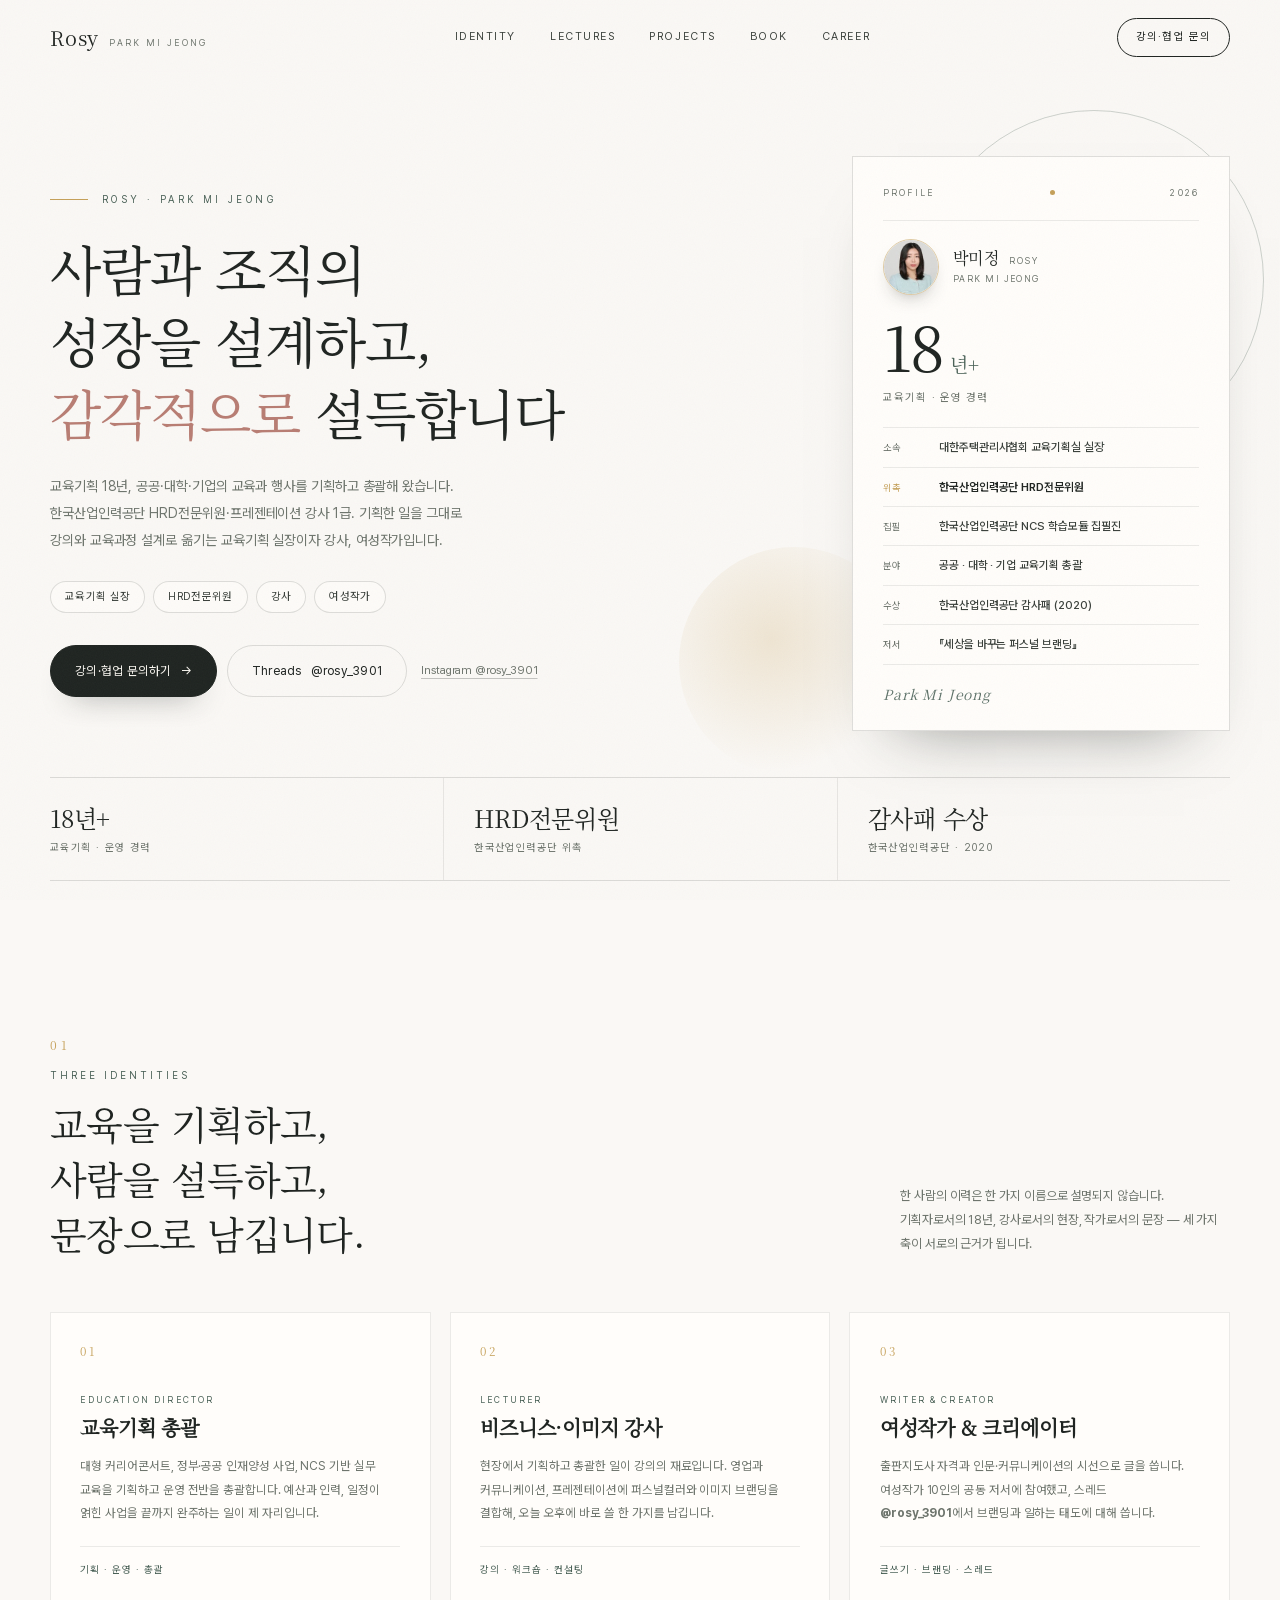
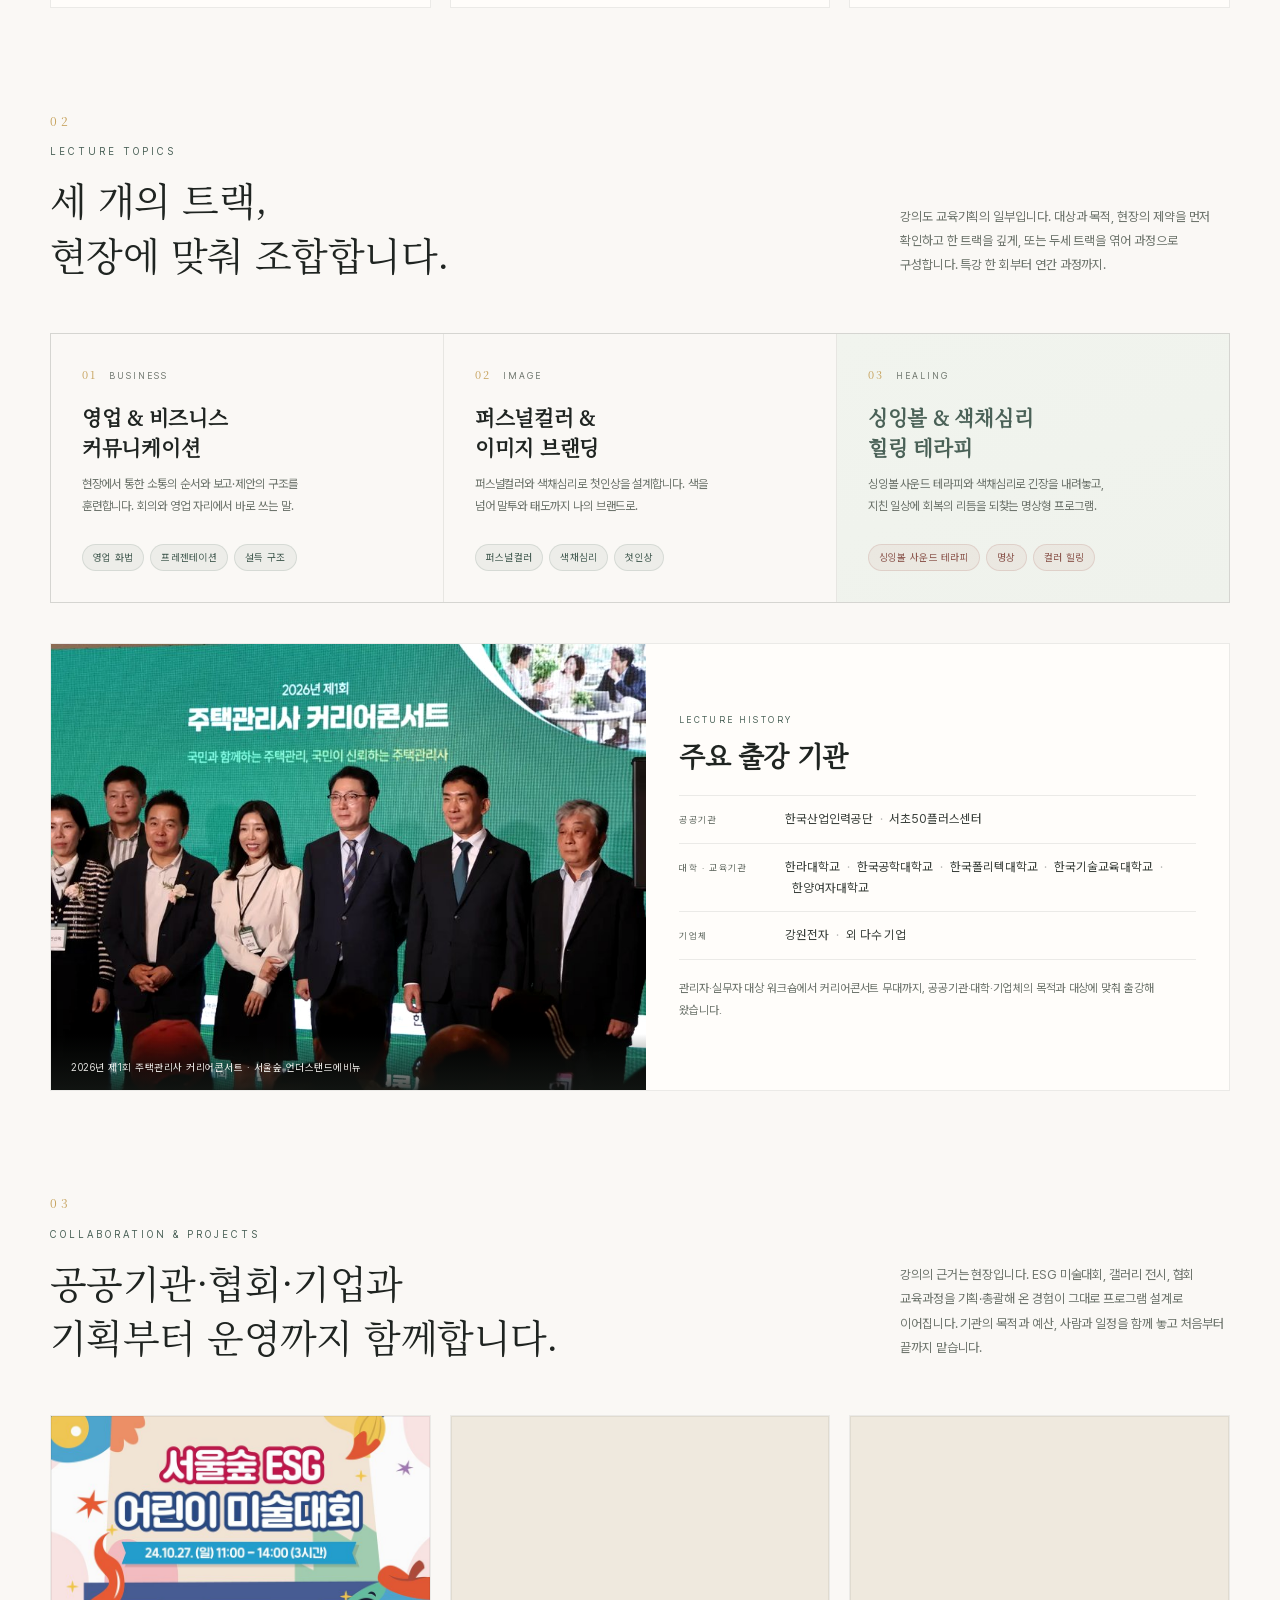
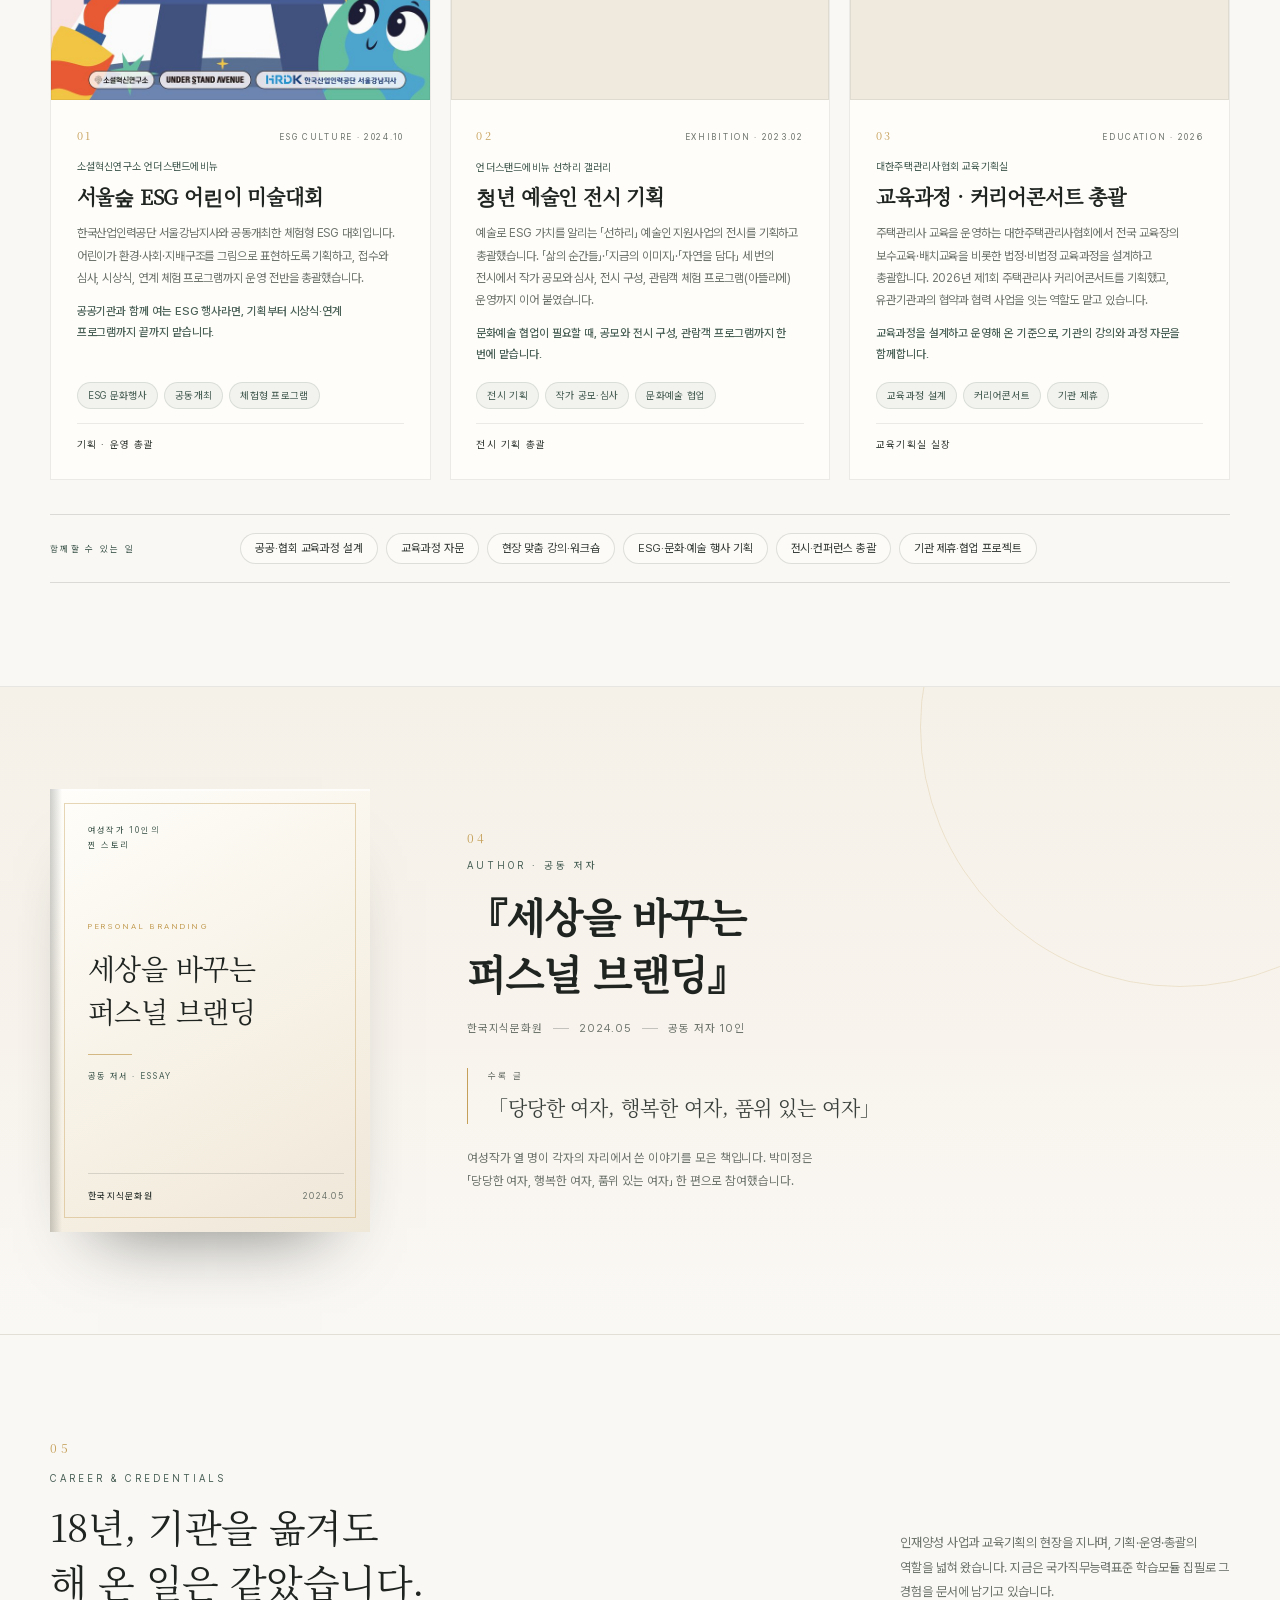
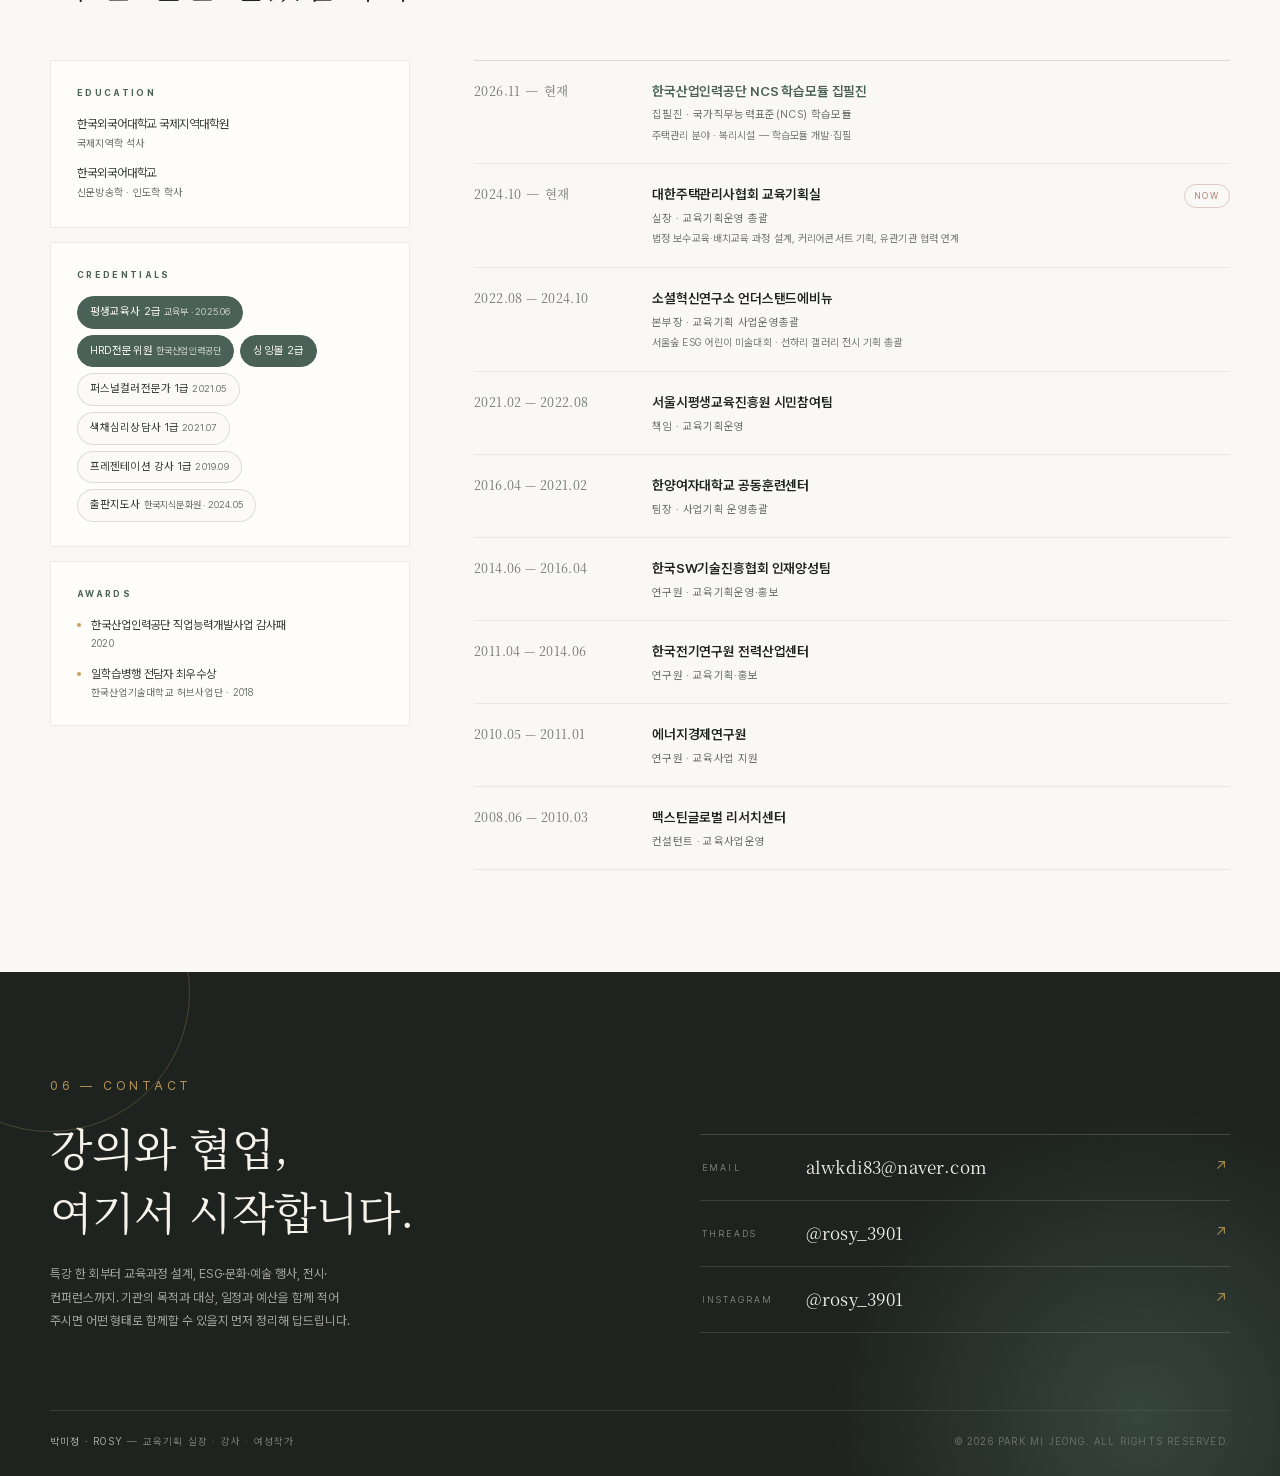
==== index.html @ 10b81087 "협업 카드에 강의·자문 연결 문장 정리, 강사 소개 문구 중복 표현 제거" ====
<!DOCTYPE html>
<html lang="ko">
<head>
<meta charset="utf-8">
<meta name="viewport" content="width=device-width, initial-scale=1">
<title>박미정 · Rosy — 교육기획 실장 · 강사 · 여성작가</title>
<meta name="description" content="교육기획 18년, 한국산업인력공단 HRD전문위원·NCS 학습모듈 집필진·프레젠테이션 강사 1급. ESG 미술대회·전시·협회 교육과정을 기획·총괄해 온 강사로, 세 트랙의 실전 강의와 교육과정 자문·프로젝트 협업을 함께합니다.">
<link rel="canonical" href="https://mjpark3901-sketch.github.io/">
<meta property="og:type" content="website">
<meta property="og:site_name" content="박미정 · Rosy">
<meta property="og:locale" content="ko_KR">
<meta property="og:url" content="https://mjpark3901-sketch.github.io/">
<meta property="og:title" content="박미정 · Rosy — 교육기획 실장 · 강사 · 여성작가">
<meta property="og:description" content="교육기획 18년, 한국산업인력공단 HRD전문위원·NCS 학습모듈 집필진. ESG 미술대회·전시·협회 교육과정을 기획·총괄해 온 강사가 영업·커뮤니케이션, 퍼스널컬러·이미지 브랜딩, 싱잉볼·색채심리 힐링 테라피 — 세 트랙을 현장에 맞춰 조합합니다.">
<meta property="og:image" content="https://mjpark3901-sketch.github.io/assets/career-concert-2026.jpg">
<meta property="og:image:width" content="1200">
<meta property="og:image:height" content="900">
<meta property="og:image:alt" content="2026년 제1회 주택관리사 커리어콘서트 무대">
<meta name="twitter:card" content="summary_large_image">
<meta name="twitter:title" content="박미정 · Rosy — 교육기획 실장 · 강사 · 여성작가">
<meta name="twitter:description" content="교육기획 18년, 한국산업인력공단 HRD전문위원·NCS 학습모듈 집필진. ESG 미술대회·전시·교육과정을 기획·총괄해 온 강사의 세 트랙 실전 강의와 과정 자문·협업.">
<meta name="twitter:image" content="https://mjpark3901-sketch.github.io/assets/career-concert-2026.jpg">
<meta name="theme-color" content="#FAF8F5">
<link rel="stylesheet" href="fonts/fonts.css">
<style>
  :root{
    --ivory:#FAF8F5;
    --paper:#FFFDFA;
    --ink:#1F2421;
    --ink-soft:#3A403B;
    --muted:#6E756D;
    --sage:#4A6157;
    --sage-soft:#E8EDE7;
    --rose:#B87D73;
    --gold:#C5A059;
    --line:rgba(31,36,33,.14);
    --line-soft:rgba(31,36,33,.085);
    --serif:'RosySerif', 'Noto Serif KR', 'Nanum Myeongjo', serif;
    --sans:'Pretendard', -apple-system, BlinkMacSystemFont, 'Apple SD Gothic Neo', 'Malgun Gothic', sans-serif;
    --ease:cubic-bezier(.2,.7,.2,1);
    --wrap:min(1180px, calc(100% - 96px));
  }
  *,*::before,*::after{box-sizing:border-box}
  html{scroll-behavior:smooth;scroll-padding-top:92px;-webkit-text-size-adjust:100%}
  body{margin:0;background:var(--ivory);color:var(--ink);font-family:var(--sans);font-size:15px;line-height:1.7;letter-spacing:-.005em;-webkit-font-smoothing:antialiased;text-rendering:optimizeLegibility;overflow-x:hidden}
  img{max-width:100%;display:block}
  a{color:inherit;text-decoration:none}
  h1,h2,h3,h4,p,ul,ol,li,blockquote,figure{margin:0;padding:0}
  ul,ol{list-style:none}
  ::selection{background:rgba(197,160,89,.28)}
  :focus-visible{outline:2px solid var(--sage);outline-offset:3px}
  .wrap{width:var(--wrap);margin-inline:auto}
  .serif{font-family:var(--serif);font-weight:400}

  /* paper grain */
  .grain{position:fixed;inset:0;z-index:80;pointer-events:none;opacity:.035;
    background-image:url("data:image/svg+xml,%3Csvg xmlns='http://www.w3.org/2000/svg' width='160' height='160'%3E%3Cfilter id='n'%3E%3CfeTurbulence type='fractalNoise' baseFrequency='.85' numOctaves='3'/%3E%3C/filter%3E%3Crect width='160' height='160' filter='url(%23n)'/%3E%3C/svg%3E")}

  /* ---------- header ---------- */
  .site-head{position:fixed;inset:0 0 auto 0;z-index:60;height:76px;display:flex;align-items:center;
    background:rgba(250,248,245,.78);backdrop-filter:blur(16px) saturate(120%);-webkit-backdrop-filter:blur(16px) saturate(120%);
    border-bottom:1px solid transparent;transition:height .4s var(--ease),border-color .4s var(--ease),background .4s var(--ease)}
  .site-head.scrolled{height:66px;border-bottom-color:var(--line);background:rgba(250,248,245,.92)}
  .head-in{display:flex;align-items:center;justify-content:space-between;gap:24px}
  .logo{display:flex;align-items:baseline;gap:10px;font-family:var(--serif);font-size:20px;letter-spacing:.04em;line-height:1}
  .logo b{font-weight:400}
  .logo small{font-family:var(--sans);font-size:9px;letter-spacing:.26em;color:var(--muted);text-transform:uppercase}
  .nav{display:flex;align-items:center;gap:34px}
  .nav a{position:relative;font-size:11px;letter-spacing:.14em;text-transform:uppercase;color:var(--ink-soft);padding:6px 0;transition:color .3s}
  .nav a::after{content:"";position:absolute;left:0;bottom:0;width:0;height:1px;background:var(--sage);transition:width .35s var(--ease)}
  .nav a:hover{color:var(--sage)}
  .nav a:hover::after{width:100%}
  .nav a.active{color:var(--sage)}
  .nav a.active::after{width:100%}
  .head-cta{border:1px solid var(--ink);border-radius:999px;padding:9px 18px;font-size:11px;letter-spacing:.1em;transition:.35s var(--ease)}
  .head-cta:hover{background:var(--ink);color:var(--ivory)}

  /* ---------- hero ---------- */
  .hero{position:relative;padding-top:calc(76px + clamp(46px,6.4vw,80px));padding-bottom:clamp(30px,4vw,52px);overflow:hidden}
  .hero-grid{display:grid;grid-template-columns:minmax(0,1.06fr) minmax(320px,.94fr);gap:clamp(32px,5vw,76px);align-items:center}
  .eyebrow{display:flex;align-items:center;gap:14px;font-size:10px;letter-spacing:.34em;text-transform:uppercase;color:var(--sage)}
  .eyebrow::before{content:"";width:38px;height:1px;background:var(--gold);flex:none}
  .hero-title{font-family:var(--serif);font-weight:400;font-size:clamp(33px,4.15vw,56px);line-height:1.36;letter-spacing:-.02em;margin-top:24px;word-break:keep-all;text-wrap:balance}
  .hero-title em{font-style:normal;color:var(--rose)}
  .hero-lead{margin-top:24px;max-width:440px;font-size:14px;line-height:1.95;color:var(--muted);word-break:keep-all}
  .tags{display:flex;flex-wrap:wrap;gap:8px;margin-top:26px}
  .tag{border:1px solid var(--line);border-radius:999px;padding:6px 14px;font-size:11px;letter-spacing:.03em;color:var(--ink-soft);background:rgba(255,253,250,.55)}
  .actions{display:flex;align-items:center;flex-wrap:wrap;gap:10px;margin-top:32px}
  .btn{display:inline-flex;align-items:center;gap:9px;background:var(--ink);color:#F8F5EF;border:1px solid var(--ink);border-radius:999px;padding:14px 24px;font-size:12.5px;letter-spacing:.02em;transition:.4s var(--ease);box-shadow:0 16px 30px -22px rgba(31,36,33,.85)}
  .btn .arw{display:inline-block;transition:transform .4s var(--ease)}
  .btn:hover{background:var(--sage);border-color:var(--sage)}
  .btn:hover .arw{transform:translateX(4px)}
  .btn-ghost{background:transparent;color:var(--ink);border-color:var(--line);box-shadow:none}
  .btn-ghost:hover{background:rgba(74,97,87,.06);color:var(--sage);border-color:rgba(74,97,87,.4)}
  .btn-ghost:hover .arw{transform:none}
  .mini-link{margin-left:4px;font-size:11.5px;color:var(--muted);text-decoration:underline;text-underline-offset:4px;text-decoration-color:rgba(31,36,33,.25);transition:color .3s}
  .mini-link:hover{color:var(--sage)}

  .hero-figure{position:relative;display:flex;justify-content:flex-end;isolation:isolate}
  .hero-figure::before{content:"";position:absolute;z-index:-1;width:min(340px,92%);aspect-ratio:1;border:1px solid rgba(74,97,87,.26);border-radius:50%;top:-46px;right:-34px}
  .hero-figure::after{content:"";position:absolute;z-index:-1;width:230px;height:230px;left:-26px;bottom:-46px;border-radius:50%;background:radial-gradient(circle at 40% 40%, rgba(197,160,89,.22), rgba(197,160,89,0) 68%)}
  .profile-card{position:relative;width:min(378px,100%);background:var(--paper);border:1px solid var(--line);padding:28px 30px 24px;box-shadow:0 36px 64px -46px rgba(31,36,33,.55)}
  .pc-top{display:flex;align-items:center;justify-content:space-between;font-size:9px;letter-spacing:.24em;text-transform:uppercase;color:var(--muted)}
  .pc-dot{width:5px;height:5px;border-radius:50%;background:var(--gold);display:inline-block;margin-inline:auto}
  .pc-num{display:flex;align-items:baseline;margin-top:22px}
  .pc-big{font-family:var(--serif);font-size:62px;line-height:.95;letter-spacing:-.035em}
  .pc-unit{font-family:var(--serif);font-size:19px;margin-left:7px;color:var(--sage)}
  .pc-cap{margin-top:8px;font-size:11px;letter-spacing:.1em;color:var(--muted)}
  .pc-list{margin-top:20px;border-top:1px solid var(--line-soft)}
  .pc-list li{display:grid;grid-template-columns:44px 1fr;gap:12px;align-items:baseline;padding:10px 0;border-bottom:1px solid var(--line-soft);font-size:11.5px;line-height:1.6}
  .pc-list span{font-size:9.5px;letter-spacing:.14em;color:var(--muted);text-transform:uppercase}
  .pc-list b{font-weight:500;color:var(--ink-soft);word-break:keep-all}
  .pc-list li.pc-hl span{color:var(--gold)}
  .pc-list li.pc-hl b{font-weight:600;color:var(--ink)}
  .pc-sign{margin-top:18px;font-family:var(--serif);font-style:italic;font-size:14px;letter-spacing:.06em;color:var(--sage);opacity:.9}
  .pc-id{display:flex;align-items:center;gap:14px;margin-top:20px;padding-top:18px;border-top:1px solid var(--line-soft)}
  .pc-av{width:56px;height:56px;flex:none;border-radius:50%;object-fit:cover;object-position:center 34%;border:1px solid rgba(197,160,89,.55);box-shadow:0 10px 22px -16px rgba(31,36,33,.9)}
  .pc-name{font-family:var(--serif);font-size:16px;letter-spacing:.02em;line-height:1.25}
  .pc-name span{font-family:var(--sans);font-size:9px;letter-spacing:.2em;text-transform:uppercase;color:var(--muted);margin-left:5px}
  .pc-name-en{margin-top:3px;font-size:9px;letter-spacing:.16em;text-transform:uppercase;color:var(--muted)}

  /* ---------- stats ---------- */
  .stats{display:grid;grid-template-columns:repeat(3,1fr);border-top:1px solid var(--line);border-bottom:1px solid var(--line);margin-top:clamp(28px,4vw,46px)}
  .stat{padding:24px 30px;border-left:1px solid var(--line-soft)}
  .stat:first-child{border-left:0;padding-left:0}
  .stat .k{font-family:var(--serif);font-size:24px;letter-spacing:-.01em;line-height:1.3}
  .stat .v{margin-top:5px;font-size:10.5px;letter-spacing:.13em;color:var(--muted);text-transform:uppercase}

  /* ---------- sections ---------- */
  .sec{padding-block:clamp(62px,8vw,112px)}
  .sec-head{display:grid;grid-template-columns:1fr minmax(250px,330px);gap:36px;align-items:end;margin-bottom:clamp(30px,4vw,52px)}
  .sec-no{font-family:var(--serif);font-size:12px;letter-spacing:.3em;color:var(--gold)}
  .sec-kicker{margin-top:12px;font-size:10px;letter-spacing:.3em;text-transform:uppercase;color:var(--sage)}
  .sec-title{margin-top:12px;font-family:var(--serif);font-weight:400;font-size:clamp(25px,3vw,38px);line-height:1.44;letter-spacing:-.015em;word-break:keep-all;text-wrap:balance}
  .sec-lead{font-size:12.8px;line-height:1.9;color:var(--muted);word-break:keep-all;padding-bottom:4px}
  .rule{height:1px;background:var(--line);border:0;margin:0}

  /* identity */
  .id-grid{display:grid;grid-template-columns:repeat(3,1fr);gap:clamp(12px,1.5vw,20px)}
  .id-card{position:relative;display:flex;flex-direction:column;min-height:296px;background:var(--paper);border:1px solid var(--line-soft);padding:clamp(22px,2.3vw,32px);transition:.5s var(--ease)}
  .id-card::before{content:"";position:absolute;left:0;top:0;height:2px;width:0;background:var(--sage);transition:width .55s var(--ease)}
  .id-card:hover{transform:translateY(-4px);border-color:var(--line);box-shadow:0 30px 54px -44px rgba(31,36,33,.6)}
  .id-card:hover::before{width:100%}
  .id-no{font-family:var(--serif);font-size:11.5px;letter-spacing:.24em;color:var(--gold)}
  .id-en{margin-top:auto;padding-top:30px;font-size:9px;letter-spacing:.24em;text-transform:uppercase;color:var(--sage)}
  .id-title{margin-top:7px;font-family:var(--serif);font-size:20px;line-height:1.42;letter-spacing:-.01em}
  .id-body{margin-top:12px;font-size:12.2px;line-height:1.9;color:var(--muted);word-break:keep-all}
  .id-foot{margin-top:22px;padding-top:14px;border-top:1px solid var(--line-soft);font-size:10px;letter-spacing:.1em;color:var(--sage)}

  /* lectures */
  .lec-grid{display:grid;grid-template-columns:repeat(3,1fr);gap:1px;background:var(--line-soft);border:1px solid var(--line-soft)}
  .lec{position:relative;display:flex;flex-direction:column;min-height:268px;background:var(--ivory);padding:clamp(24px,2.4vw,32px);transition:background .45s var(--ease)}
  .lec::after{content:"↗";position:absolute;right:clamp(22px,2.6vw,34px);top:clamp(20px,2.4vw,30px);font-size:14px;color:var(--sage);opacity:0;transform:translate(-4px,4px);transition:.45s var(--ease)}
  .lec:hover{background:var(--paper)}
  .lec:hover::after{opacity:1;transform:none}
  .lec-top{display:flex;align-items:baseline;gap:12px}
  .lec-no{font-family:var(--serif);font-size:11px;letter-spacing:.2em;color:var(--gold)}
  .lec-tag{font-size:9px;letter-spacing:.22em;text-transform:uppercase;color:var(--muted)}
  .lec-title{margin-top:20px;font-family:var(--serif);font-size:clamp(18px,1.6vw,21px);line-height:1.45;letter-spacing:-.01em;word-break:keep-all;max-width:16ch}
  .lec-desc{margin-top:10px;font-size:12px;line-height:1.85;color:var(--muted);word-break:keep-all;max-width:30ch}
  .lec-chips{display:flex;flex-wrap:wrap;gap:6px;margin-top:auto;padding-top:22px}
  .lec-chips span{font-size:10px;letter-spacing:.03em;color:var(--sage);background:rgba(74,97,87,.07);border:1px solid rgba(74,97,87,.14);border-radius:999px;padding:4px 10px}
  .lec--heal{background:linear-gradient(160deg,#F1F4EE,#EFF2EC)}
  .lec--heal:hover{background:linear-gradient(160deg,#EDF1EA,#E9EFE6)}
  .lec--heal .lec-chips span{background:rgba(184,125,115,.09);border-color:rgba(184,125,115,.22);color:#8E5A51}
  .lec--heal .lec-title{color:var(--sage)}

  /* lecture history */
  .hist{margin-top:clamp(26px,3.2vw,40px);display:grid;grid-template-columns:minmax(0,1.02fr) minmax(0,1fr);border:1px solid var(--line-soft);background:var(--paper)}
  .hist-fig{position:relative;margin:0;overflow:hidden;background:#20251F}
  .hist-fig img{width:100%;height:100%;object-fit:cover;object-position:center 42%;display:block;filter:saturate(.94) contrast(1.02)}
  .hist-fig figcaption{position:absolute;left:0;right:0;bottom:0;padding:26px 20px 14px;font-size:10px;line-height:1.55;letter-spacing:.05em;color:rgba(250,248,245,.9);background:linear-gradient(to top,rgba(20,24,21,.82),rgba(20,24,21,0))}
  .hist-body{padding:clamp(24px,2.6vw,36px);display:flex;flex-direction:column;justify-content:center}
  .hist-kicker{font-size:9px;letter-spacing:.26em;text-transform:uppercase;color:var(--sage)}
  .hist-title{margin-top:10px;font-family:var(--serif);font-size:clamp(21px,2.1vw,27px);line-height:1.42;letter-spacing:-.015em}
  .hist-group{display:grid;grid-template-columns:92px minmax(0,1fr);gap:4px 14px;align-items:baseline;padding:13px 0;border-bottom:1px solid var(--line-soft);margin-top:0}
  .hist-group:first-of-type{margin-top:20px;border-top:1px solid var(--line-soft)}
  .hist-label{font-size:9px;letter-spacing:.18em;text-transform:uppercase;color:var(--muted)}
  .hist-list{display:flex;flex-wrap:wrap;align-items:baseline}
  .hist-list li{font-size:12.2px;line-height:1.7;color:var(--ink-soft);word-break:keep-all}
  .hist-list li + li{margin-left:7px}
  .hist-list li:not(:last-child)::after{content:"·";margin-left:7px;color:rgba(31,36,33,.3)}
  .hist-note{margin-top:18px;font-size:11.5px;line-height:1.9;color:var(--muted);word-break:keep-all}

  /* collaboration & projects */
  .proj-grid{display:grid;grid-template-columns:repeat(3,1fr);gap:clamp(12px,1.5vw,20px)}
  .proj{position:relative;display:flex;flex-direction:column;background:var(--paper);border:1px solid var(--line-soft);transition:.5s var(--ease)}
  .proj:hover{transform:translateY(-4px);border-color:var(--line);box-shadow:0 30px 54px -44px rgba(31,36,33,.6)}
  .proj-fig{position:relative;margin:0;aspect-ratio:4/3;overflow:hidden;background:#EFE9DE}
  .proj-fig img{width:100%;height:100%;object-fit:cover;object-position:center;display:block;transition:transform 1.1s var(--ease)}
  .proj:hover .proj-fig img{transform:scale(1.035)}
  .proj-fig::after{content:"";position:absolute;inset:0;box-shadow:inset 0 0 0 1px rgba(31,36,33,.07);pointer-events:none}
  .proj-body{display:flex;flex-direction:column;flex:1;padding:clamp(20px,2vw,26px)}
  .proj-top{display:flex;align-items:baseline;justify-content:space-between;gap:10px}
  .proj-no{font-family:var(--serif);font-size:11px;letter-spacing:.22em;color:var(--gold)}
  .proj-kind{font-size:8.5px;letter-spacing:.2em;text-transform:uppercase;color:var(--muted);text-align:right}
  .proj-org{margin-top:14px;font-size:10.5px;letter-spacing:.02em;color:var(--sage);word-break:keep-all}
  .proj-title{margin-top:6px;font-family:var(--serif);font-size:clamp(17px,1.6vw,20px);line-height:1.45;letter-spacing:-.01em;word-break:keep-all}
  .proj-desc{margin-top:11px;font-size:12px;line-height:1.85;color:var(--muted);word-break:keep-all}
  .proj-why{margin-top:12px;font-size:11.5px;line-height:1.8;color:var(--sage);font-weight:500;word-break:keep-all}
  .proj-tags{display:flex;flex-wrap:wrap;gap:6px;margin-top:auto;padding-top:18px}
  .proj-tags span{font-size:10px;letter-spacing:.03em;color:var(--sage);background:rgba(74,97,87,.07);border:1px solid rgba(74,97,87,.14);border-radius:999px;padding:4px 10px}
  .proj-foot{margin-top:14px;padding-top:12px;border-top:1px solid var(--line-soft);font-size:10px;letter-spacing:.12em;color:var(--ink-soft)}
  .collab-areas{display:grid;grid-template-columns:170px minmax(0,1fr);gap:20px;align-items:center;margin-top:clamp(24px,3vw,34px);padding:18px 0;border-top:1px solid var(--line);border-bottom:1px solid var(--line)}
  .ca-label{font-size:9px;letter-spacing:.26em;text-transform:uppercase;color:var(--sage)}
  .ca-list{display:flex;flex-wrap:wrap;gap:8px}
  .ca-list li{font-size:11.5px;line-height:1.5;color:var(--ink-soft);border:1px solid var(--line);border-radius:999px;padding:6px 14px;background:rgba(255,253,250,.6);word-break:keep-all}

  /* book */
  .book-band{position:relative;background:linear-gradient(180deg,#F5F1E9 0%,#F8F4ED 55%,#FAF8F5 100%);border-top:1px solid var(--line-soft);border-bottom:1px solid var(--line-soft);overflow:hidden}
  .book-band::after{content:"";position:absolute;width:520px;height:520px;right:-160px;top:-220px;border-radius:50%;border:1px solid rgba(197,160,89,.22);pointer-events:none}
  .book-grid{display:grid;grid-template-columns:minmax(0,340px) minmax(0,1fr);gap:clamp(40px,6vw,84px);align-items:center}
  .book-cover{position:relative;width:min(320px,100%);aspect-ratio:3/4.15;display:flex;flex-direction:column;justify-content:space-between;padding:34px 26px 28px 38px;
    background:linear-gradient(150deg,#FFFEFA 0%,#F6F0E4 62%,#EFE7D8 100%);
    box-shadow:0 44px 70px -48px rgba(31,36,33,.62), 0 2px 0 rgba(255,255,255,.7) inset}
  .book-cover::before{content:"";position:absolute;left:0;top:0;bottom:0;width:12px;background:linear-gradient(90deg,rgba(31,36,33,.22),rgba(31,36,33,0));}
  .book-cover::after{content:"";position:absolute;inset:14px;border:1px solid rgba(197,160,89,.42);pointer-events:none}
  .bc-top{position:relative;font-size:8.5px;letter-spacing:.26em;color:var(--sage);text-transform:uppercase;line-height:1.8}
  .bc-mid{position:relative;margin-block:auto;display:flex;flex-direction:column}
  .bc-en{font-size:8px;letter-spacing:.32em;text-transform:uppercase;color:var(--gold)}
  .bc-title{position:relative;font-family:var(--serif);font-size:clamp(23px,2.4vw,28px);line-height:1.52;letter-spacing:-.02em;word-break:keep-all;margin-top:14px}
  .bc-rule{width:44px;height:1px;background:rgba(197,160,89,.7);margin-top:22px}
  .bc-tag{margin-top:14px;font-size:8.5px;letter-spacing:.24em;text-transform:uppercase;color:var(--sage)}
  .bc-bottom{position:relative;margin-top:24px;padding-top:14px;border-top:1px solid rgba(31,36,33,.14);display:flex;justify-content:space-between;align-items:baseline;font-size:9px;letter-spacing:.14em;color:var(--muted);text-transform:uppercase}
  .bc-bottom b{font-weight:500;color:var(--ink-soft)}
  .book-copy .sec-kicker{margin-top:9px}
  .book-title{margin-top:14px;font-family:var(--serif);font-size:clamp(26px,3.2vw,40px);line-height:1.42;letter-spacing:-.02em;word-break:keep-all}
  .book-meta{margin-top:18px;display:flex;flex-wrap:wrap;align-items:center;gap:10px;font-size:11px;letter-spacing:.08em;color:var(--muted)}
  .book-meta .sep{width:16px;height:1px;background:rgba(31,36,33,.24)}
  .essay{margin-top:30px;padding-left:20px;border-left:1px solid var(--gold)}
  .essay span{display:block;font-size:9px;letter-spacing:.26em;text-transform:uppercase;color:var(--muted)}
  .essay p{margin-top:8px;font-family:var(--serif);font-size:clamp(16px,1.8vw,20px);line-height:1.6;color:var(--ink-soft);word-break:keep-all}
  .book-note{margin-top:22px;font-size:12.2px;line-height:1.95;color:var(--muted);max-width:46ch;word-break:keep-all}

  /* career */
  .career-grid{display:grid;grid-template-columns:minmax(0,360px) minmax(0,1fr);gap:clamp(32px,5vw,72px);align-items:start}
  .side-stack{display:flex;flex-direction:column;gap:14px;position:sticky;top:96px}
  .panel{background:var(--paper);border:1px solid var(--line-soft);padding:24px 26px}
  .panel h3{font-size:9px;letter-spacing:.26em;text-transform:uppercase;color:var(--sage)}
  .edu{margin-top:14px;display:flex;flex-direction:column;gap:10px}
  .edu li{font-size:12px;line-height:1.75;color:var(--ink-soft);word-break:keep-all}
  .edu li small{display:block;font-size:10.5px;color:var(--muted);letter-spacing:.02em}
  .chips{display:flex;flex-wrap:wrap;gap:6px;margin-top:14px}
  .chip{font-size:11px;letter-spacing:.01em;color:var(--ink-soft);border:1px solid var(--line);border-radius:999px;padding:6px 12px;background:rgba(250,248,245,.6);word-break:keep-all}
  .chip small{color:var(--muted);font-size:9.5px;letter-spacing:.02em}
  .chip--key{background:var(--sage);border-color:var(--sage);color:#F7F4EC}
  .chip--key small{color:rgba(247,244,236,.72)}
  .awards{margin-top:14px;display:flex;flex-direction:column;gap:12px}
  .awards li{position:relative;padding-left:14px;font-size:11.8px;line-height:1.7;color:var(--ink-soft);word-break:keep-all}
  .awards li::before{content:"";position:absolute;left:0;top:8px;width:4px;height:4px;background:var(--gold);border-radius:50%}
  .awards li small{display:block;color:var(--muted);font-size:10px;letter-spacing:.02em}

  .timeline{border-top:1px solid var(--line)}
  .timeline li{display:grid;grid-template-columns:158px minmax(0,1fr) auto;gap:20px;align-items:baseline;padding:20px 0 19px;border-bottom:1px solid var(--line-soft);transition:background .4s var(--ease)}
  .timeline li:hover{background:rgba(255,253,250,.9)}
  .tl-when{font-family:var(--serif);font-size:12.5px;letter-spacing:.03em;color:var(--muted);white-space:nowrap}
  .tl-org{display:block;font-size:13.5px;line-height:1.55;color:var(--ink);word-break:keep-all}
  .tl-org b{font-weight:600;letter-spacing:-.01em}
  .tl-role{display:block;margin-top:5px;font-size:11px;letter-spacing:.03em;color:var(--muted)}
  .tl-note{display:block;margin-top:4px;font-size:10.5px;line-height:1.6;letter-spacing:.01em;color:rgba(110,117,109,.92);word-break:keep-all}
  .tl-now{font-size:9px;letter-spacing:.2em;text-transform:uppercase;color:var(--rose);border:1px solid rgba(184,125,115,.4);border-radius:999px;padding:3px 9px}
  .timeline li:first-child .tl-org b{color:var(--sage)}

  /* contact */
  .contact{position:relative;background:#1E2320;color:#F2EEE6;overflow:hidden;padding-top:clamp(64px,8vw,104px)}
  .contact::before{content:"";position:absolute;width:640px;height:640px;right:-180px;bottom:-260px;border-radius:50%;background:radial-gradient(circle,rgba(74,97,87,.55),rgba(74,97,87,0) 68%);pointer-events:none}
  .contact::after{content:"";position:absolute;width:280px;height:280px;left:-90px;top:-120px;border-radius:50%;border:1px solid rgba(197,160,89,.28);pointer-events:none}
  .contact-grid{position:relative;display:grid;grid-template-columns:1.05fr .95fr;gap:clamp(36px,5vw,72px);align-items:end}
  .contact .sec-kicker{color:rgba(197,160,89,.9);margin-top:0}
  .contact h2{margin-top:18px;font-family:var(--serif);font-weight:400;font-size:clamp(28px,3.6vw,44px);line-height:1.45;letter-spacing:-.02em;word-break:keep-all;color:#F7F4EC}
  .contact p{margin-top:18px;max-width:40ch;font-size:12.5px;line-height:1.9;color:rgba(242,238,230,.62);word-break:keep-all}
  .contact-links{display:flex;flex-direction:column;gap:0;border-top:1px solid rgba(242,238,230,.18)}
  .cl{display:flex;align-items:center;justify-content:space-between;gap:16px;padding:18px 2px;border-bottom:1px solid rgba(242,238,230,.14);transition:.4s var(--ease)}
  .cl .lbl{font-size:9px;letter-spacing:.24em;text-transform:uppercase;color:rgba(242,238,230,.45);width:88px;flex:none}
  .cl .val{flex:1;font-family:var(--serif);font-size:clamp(14px,1.5vw,17px);color:#F7F4EC;letter-spacing:.01em;word-break:break-all}
  .cl .arw{color:rgba(197,160,89,.8);transition:transform .4s var(--ease)}
  .cl:hover{background:rgba(250,248,245,.04)}
  .cl:hover .arw{transform:translate(3px,-3px)}
  .cl:hover .val{color:#fff}
  .foot{margin-top:clamp(48px,6vw,80px);border-top:1px solid rgba(242,238,230,.12);padding:22px 0 26px;display:flex;justify-content:space-between;align-items:center;gap:16px;flex-wrap:wrap;font-size:10px;letter-spacing:.12em;text-transform:uppercase;color:rgba(242,238,230,.42)}
  .foot b{font-weight:400;color:rgba(242,238,230,.65)}

  /* reveal */
  [data-rv]{opacity:0;transform:translateY(20px);transition:opacity 1s var(--ease),transform 1s var(--ease);transition-delay:var(--d,0s)}
  [data-rv].in{opacity:1;transform:none}

  @media (max-width:1024px){
    :root{--wrap:min(1180px, calc(100% - 64px))}
    .id-grid{grid-template-columns:1fr 1fr}
    .proj-grid{grid-template-columns:1fr 1fr}
    .lec{min-height:0}
    .career-grid{grid-template-columns:1fr}
    .side-stack{position:static;flex-direction:row;flex-wrap:wrap}
    .side-stack .panel{flex:1 1 260px}
  }
  @media (max-width:900px){
    .nav{display:none}
    .hero-grid{grid-template-columns:1fr;gap:34px}
    .hero-figure{justify-content:flex-start}
    .hero-figure::before,.hero-figure::after{display:none}
    .profile-card{width:min(460px,100%)}
    .book-grid{grid-template-columns:1fr;gap:36px}
    .book-copy{order:-1}
    .book-band::after{display:none}
    .contact-grid{grid-template-columns:1fr;align-items:start}
    .lec-grid{grid-template-columns:1fr}
    .hist{grid-template-columns:1fr}
    .hist-fig{aspect-ratio:4/3}
  }
  @media (max-width:760px){
    :root{--wrap:calc(100% - 40px)}
    body{font-size:14.5px}
    .site-head{height:64px}
    .logo{font-size:17px}
    .logo small{display:none}
    .hero{padding-top:calc(64px + 34px)}
    .hero-title{font-size:clamp(27px,7.4vw,34px);line-height:1.42}
    .hero-lead{font-size:13px;margin-top:18px}
    .tags{margin-top:20px;gap:6px}
    .tag{font-size:10.5px;padding:5px 11px}
    .actions{margin-top:26px}
    .btn{padding:13px 20px;font-size:12px}
    .mini-link{display:none}
    .pc-big{font-size:52px}
    .profile-card{padding:24px 22px 20px}
    .stats{grid-template-columns:1fr;border-bottom:0}
    .stat{border-left:0;border-bottom:1px solid var(--line-soft);padding:16px 0;display:flex;align-items:baseline;justify-content:space-between;gap:12px}
    .stat .k{font-size:21px}
    .stat .v{margin-top:0;text-align:right}
    .sec-head{grid-template-columns:1fr;gap:16px;align-items:start}
    .id-grid{grid-template-columns:1fr}
    .id-card{min-height:0}
    .proj-grid{grid-template-columns:1fr}
    .collab-areas{grid-template-columns:1fr;gap:10px}
    .id-en{padding-top:24px}
    .lec-grid{grid-template-columns:1fr}
    .lec{min-height:0}
    .hist-group{grid-template-columns:1fr;gap:6px}
    .hist-label{padding-top:2px}
    .hist-list{display:grid;grid-template-columns:1fr 1fr;gap:2px 12px}
    .hist-list li + li{margin-left:0}
    .hist-list li:not(:last-child)::after{content:none}
    .timeline li{grid-template-columns:1fr auto;gap:6px 12px;padding:16px 0}
    .tl-when{grid-column:1 / -1;font-size:11.5px;color:var(--sage)}
    .tl-now{grid-column:2;grid-row:2;align-self:start}
    .side-stack{flex-direction:column}
    .side-stack .panel{flex:0 0 auto}
    .contact{padding-top:56px}
    .cl{padding:15px 0;flex-wrap:wrap}
    .cl .lbl{width:100%;margin-bottom:6px}
    .foot{flex-direction:column;align-items:flex-start;gap:8px}
  }
  @media (prefers-reduced-motion:reduce){
    html{scroll-behavior:auto}
    [data-rv]{opacity:1;transform:none;transition:none}
    *{animation-duration:.001ms !important;transition-duration:.001ms !important}
  }
  @media print{
    [data-rv]{opacity:1 !important;transform:none !important}
    .site-head,.grain{display:none}
    .sec{padding-block:34px}
  }
</style>
</head>
<body>
<div class="grain" aria-hidden="true"></div>

<header class="site-head" id="head">
  <div class="wrap head-in">
    <a class="logo" href="#top"><b>Rosy</b><small>Park Mi Jeong</small></a>
    <nav class="nav" aria-label="주요 섹션">
      <a href="#identity">Identity</a>
      <a href="#lectures">Lectures</a>
      <a href="#collaboration">Projects</a>
      <a href="#book">Book</a>
      <a href="#career">Career</a>
    </nav>
    <a class="head-cta" href="#contact">강의·협업 문의</a>
  </div>
</header>

<main id="top">

  <!-- HERO -->
  <section class="hero">
    <div class="wrap">
      <div class="hero-grid">
        <div class="hero-copy">
          <p class="eyebrow" data-rv>ROSY · PARK MI JEONG</p>
          <h1 class="hero-title" data-rv style="--d:.08s">사람과 조직의 성장을 설계하고,<br><em>감각적으로</em> 설득합니다</h1>
          <p class="hero-lead" data-rv style="--d:.16s">교육기획 18년, 공공·대학·기업의 교육과 행사를 기획하고 총괄해 왔습니다. 한국산업인력공단 HRD전문위원·프레젠테이션 강사 1급. 기획한 일을 그대로 강의와 교육과정 설계로 옮기는 교육기획 실장이자 강사, 여성작가입니다.</p>
          <ul class="tags" data-rv style="--d:.22s">
            <li class="tag">교육기획 실장</li>
            <li class="tag">HRD전문위원</li>
            <li class="tag">강사</li>
            <li class="tag">여성작가</li>
          </ul>
          <div class="actions" data-rv style="--d:.28s">
            <a class="btn" href="mailto:alwkdi83@naver.com">강의·협업 문의하기 <span class="arw">→</span></a>
            <a class="btn btn-ghost" href="https://www.threads.net/@rosy_3901" target="_blank" rel="noopener">Threads <span class="arw">@rosy_3901</span></a>
            <a class="mini-link" href="https://www.instagram.com/rosy_3901/" target="_blank" rel="noopener">Instagram @rosy_3901</a>
          </div>
        </div>

        <div class="hero-figure" data-rv style="--d:.2s">
          <aside class="profile-card" aria-label="프로필 요약">
            <div class="pc-top"><span>Profile</span><span class="pc-dot" aria-hidden="true"></span><span>2026</span></div>
            <div class="pc-id">
              <img class="pc-av" src="assets/rosy-portrait.jpg" width="56" height="56" alt="박미정 프로필 사진">
              <div>
                <p class="pc-name">박미정 <span>Rosy</span></p>
                <p class="pc-name-en">Park Mi Jeong</p>
              </div>
            </div>
            <div class="pc-num"><span class="pc-big">18</span><span class="pc-unit">년+</span></div>
            <p class="pc-cap">교육기획 · 운영 경력</p>
            <ul class="pc-list">
              <li><span>소속</span><b>대한주택관리사협회 교육기획실 실장</b></li>
              <li class="pc-hl"><span>위촉</span><b>한국산업인력공단 HRD전문위원</b></li>
              <li><span>집필</span><b>한국산업인력공단 NCS 학습모듈 집필진</b></li>
              <li><span>분야</span><b>공공 · 대학 · 기업 교육기획 총괄</b></li>
              <li><span>수상</span><b>한국산업인력공단 감사패 (2020)</b></li>
              <li><span>저서</span><b>『세상을 바꾸는 퍼스널 브랜딩』</b></li>
            </ul>
            <p class="pc-sign">Park Mi Jeong</p>
          </aside>
        </div>
      </div>

      <div class="stats" data-rv style="--d:.34s">
        <div class="stat"><p class="k">18년+</p><p class="v">교육기획 · 운영 경력</p></div>
        <div class="stat"><p class="k">HRD전문위원</p><p class="v">한국산업인력공단 위촉</p></div>
        <div class="stat"><p class="k">감사패 수상</p><p class="v">한국산업인력공단 · 2020</p></div>
      </div>
    </div>
  </section>

  <!-- IDENTITY -->
  <section class="sec" id="identity">
    <div class="wrap">
      <div class="sec-head">
        <div data-rv>
          <p class="sec-no">01</p>
          <p class="sec-kicker">Three Identities</p>
          <h2 class="sec-title">교육을 기획하고,<br>사람을 설득하고,<br>문장으로 남깁니다.</h2>
        </div>
        <p class="sec-lead" data-rv style="--d:.1s">한 사람의 이력은 한 가지 이름으로 설명되지 않습니다. 기획자로서의 18년, 강사로서의 현장, 작가로서의 문장 — 세 가지 축이 서로의 근거가 됩니다.</p>
      </div>

      <div class="id-grid">
        <article class="id-card" data-rv>
          <p class="id-no">01</p>
          <p class="id-en">Education Director</p>
          <h3 class="id-title">교육기획 총괄</h3>
          <p class="id-body">대형 커리어콘서트, 정부·공공 인재양성 사업, NCS 기반 실무 교육을 기획하고 운영 전반을 총괄합니다. 예산과 인력, 일정이 얽힌 사업을 끝까지 완주하는 일이 제 자리입니다.</p>
          <p class="id-foot">기획 · 운영 · 총괄</p>
        </article>
        <article class="id-card" data-rv style="--d:.08s">
          <p class="id-no">02</p>
          <p class="id-en">Lecturer</p>
          <h3 class="id-title">비즈니스·이미지 강사</h3>
          <p class="id-body">현장에서 기획하고 총괄한 일이 강의의 재료입니다. 영업과 커뮤니케이션, 프레젠테이션에 퍼스널컬러와 이미지 브랜딩을 결합해, 오늘 오후에 바로 쓸 한 가지를 남깁니다.</p>
          <p class="id-foot">강의 · 워크숍 · 컨설팅</p>
        </article>
        <article class="id-card" data-rv style="--d:.16s">
          <p class="id-no">03</p>
          <p class="id-en">Writer &amp; Creator</p>
          <h3 class="id-title">여성작가 &amp; 크리에이터</h3>
          <p class="id-body">출판지도사 자격과 인문·커뮤니케이션의 시선으로 글을 씁니다. 여성작가 10인의 공동 저서에 참여했고, 스레드 <b>@rosy_3901</b>에서 브랜딩과 일하는 태도에 대해 씁니다.</p>
          <p class="id-foot">글쓰기 · 브랜딩 · 스레드</p>
        </article>
      </div>
    </div>
  </section>

  <!-- LECTURES -->
  <section class="sec" id="lectures" style="padding-top:0">
    <div class="wrap">
      <div class="sec-head">
        <div data-rv>
          <p class="sec-no">02</p>
          <p class="sec-kicker">Lecture Topics</p>
          <h2 class="sec-title">세 개의 트랙,<br>현장에 맞춰 조합합니다.</h2>
        </div>
        <p class="sec-lead" data-rv style="--d:.1s">강의도 교육기획의 일부입니다. 대상과 목적, 현장의 제약을 먼저 확인하고 한 트랙을 깊게, 또는 두세 트랙을 엮어 과정으로 구성합니다. 특강 한 회부터 연간 과정까지.</p>
      </div>

      <div class="lec-grid">
        <article class="lec" data-rv>
          <div class="lec-top"><span class="lec-no">01</span><span class="lec-tag">Business</span></div>
          <h3 class="lec-title">영업 &amp; 비즈니스<br>커뮤니케이션</h3>
          <p class="lec-desc">현장에서 통한 소통의 순서와 보고·제안의 구조를 훈련합니다. 회의와 영업 자리에서 바로 쓰는 말.</p>
          <div class="lec-chips"><span>영업 화법</span><span>프레젠테이션</span><span>설득 구조</span></div>
        </article>
        <article class="lec" data-rv style="--d:.06s">
          <div class="lec-top"><span class="lec-no">02</span><span class="lec-tag">Image</span></div>
          <h3 class="lec-title">퍼스널컬러 &amp;<br>이미지 브랜딩</h3>
          <p class="lec-desc">퍼스널컬러와 색채심리로 첫인상을 설계합니다. 색을 넘어 말투와 태도까지 나의 브랜드로.</p>
          <div class="lec-chips"><span>퍼스널컬러</span><span>색채심리</span><span>첫인상</span></div>
        </article>
        <article class="lec lec--heal" data-rv style="--d:.12s">
          <div class="lec-top"><span class="lec-no">03</span><span class="lec-tag">Healing</span></div>
          <h3 class="lec-title">싱잉볼 &amp; 색채심리<br>힐링 테라피</h3>
          <p class="lec-desc">싱잉볼 사운드 테라피와 색채심리로 긴장을 내려놓고, 지친 일상에 회복의 리듬을 되찾는 명상형 프로그램.</p>
          <div class="lec-chips"><span>싱잉볼 사운드 테라피</span><span>명상</span><span>컬러 힐링</span></div>
        </article>
      </div>

      <div class="hist" id="history" data-rv>
        <figure class="hist-fig">
          <img src="assets/career-concert-2026.jpg?v=3" srcset="assets/career-concert-2026-800.jpg?v=3 800w, assets/career-concert-2026.jpg?v=3 1200w" sizes="(max-width:900px) 100vw, 50vw" width="1200" height="900" loading="lazy" decoding="async" alt="2026년 제1회 주택관리사 커리어콘서트 무대에 오른 박미정과 협회 관계자">
          <figcaption>2026년 제1회 주택관리사 커리어콘서트 · 서울숲 언더스탠드에비뉴</figcaption>
        </figure>
        <div class="hist-body">
          <p class="hist-kicker">Lecture History</p>
          <h3 class="hist-title">주요 출강 기관</h3>
          <div class="hist-group">
            <p class="hist-label">공공기관</p>
            <ul class="hist-list">
              <li>한국산업인력공단</li>
              <li>서초50플러스센터</li>
            </ul>
          </div>
          <div class="hist-group">
            <p class="hist-label">대학 · 교육기관</p>
            <ul class="hist-list">
              <li>한라대학교</li>
              <li>한국공학대학교</li>
              <li>한국폴리텍대학교</li>
              <li>한국기술교육대학교</li>
              <li>한양여자대학교</li>
            </ul>
          </div>
          <div class="hist-group">
            <p class="hist-label">기업체</p>
            <ul class="hist-list">
              <li>강원전자</li>
              <li>외 다수 기업</li>
            </ul>
          </div>
          <p class="hist-note">관리자·실무자 대상 워크숍에서 커리어콘서트 무대까지, 공공기관·대학·기업체의 목적과 대상에 맞춰 출강해 왔습니다.</p>
        </div>
      </div>
    </div>
  </section>

  <!-- COLLABORATION & PROJECTS -->
  <section class="sec" id="collaboration" style="padding-top:0">
    <div class="wrap">
      <div class="sec-head">
        <div data-rv>
          <p class="sec-no">03</p>
          <p class="sec-kicker">Collaboration &amp; Projects</p>
          <h2 class="sec-title">공공기관·협회·기업과<br>기획부터 운영까지 함께합니다.</h2>
        </div>
        <p class="sec-lead" data-rv style="--d:.1s">강의의 근거는 현장입니다. ESG 미술대회, 갤러리 전시, 협회 교육과정을 기획·총괄해 온 경험이 그대로 프로그램 설계로 이어집니다. 기관의 목적과 예산, 사람과 일정을 함께 놓고 처음부터 끝까지 맡습니다.</p>
      </div>

      <div class="proj-grid">
        <article class="proj" data-rv>
          <figure class="proj-fig">
            <img src="assets/project-esg-art.jpg" srcset="assets/project-esg-art-800.jpg 800w, assets/project-esg-art.jpg 1200w" sizes="(max-width:760px) 100vw, (max-width:1024px) 50vw, 33vw" width="1200" height="900" loading="lazy" decoding="async" alt="서울숲 ESG 어린이 미술대회 포스터 — 2024년 10월 27일 언더스탠드에비뉴 아트스탠드">
          </figure>
          <div class="proj-body">
            <div class="proj-top"><p class="proj-no">01</p><p class="proj-kind">ESG Culture · 2024.10</p></div>
            <p class="proj-org">소셜혁신연구소 언더스탠드에비뉴</p>
            <h3 class="proj-title">서울숲 ESG 어린이 미술대회</h3>
            <p class="proj-desc">한국산업인력공단 서울강남지사와 공동개최한 체험형 ESG 대회입니다. 어린이가 환경·사회·지배구조를 그림으로 표현하도록 기획하고, 접수와 심사, 시상식, 연계 체험 프로그램까지 운영 전반을 총괄했습니다.</p>
            <p class="proj-why">공공기관과 함께 여는 ESG 행사라면, 기획부터 시상식·연계 프로그램까지 끝까지 맡습니다.</p>
            <div class="proj-tags"><span>ESG 문화행사</span><span>공동개최</span><span>체험형 프로그램</span></div>
            <p class="proj-foot">기획 · 운영 총괄</p>
          </div>
        </article>

        <article class="proj" data-rv style="--d:.06s">
          <figure class="proj-fig">
            <img src="assets/project-seonhari.jpg" srcset="assets/project-seonhari-800.jpg 800w, assets/project-seonhari.jpg 1200w" sizes="(max-width:760px) 100vw, (max-width:1024px) 50vw, 33vw" width="1200" height="900" loading="lazy" decoding="async" alt="선하리 아뜰리에 전시 「자연을 담다」 참여 작품 — 고양이, 앵무새, 정원을 그린 세 점의 그림">
          </figure>
          <div class="proj-body">
            <div class="proj-top"><p class="proj-no">02</p><p class="proj-kind">Exhibition · 2023.02</p></div>
            <p class="proj-org">언더스탠드에비뉴 선하리 갤러리</p>
            <h3 class="proj-title">청년 예술인 전시 기획</h3>
            <p class="proj-desc">예술로 ESG 가치를 알리는 「선하리」 예술인 지원사업의 전시를 기획하고 총괄했습니다. 「삶의 순간들」·「지금의 이미지」·「자연을 담다」 세 번의 전시에서 작가 공모와 심사, 전시 구성, 관람객 체험 프로그램(아뜰리에) 운영까지 이어 붙였습니다.</p>
            <p class="proj-why">문화예술 협업이 필요할 때, 공모와 전시 구성, 관람객 프로그램까지 한 번에 맡습니다.</p>
            <div class="proj-tags"><span>전시 기획</span><span>작가 공모·심사</span><span>문화예술 협업</span></div>
            <p class="proj-foot">전시 기획 총괄</p>
          </div>
        </article>

        <article class="proj" data-rv style="--d:.12s">
          <figure class="proj-fig">
            <img src="assets/project-khma.jpg" srcset="assets/project-khma-800.jpg 800w, assets/project-khma.jpg 1200w" sizes="(max-width:760px) 100vw, (max-width:1024px) 50vw, 33vw" width="1200" height="900" loading="lazy" decoding="async" alt="2026년 제1회 주택관리사 커리어콘서트 무대">
          </figure>
          <div class="proj-body">
            <div class="proj-top"><p class="proj-no">03</p><p class="proj-kind">Education · 2026</p></div>
            <p class="proj-org">대한주택관리사협회 교육기획실</p>
            <h3 class="proj-title">교육과정 · 커리어콘서트 총괄</h3>
            <p class="proj-desc">주택관리사 교육을 운영하는 대한주택관리사협회에서 전국 교육장의 보수교육·배치교육을 비롯한 법정·비법정 교육과정을 설계하고 총괄합니다. 2026년 제1회 주택관리사 커리어콘서트를 기획했고, 유관기관과의 협약과 협력 사업을 잇는 역할도 맡고 있습니다.</p>
            <p class="proj-why">교육과정을 설계하고 운영해 온 기준으로, 기관의 강의와 과정 자문을 함께합니다.</p>
            <div class="proj-tags"><span>교육과정 설계</span><span>커리어콘서트</span><span>기관 제휴</span></div>
            <p class="proj-foot">교육기획실 실장</p>
          </div>
        </article>
      </div>

      <div class="collab-areas" data-rv>
        <p class="ca-label">함께할 수 있는 일</p>
        <ul class="ca-list">
          <li>공공·협회 교육과정 설계</li>
          <li>교육과정 자문</li>
          <li>현장 맞춤 강의·워크숍</li>
          <li>ESG·문화·예술 행사 기획</li>
          <li>전시·컨퍼런스 총괄</li>
          <li>기관 제휴·협업 프로젝트</li>
        </ul>
      </div>
    </div>
  </section>

  <!-- BOOK -->
  <section class="sec book-band" id="book">
    <div class="wrap">
      <div class="book-grid">
        <figure class="book-cover" data-rv>
          <p class="bc-top">여성작가 10인의<br>찐 스토리</p>
          <div class="bc-mid">
            <span class="bc-en">Personal Branding</span>
            <p class="bc-title">세상을 바꾸는<br>퍼스널 브랜딩</p>
            <span class="bc-rule" aria-hidden="true"></span>
            <span class="bc-tag">공동 저서 · Essay</span>
          </div>
          <div class="bc-bottom"><b>한국지식문화원</b><span>2024.05</span></div>
        </figure>
        <div class="book-copy">
          <p class="sec-no" data-rv>04</p>
          <p class="sec-kicker" data-rv style="--d:.05s">Author · 공동 저자</p>
          <h2 class="book-title" data-rv style="--d:.1s">『세상을 바꾸는<br>퍼스널 브랜딩』</h2>
          <p class="book-meta" data-rv style="--d:.14s"><span>한국지식문화원</span><i class="sep" aria-hidden="true"></i><span>2024.05</span><i class="sep" aria-hidden="true"></i><span>공동 저자 10인</span></p>
          <div class="essay" data-rv style="--d:.18s">
            <span>수록 글</span>
            <p>「당당한 여자, 행복한 여자, 품위 있는 여자」</p>
          </div>
          <p class="book-note" data-rv style="--d:.22s">여성작가 열 명이 각자의 자리에서 쓴 이야기를 모은 책입니다. 박미정은 「당당한 여자, 행복한 여자, 품위 있는 여자」 한 편으로 참여했습니다.</p>
        </div>
      </div>
    </div>
  </section>

  <!-- CAREER -->
  <section class="sec" id="career">
    <div class="wrap">
      <div class="sec-head">
        <div data-rv>
          <p class="sec-no">05</p>
          <p class="sec-kicker">Career &amp; Credentials</p>
          <h2 class="sec-title">18년, 기관을 옮겨도<br>해 온 일은 같았습니다.</h2>
        </div>
        <p class="sec-lead" data-rv style="--d:.1s">인재양성 사업과 교육기획의 현장을 지나며, 기획·운영·총괄의 역할을 넓혀 왔습니다. 지금은 국가직무능력표준 학습모듈 집필로 그 경험을 문서에 남기고 있습니다.</p>
      </div>

      <div class="career-grid">
        <div class="side-stack">
          <div class="panel" data-rv>
            <h3>Education</h3>
            <ul class="edu">
              <li>한국외국어대학교 국제지역대학원<small>국제지역학 석사</small></li>
              <li>한국외국어대학교<small>신문방송학 · 인도학 학사</small></li>
            </ul>
          </div>
          <div class="panel" data-rv style="--d:.06s">
            <h3>Credentials</h3>
            <div class="chips">
              <span class="chip chip--key">평생교육사 2급 <small>교육부 · 2025.06</small></span>
              <span class="chip chip--key">HRD전문위원 <small>한국산업인력공단</small></span>
              <span class="chip chip--key">싱잉볼 2급</span>
              <span class="chip">퍼스널컬러전문가 1급 <small>2021.05</small></span>
              <span class="chip">색채심리상담사 1급 <small>2021.07</small></span>
              <span class="chip">프레젠테이션 강사 1급 <small>2019.09</small></span>
              <span class="chip">출판지도사 <small>한국지식문화원 · 2024.05</small></span>
            </div>
          </div>
          <div class="panel" data-rv style="--d:.12s">
            <h3>Awards</h3>
            <ul class="awards">
              <li>한국산업인력공단 직업능력개발사업 감사패<small>2020</small></li>
              <li>일학습병행 전담자 최우수상<small>한국산업기술대학교 허브사업단 · 2018</small></li>
            </ul>
          </div>
        </div>

        <ol class="timeline">
          <li data-rv>
            <span class="tl-when">2026.11 — 현재</span>
            <span class="tl-org"><b>한국산업인력공단 NCS 학습모듈 집필진</b><span class="tl-role">집필진 · 국가직무능력표준(NCS) 학습모듈</span><span class="tl-note">주택관리 분야 · 복리시설 — 학습모듈 개발·집필</span></span>
          </li>
          <li data-rv style="--d:.04s">
            <span class="tl-when">2024.10 — 현재</span>
            <span class="tl-org"><b>대한주택관리사협회 교육기획실</b><span class="tl-role">실장 · 교육기획운영 총괄</span><span class="tl-note">법정 보수교육·배치교육 과정 설계, 커리어콘서트 기획, 유관기관 협력 연계</span></span>
            <span class="tl-now">Now</span>
          </li>
          <li data-rv style="--d:.04s">
            <span class="tl-when">2022.08 — 2024.10</span>
            <span class="tl-org"><b>소셜혁신연구소 언더스탠드에비뉴</b><span class="tl-role">본부장 · 교육기획 사업운영총괄</span><span class="tl-note">서울숲 ESG 어린이 미술대회 · 선하리 갤러리 전시 기획 총괄</span></span>
          </li>
          <li data-rv style="--d:.08s">
            <span class="tl-when">2021.02 — 2022.08</span>
            <span class="tl-org"><b>서울시평생교육진흥원 시민참여팀</b><span class="tl-role">책임 · 교육기획운영</span></span>
          </li>
          <li data-rv style="--d:.12s">
            <span class="tl-when">2016.04 — 2021.02</span>
            <span class="tl-org"><b>한양여자대학교 공동훈련센터</b><span class="tl-role">팀장 · 사업기획 운영총괄</span></span>
          </li>
          <li data-rv style="--d:.16s">
            <span class="tl-when">2014.06 — 2016.04</span>
            <span class="tl-org"><b>한국SW기술진흥협회 인재양성팀</b><span class="tl-role">연구원 · 교육기획운영·홍보</span></span>
          </li>
          <li data-rv style="--d:.2s">
            <span class="tl-when">2011.04 — 2014.06</span>
            <span class="tl-org"><b>한국전기연구원 전력산업센터</b><span class="tl-role">연구원 · 교육기획·홍보</span></span>
          </li>
          <li data-rv style="--d:.24s">
            <span class="tl-when">2010.05 — 2011.01</span>
            <span class="tl-org"><b>에너지경제연구원</b><span class="tl-role">연구원 · 교육사업 지원</span></span>
          </li>
          <li data-rv style="--d:.28s">
            <span class="tl-when">2008.06 — 2010.03</span>
            <span class="tl-org"><b>맥스틴글로벌 리서치센터</b><span class="tl-role">컨설턴트 · 교육사업운영</span></span>
          </li>
        </ol>
      </div>
    </div>
  </section>

  <!-- CONTACT -->
  <section class="contact" id="contact">
    <div class="wrap">
      <div class="contact-grid">
        <div data-rv>
          <p class="sec-kicker">06 — Contact</p>
          <h2>강의와 협업,<br>여기서 시작합니다.</h2>
          <p>특강 한 회부터 교육과정 설계, ESG·문화·예술 행사, 전시·컨퍼런스까지. 기관의 목적과 대상, 일정과 예산을 함께 적어 주시면 어떤 형태로 함께할 수 있을지 먼저 정리해 답드립니다.</p>
        </div>
        <div class="contact-links" data-rv style="--d:.1s">
          <a class="cl" href="mailto:alwkdi83@naver.com">
            <span class="lbl">Email</span>
            <span class="val">alwkdi83@naver.com</span>
            <span class="arw" aria-hidden="true">↗</span>
          </a>
          <a class="cl" href="https://www.threads.net/@rosy_3901" target="_blank" rel="noopener">
            <span class="lbl">Threads</span>
            <span class="val">@rosy_3901</span>
            <span class="arw" aria-hidden="true">↗</span>
          </a>
          <a class="cl" href="https://www.instagram.com/rosy_3901/" target="_blank" rel="noopener">
            <span class="lbl">Instagram</span>
            <span class="val">@rosy_3901</span>
            <span class="arw" aria-hidden="true">↗</span>
          </a>
        </div>
      </div>
      <div class="foot">
        <span><b>박미정 · Rosy</b> — 교육기획 실장 · 강사 · 여성작가</span>
        <span>© <span id="year">2026</span> Park Mi Jeong. All rights reserved.</span>
      </div>
    </div>
  </section>

</main>

<script>
(function(){
  var head=document.getElementById('head');
  function onScroll(){ head.classList.toggle('scrolled', window.scrollY>18); }
  onScroll(); window.addEventListener('scroll', onScroll, {passive:true});

  var items=document.querySelectorAll('[data-rv]');  if('IntersectionObserver' in window){
    var io=new IntersectionObserver(function(es){
      es.forEach(function(e){ if(e.isIntersecting){ e.target.classList.add('in'); io.unobserve(e.target); } });
    },{rootMargin:'0px 0px -8% 0px', threshold:.08});
    items.forEach(function(el){ io.observe(el); });
  } else {
    items.forEach(function(el){ el.classList.add('in'); });
  }
  document.getElementById('year').textContent = new Date().getFullYear();

  var links=[].slice.call(document.querySelectorAll('.nav a'));
  var secs=links.map(function(a){ return document.querySelector(a.getAttribute('href')); });
  function spy(){
    var y=window.scrollY+140, idx=-1;
    secs.forEach(function(s,i){ if(s && s.offsetTop<=y) idx=i; });
    links.forEach(function(a,i){ a.classList.toggle('active', i===idx); });
  }
  spy(); window.addEventListener('scroll', spy, {passive:true});
})();
</script>
</body>
</html>
---- fonts/fonts.css ----
@font-face{
  font-family:'RosySerif';
  src:url('RosySerif.woff2') format('woff2');
  font-weight:400;
  font-style:normal;
  font-display:swap;
}
@font-face{
  font-family:'Pretendard';
  src:url('PretendardVariable.woff2') format('woff2-variations');
  font-weight:45 920;
  font-style:normal;
  font-display:swap;
}
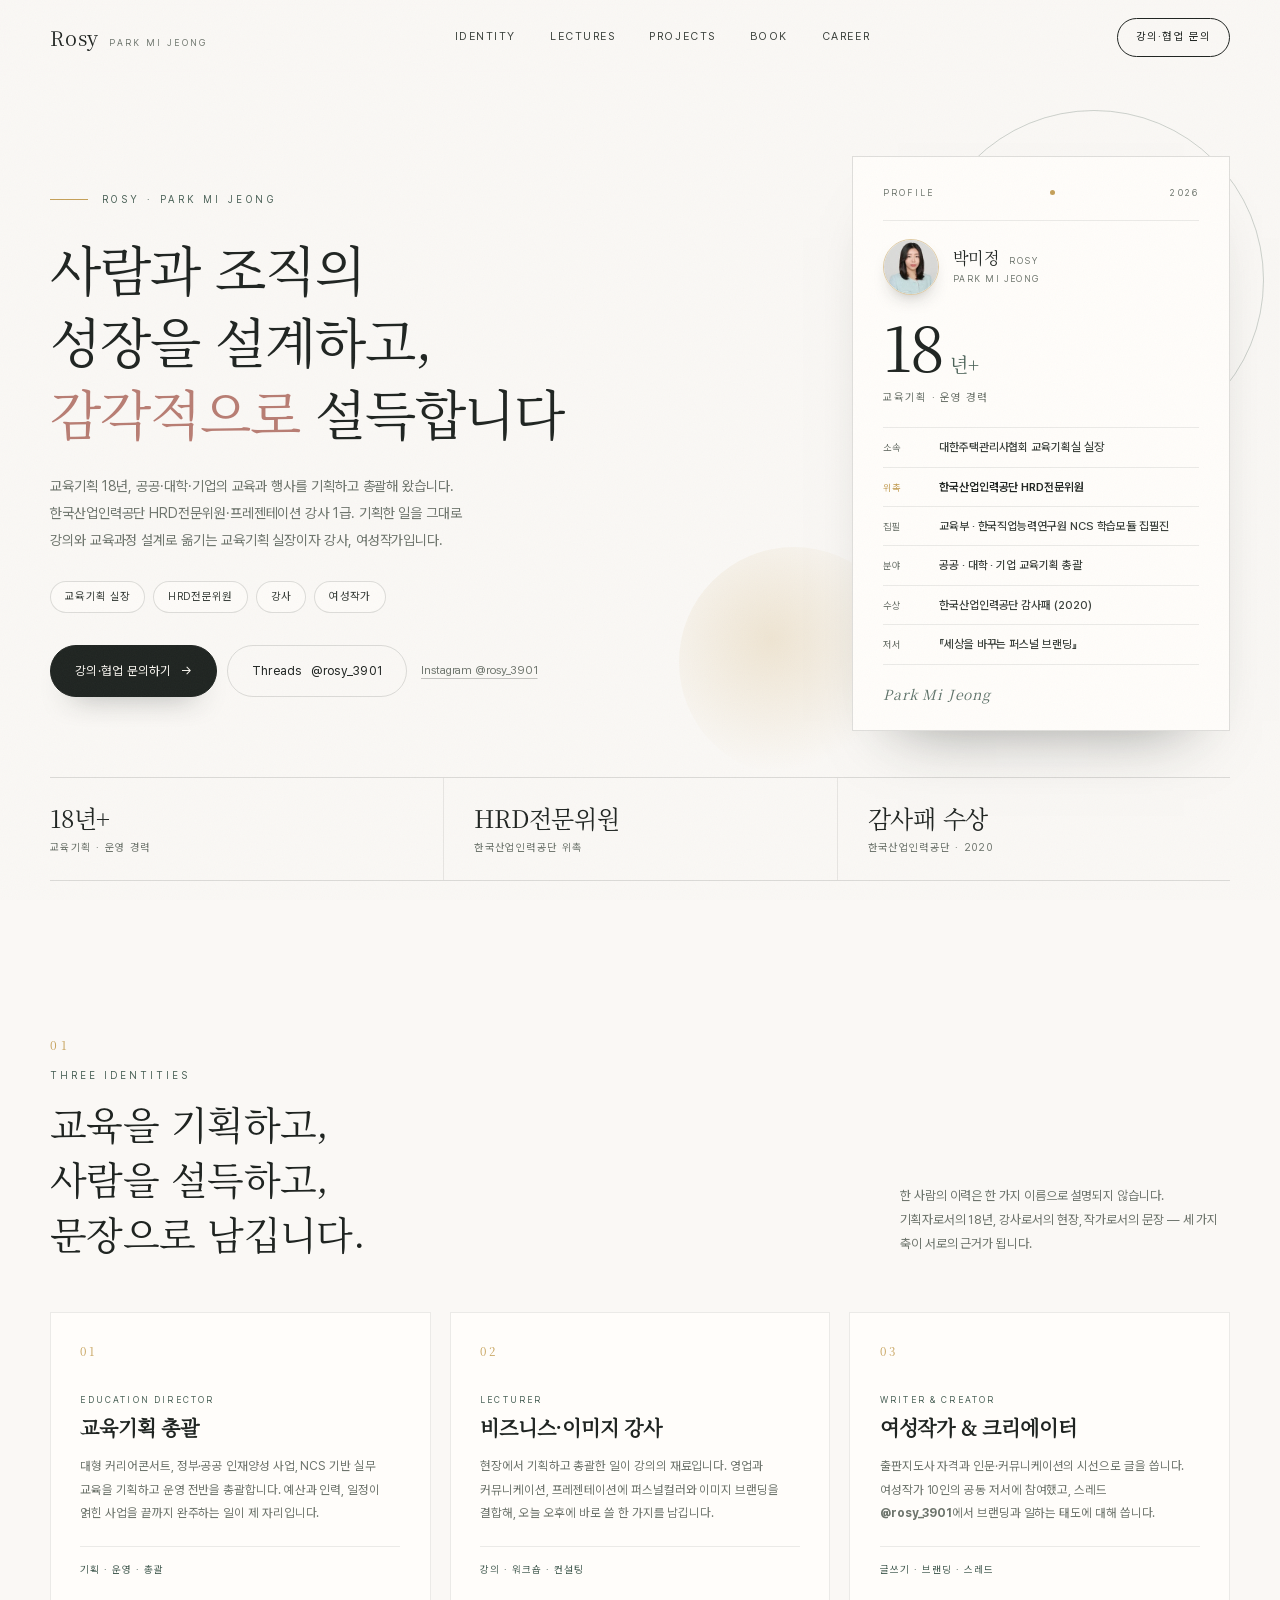
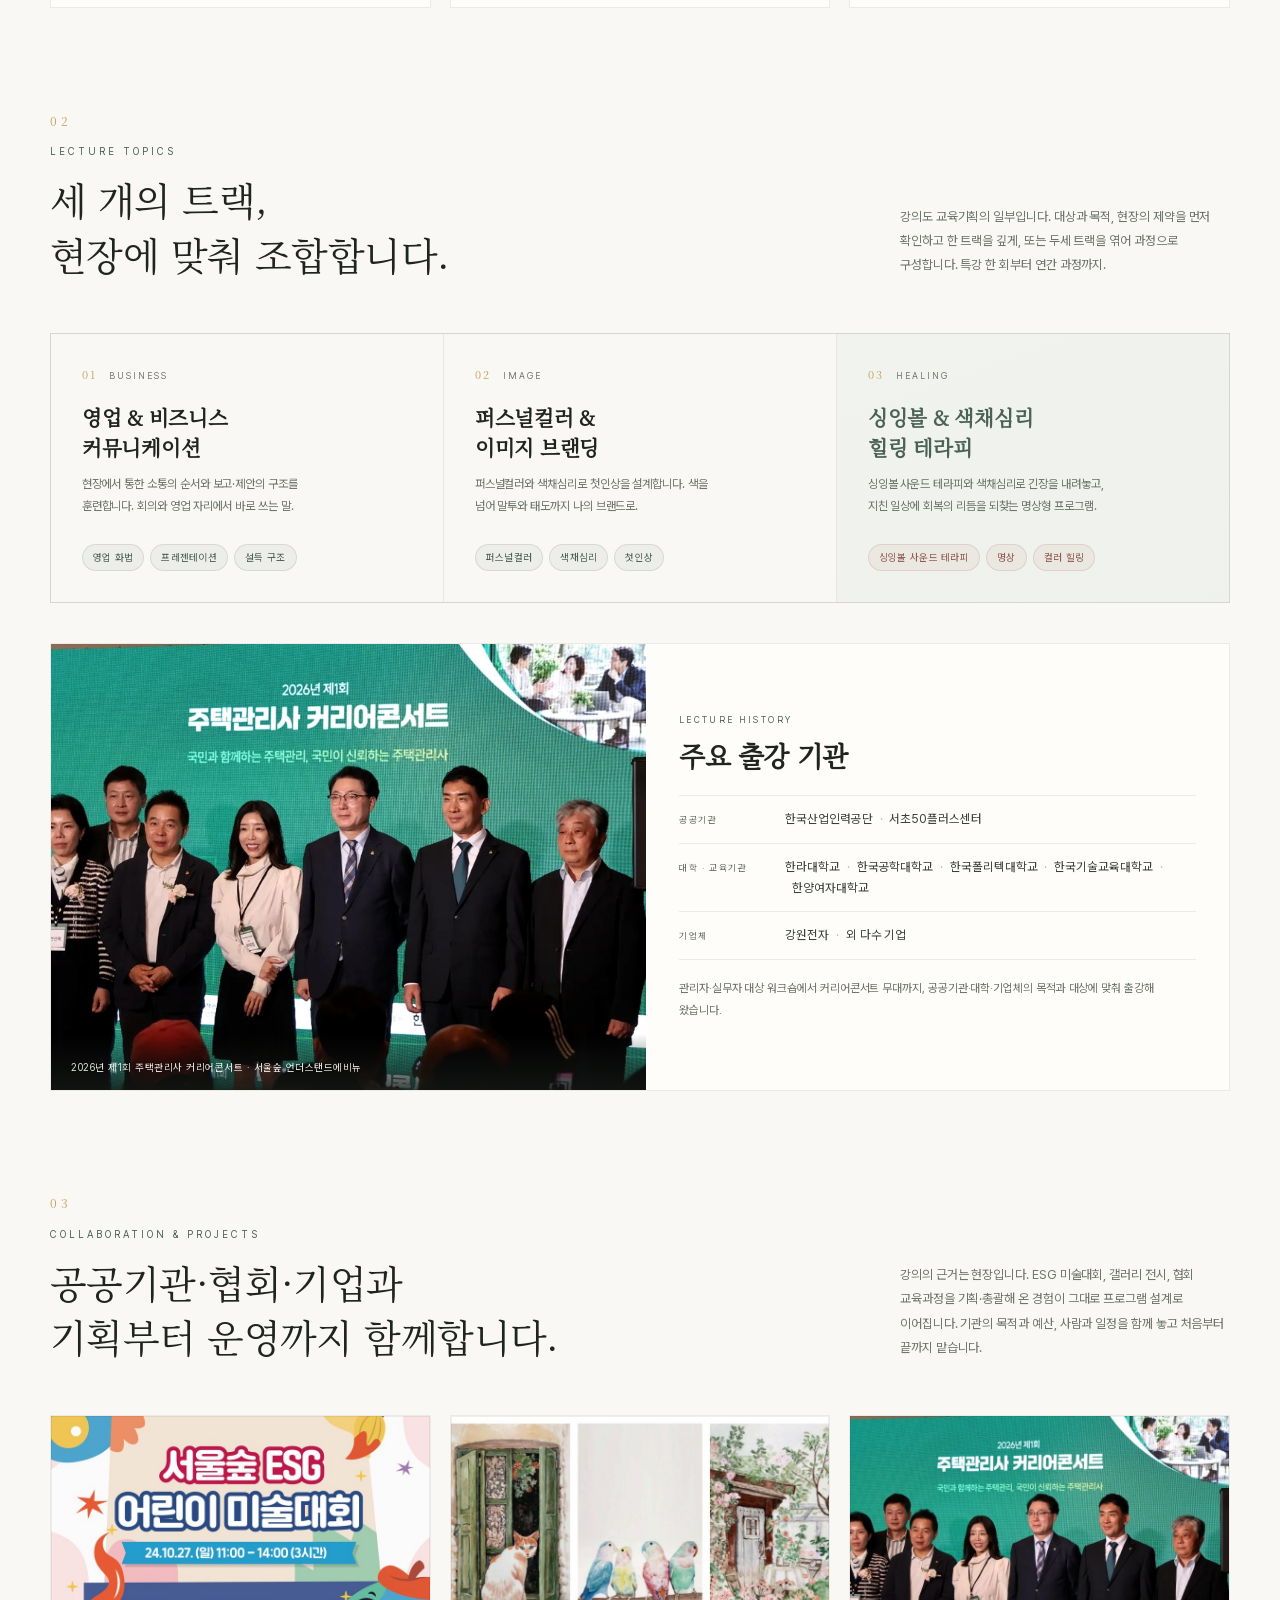
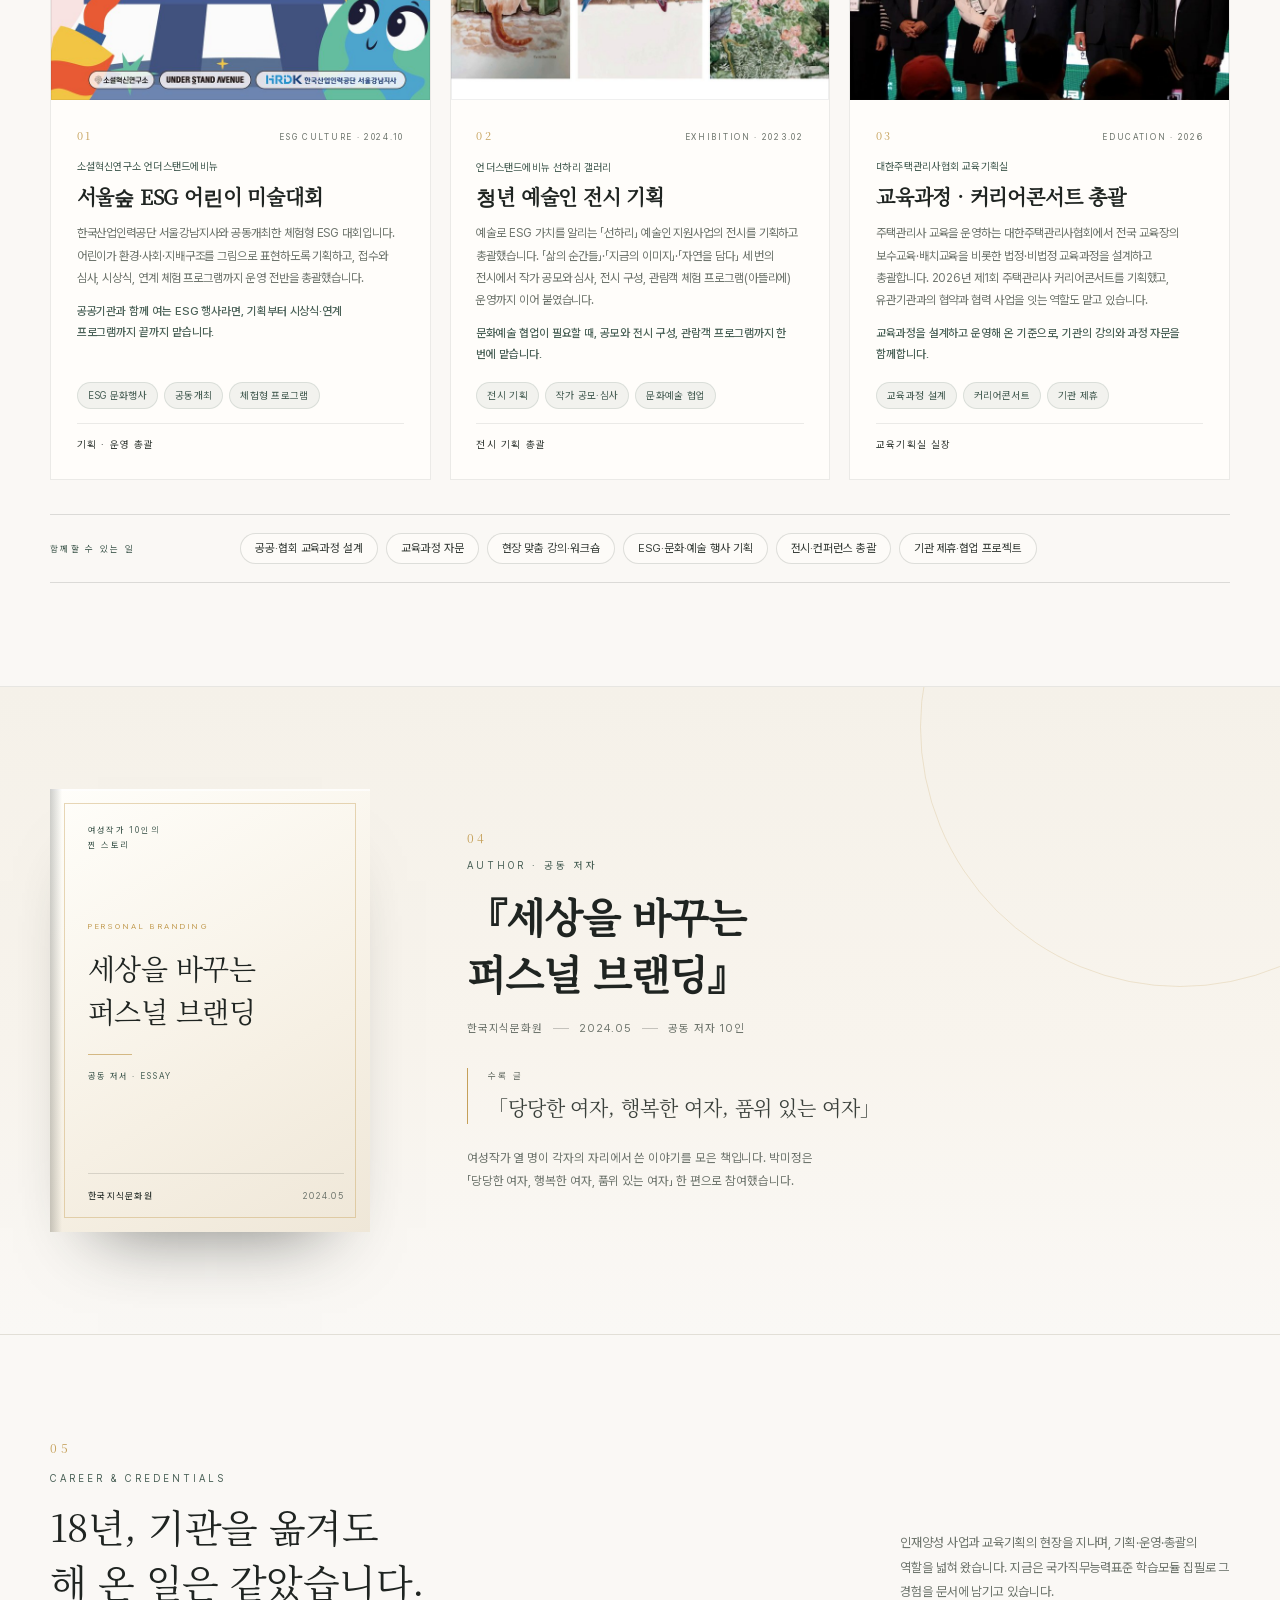
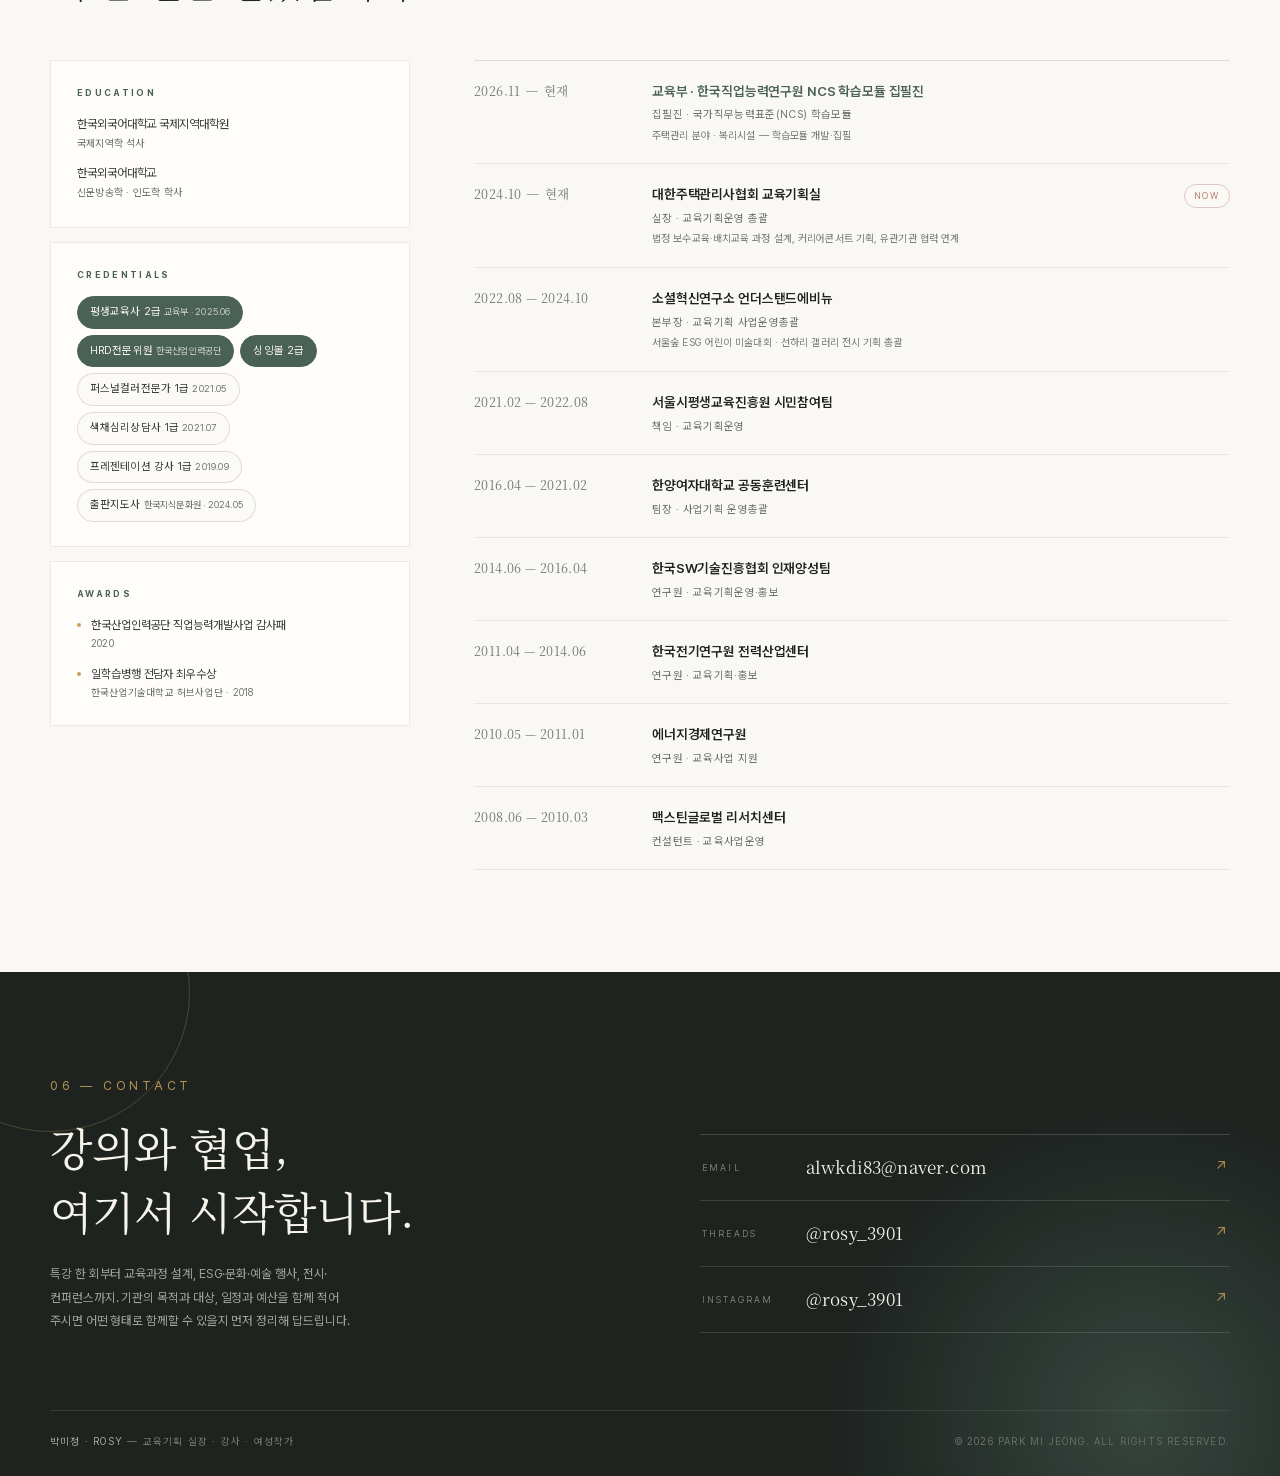
==== commit 0adcac27: "NCS 학습모듈 집필진 주관기관을 교육부·한국직업능력연구원으로 정정 (경력 타임라인·프로필 카드·메타 설명)" ====
--- a/index.html
+++ b/index.html
@@ -4,21 +4,21 @@
 <meta charset="utf-8">
 <meta name="viewport" content="width=device-width, initial-scale=1">
 <title>박미정 · Rosy — 교육기획 실장 · 강사 · 여성작가</title>
-<meta name="description" content="교육기획 18년, 한국산업인력공단 HRD전문위원·NCS 학습모듈 집필진·프레젠테이션 강사 1급. ESG 미술대회·전시·협회 교육과정을 기획·총괄해 온 강사로, 세 트랙의 실전 강의와 교육과정 자문·프로젝트 협업을 함께합니다.">
+<meta name="description" content="교육기획 18년, 한국산업인력공단 HRD전문위원, 교육부·한국직업능력연구원 NCS 학습모듈 집필진, 프레젠테이션 강사 1급. ESG 미술대회·전시·협회 교육과정을 기획·총괄해 온 강사로, 세 트랙의 실전 강의와 교육과정 자문·프로젝트 협업을 함께합니다.">
 <link rel="canonical" href="https://mjpark3901-sketch.github.io/">
 <meta property="og:type" content="website">
 <meta property="og:site_name" content="박미정 · Rosy">
 <meta property="og:locale" content="ko_KR">
 <meta property="og:url" content="https://mjpark3901-sketch.github.io/">
 <meta property="og:title" content="박미정 · Rosy — 교육기획 실장 · 강사 · 여성작가">
-<meta property="og:description" content="교육기획 18년, 한국산업인력공단 HRD전문위원·NCS 학습모듈 집필진. ESG 미술대회·전시·협회 교육과정을 기획·총괄해 온 강사가 영업·커뮤니케이션, 퍼스널컬러·이미지 브랜딩, 싱잉볼·색채심리 힐링 테라피 — 세 트랙을 현장에 맞춰 조합합니다.">
+<meta property="og:description" content="교육기획 18년, 한국산업인력공단 HRD전문위원, 교육부·한국직업능력연구원 NCS 학습모듈 집필진. ESG 미술대회·전시·협회 교육과정을 기획·총괄해 온 강사가 영업·커뮤니케이션, 퍼스널컬러·이미지 브랜딩, 싱잉볼·색채심리 힐링 테라피 — 세 트랙을 현장에 맞춰 조합합니다.">
 <meta property="og:image" content="https://mjpark3901-sketch.github.io/assets/career-concert-2026.jpg">
 <meta property="og:image:width" content="1200">
 <meta property="og:image:height" content="900">
 <meta property="og:image:alt" content="2026년 제1회 주택관리사 커리어콘서트 무대">
 <meta name="twitter:card" content="summary_large_image">
 <meta name="twitter:title" content="박미정 · Rosy — 교육기획 실장 · 강사 · 여성작가">
-<meta name="twitter:description" content="교육기획 18년, 한국산업인력공단 HRD전문위원·NCS 학습모듈 집필진. ESG 미술대회·전시·교육과정을 기획·총괄해 온 강사의 세 트랙 실전 강의와 과정 자문·협업.">
+<meta name="twitter:description" content="교육기획 18년, 한국산업인력공단 HRD전문위원, 교육부·한국직업능력연구원 NCS 학습모듈 집필진. ESG 미술대회·전시·교육과정을 기획·총괄해 온 강사의 세 트랙 실전 강의와 과정 자문·협업.">
 <meta name="twitter:image" content="https://mjpark3901-sketch.github.io/assets/career-concert-2026.jpg">
 <meta name="theme-color" content="#FAF8F5">
 <link rel="stylesheet" href="fonts/fonts.css">
@@ -417,7 +417,7 @@
             <ul class="pc-list">
               <li><span>소속</span><b>대한주택관리사협회 교육기획실 실장</b></li>
               <li class="pc-hl"><span>위촉</span><b>한국산업인력공단 HRD전문위원</b></li>
-              <li><span>집필</span><b>한국산업인력공단 NCS 학습모듈 집필진</b></li>
+              <li><span>집필</span><b>교육부 · 한국직업능력연구원 NCS 학습모듈 집필진</b></li>
               <li><span>분야</span><b>공공 · 대학 · 기업 교육기획 총괄</b></li>
               <li><span>수상</span><b>한국산업인력공단 감사패 (2020)</b></li>
               <li><span>저서</span><b>『세상을 바꾸는 퍼스널 브랜딩』</b></li>
@@ -691,7 +691,7 @@
         <ol class="timeline">
           <li data-rv>
             <span class="tl-when">2026.11 — 현재</span>
-            <span class="tl-org"><b>한국산업인력공단 NCS 학습모듈 집필진</b><span class="tl-role">집필진 · 국가직무능력표준(NCS) 학습모듈</span><span class="tl-note">주택관리 분야 · 복리시설 — 학습모듈 개발·집필</span></span>
+            <span class="tl-org"><b>교육부 · 한국직업능력연구원 NCS 학습모듈 집필진</b><span class="tl-role">집필진 · 국가직무능력표준(NCS) 학습모듈</span><span class="tl-note">주택관리 분야 · 복리시설 — 학습모듈 개발·집필</span></span>
           </li>
           <li data-rv style="--d:.04s">
             <span class="tl-when">2024.10 — 현재</span>
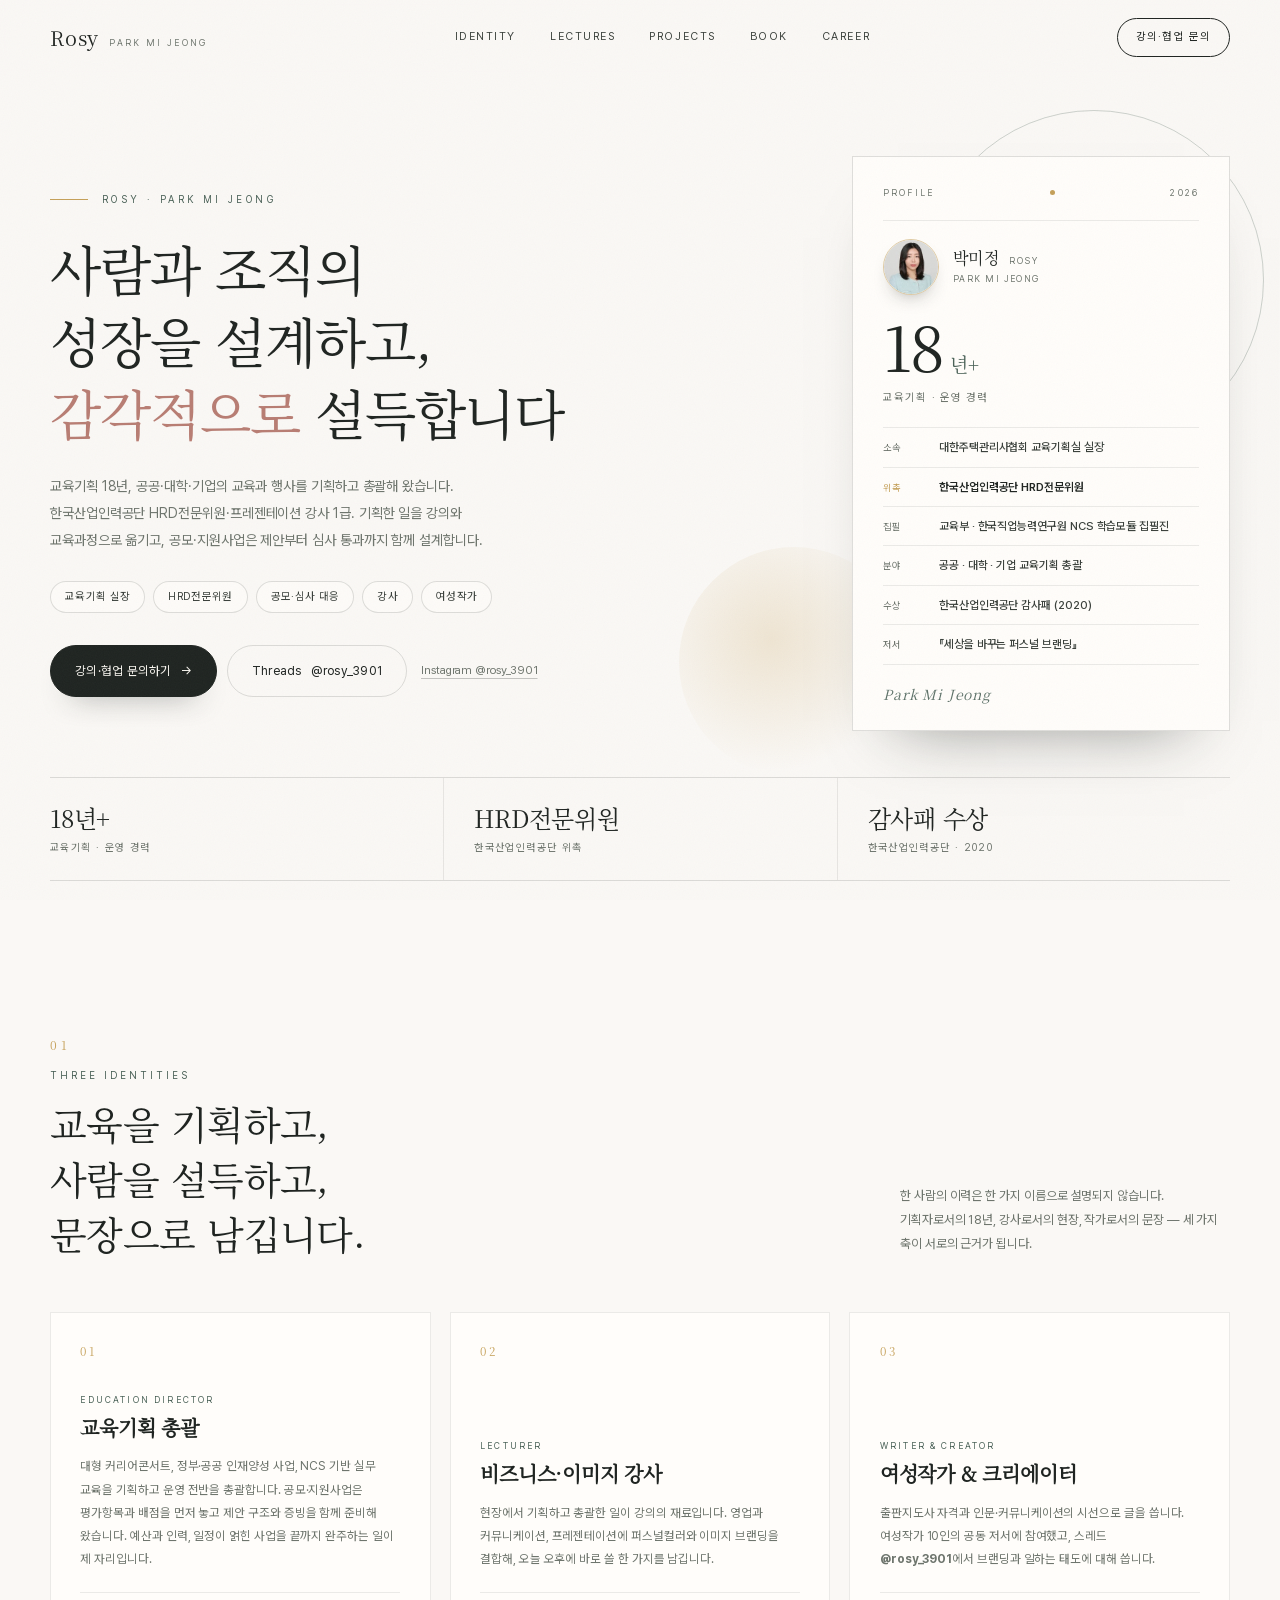
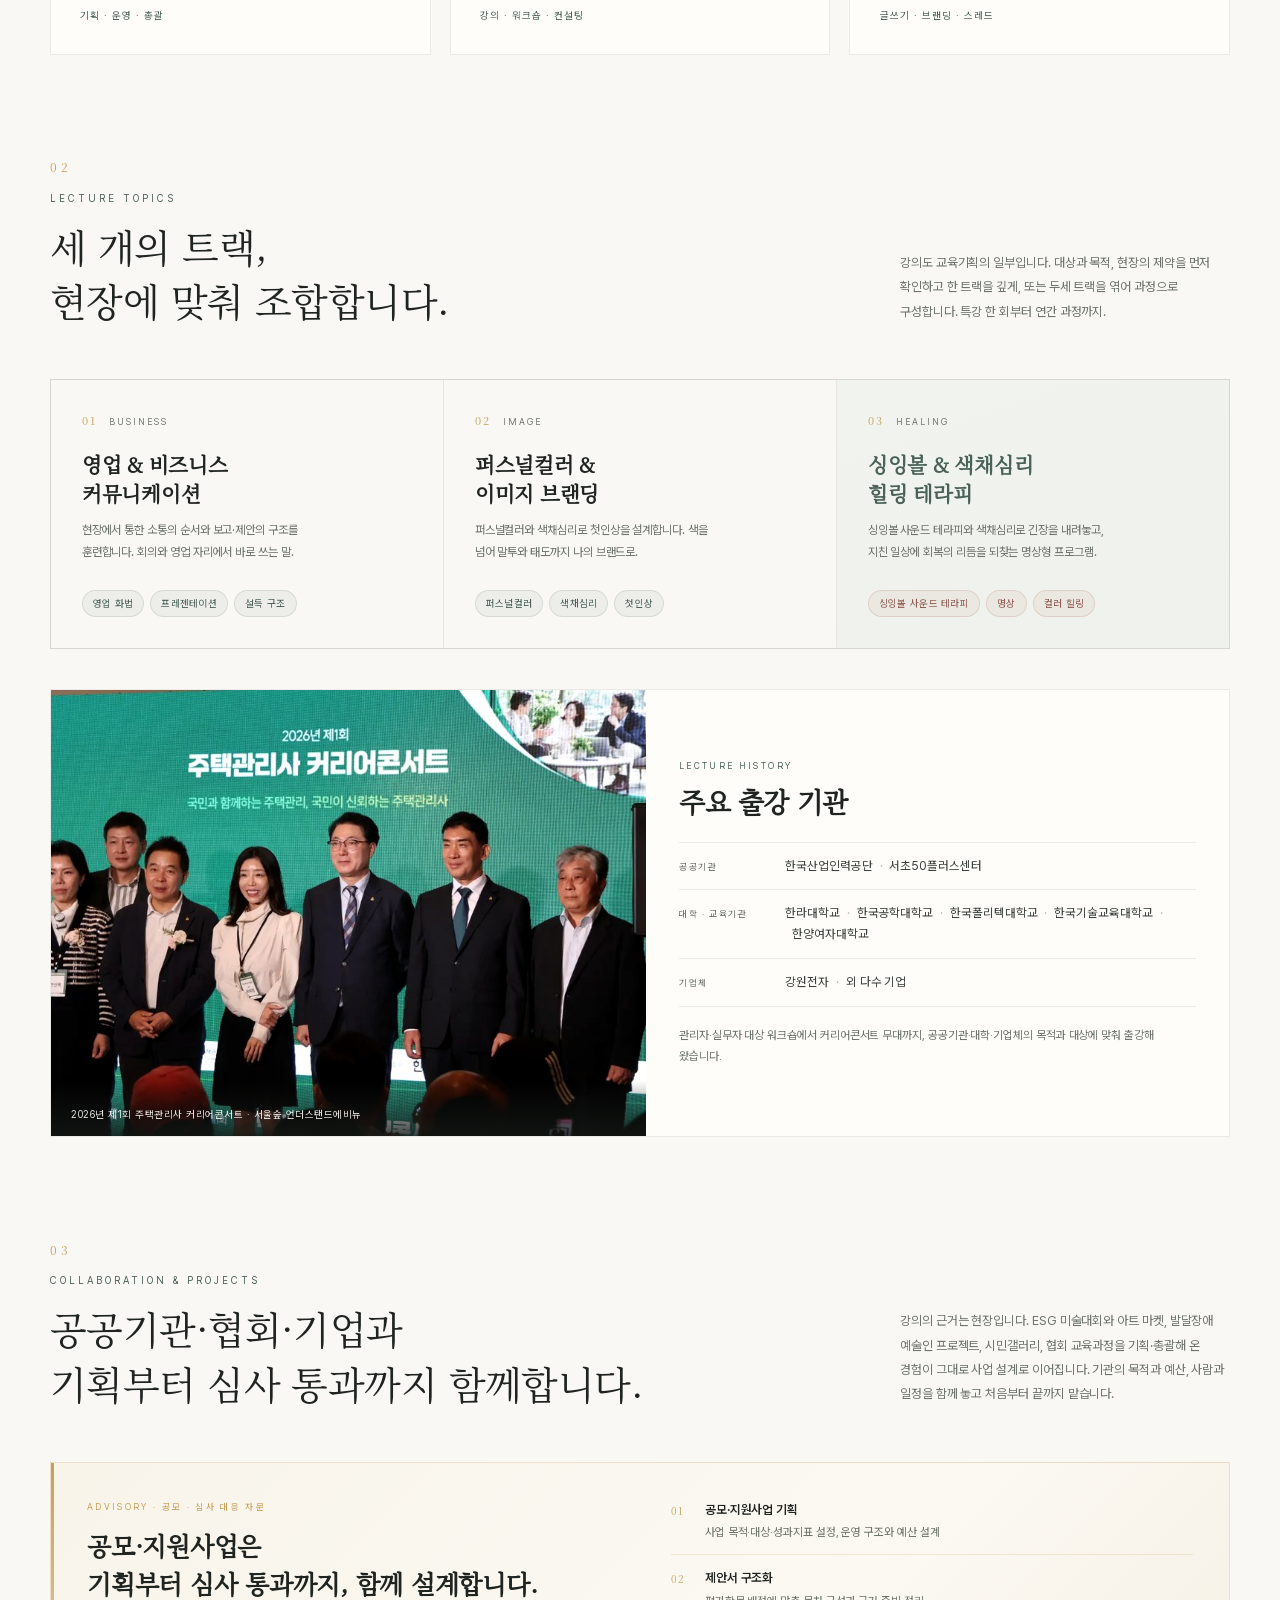
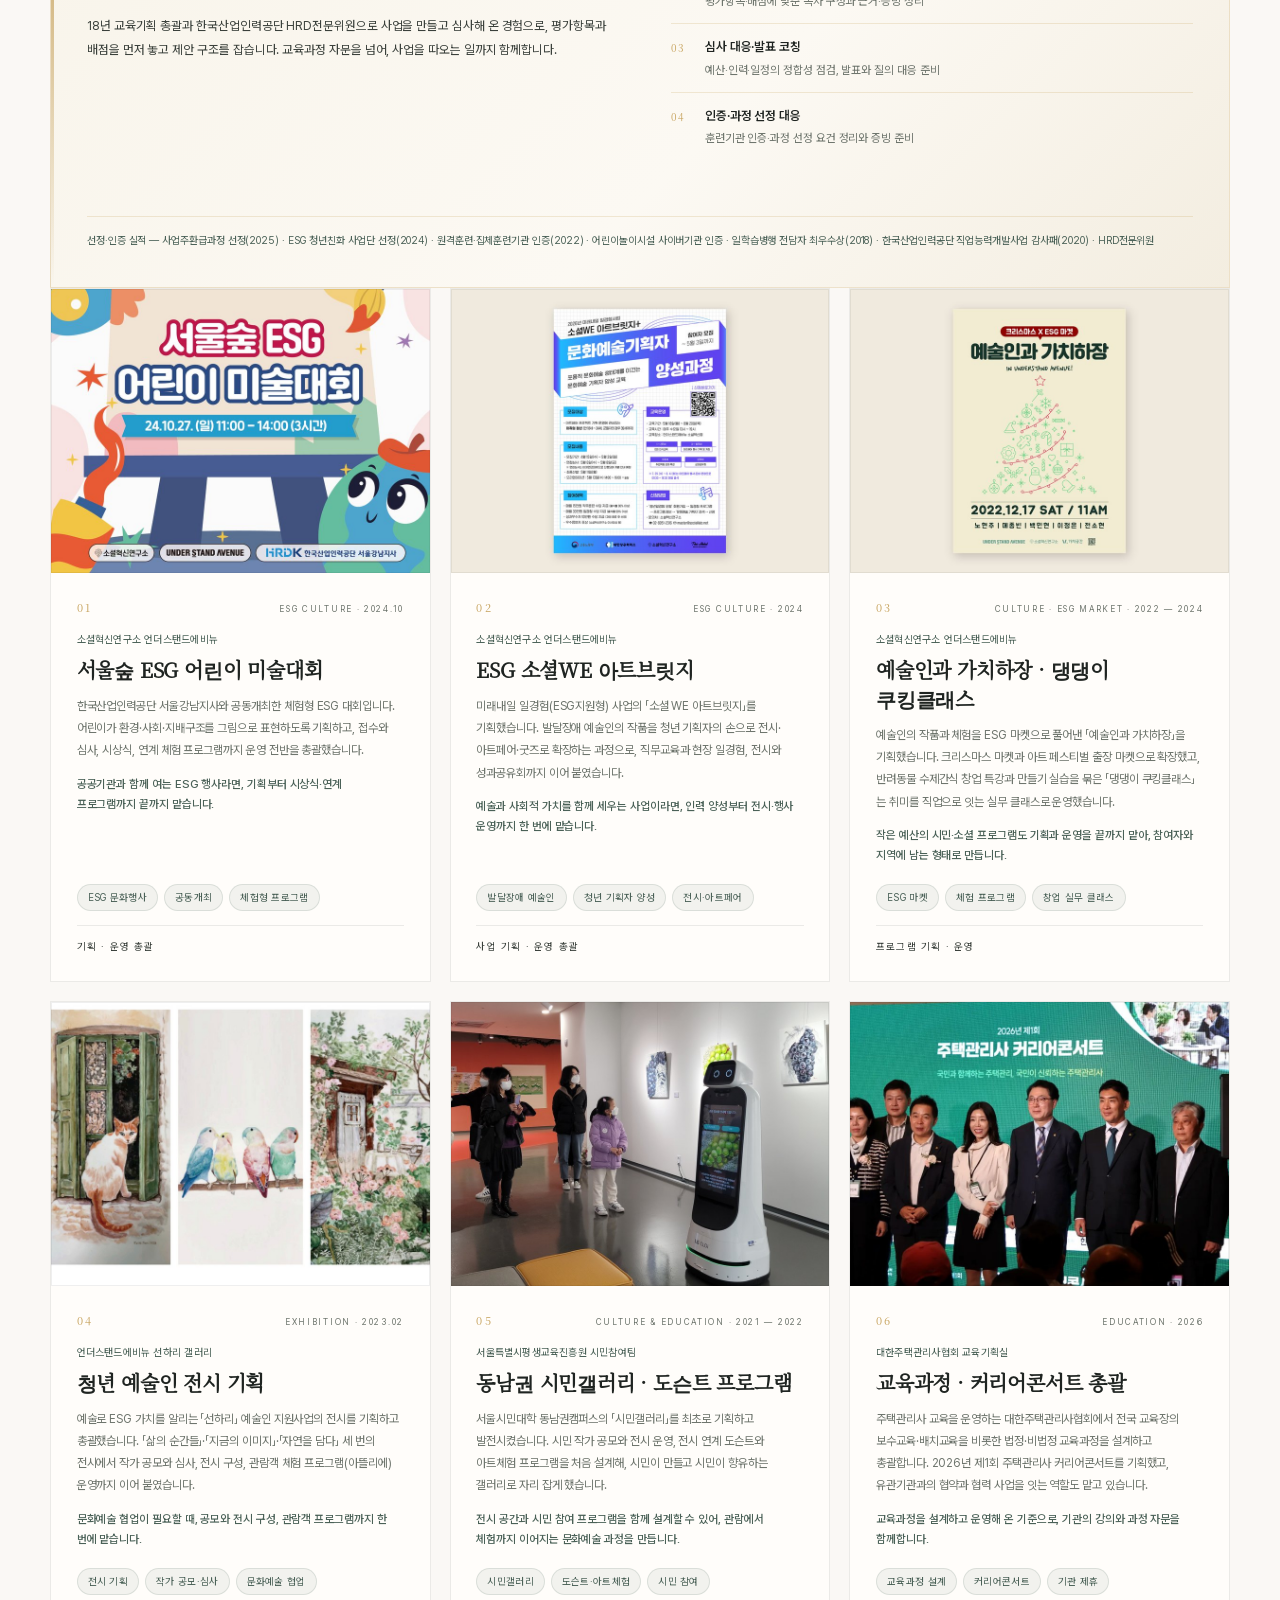
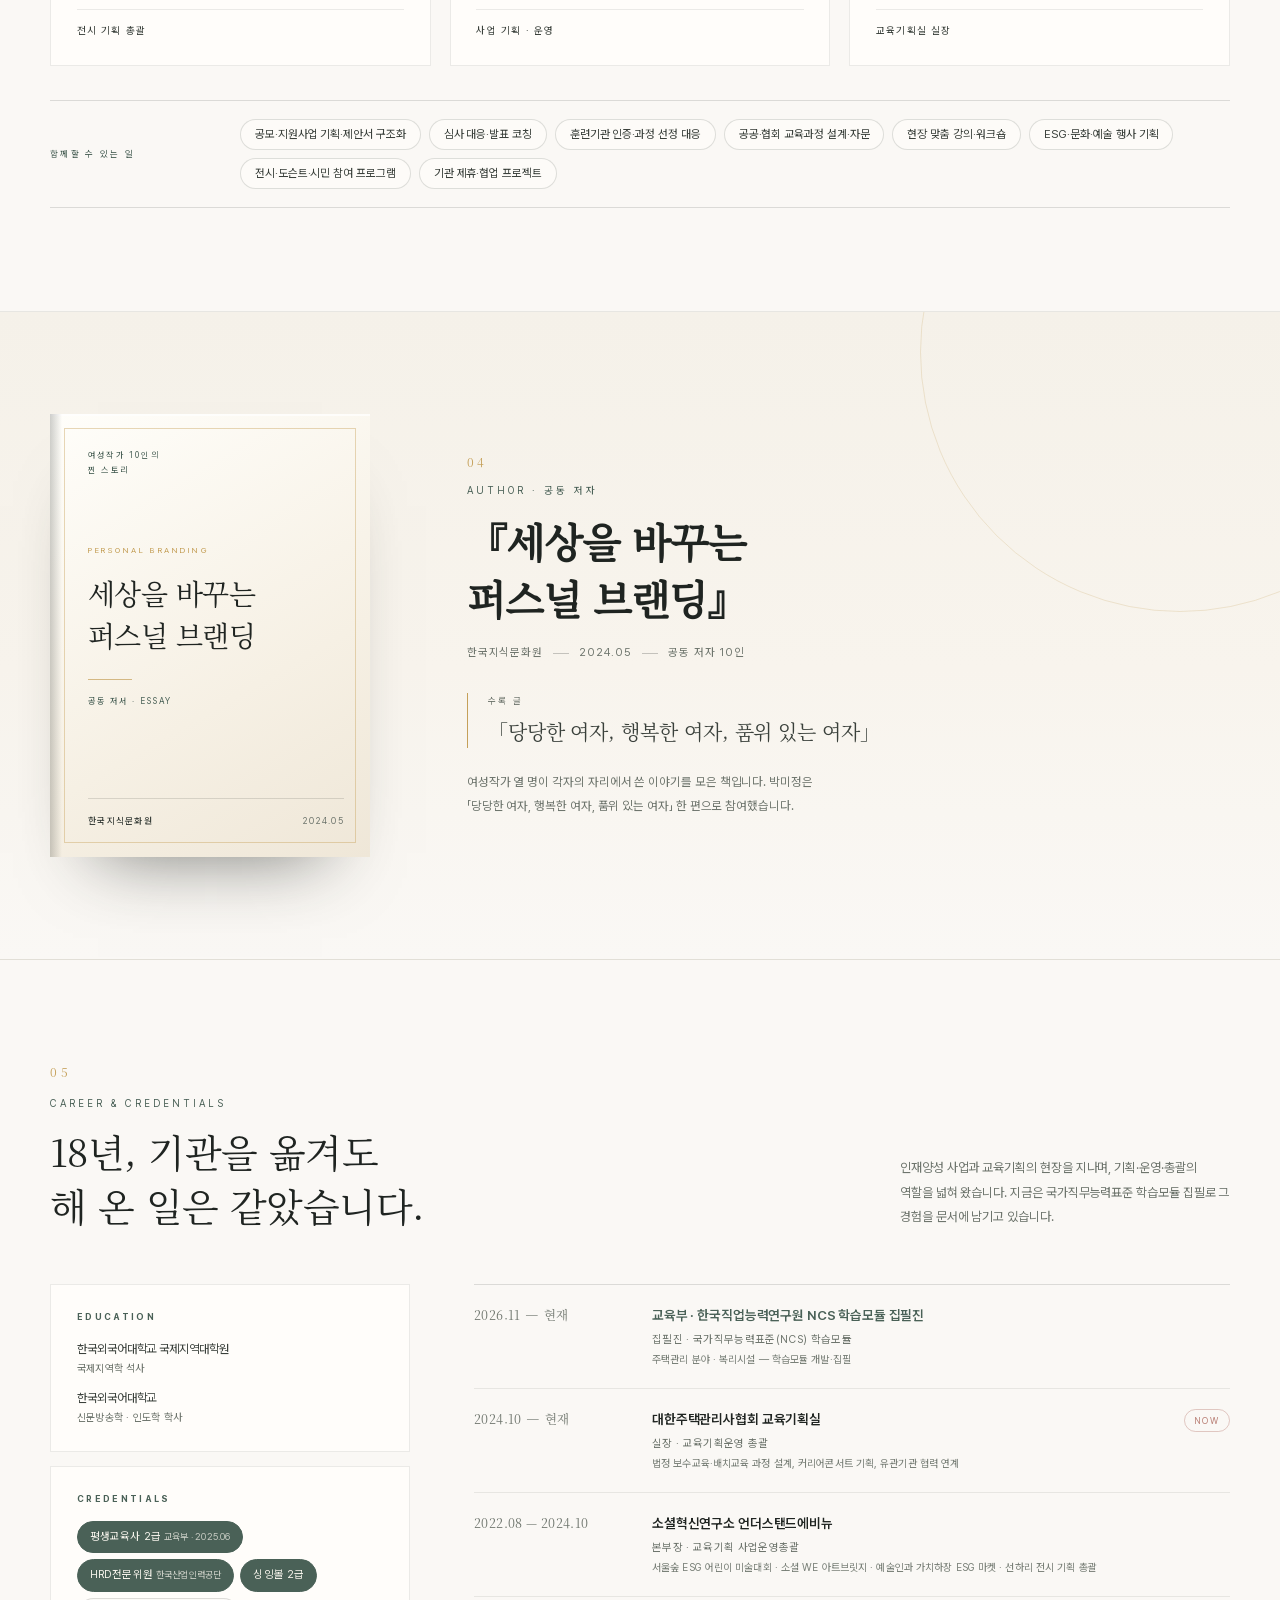
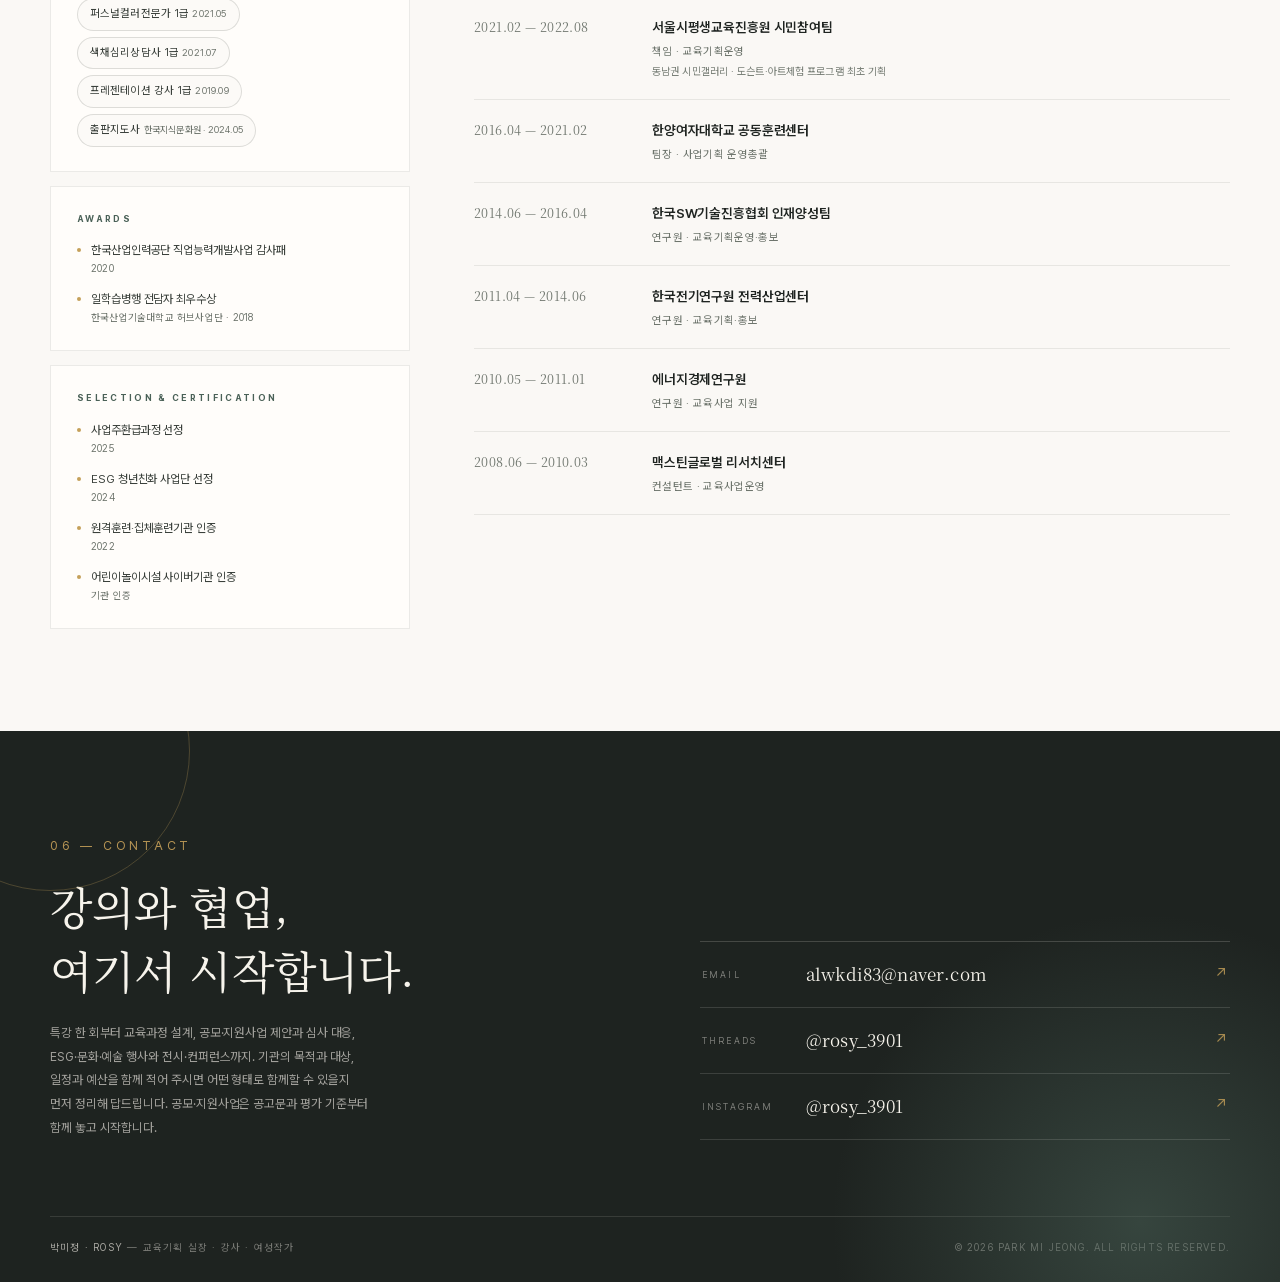
==== commit bf93cf3f: "협업·자문 영역 보강: ESG 소셜WE 아트브릿지·예술인과 가치하장·댕댕이 쿠킹클래스·동남권 시민갤러리 프로젝트와 공모·심사 대응 자문 블록, 선정·인증 실적 추가" ====
--- a/index.html
+++ b/index.html
@@ -4,21 +4,21 @@
 <meta charset="utf-8">
 <meta name="viewport" content="width=device-width, initial-scale=1">
 <title>박미정 · Rosy — 교육기획 실장 · 강사 · 여성작가</title>
-<meta name="description" content="교육기획 18년, 한국산업인력공단 HRD전문위원, 교육부·한국직업능력연구원 NCS 학습모듈 집필진, 프레젠테이션 강사 1급. ESG 미술대회·전시·협회 교육과정을 기획·총괄해 온 강사로, 세 트랙의 실전 강의와 교육과정 자문·프로젝트 협업을 함께합니다.">
+<meta name="description" content="교육기획 18년, 공모·지원사업 기획과 심사 대응 자문, 한국산업인력공단 HRD전문위원, 교육부·한국직업능력연구원 NCS 학습모듈 집필진·프레젠테이션 강사 1급. ESG 미술대회·전시·협회 교육과정을 기획·총괄해 온 강사로, 세 트랙의 실전 강의와 공모·과정 자문·프로젝트 협업을 함께합니다.">
 <link rel="canonical" href="https://mjpark3901-sketch.github.io/">
 <meta property="og:type" content="website">
 <meta property="og:site_name" content="박미정 · Rosy">
 <meta property="og:locale" content="ko_KR">
 <meta property="og:url" content="https://mjpark3901-sketch.github.io/">
 <meta property="og:title" content="박미정 · Rosy — 교육기획 실장 · 강사 · 여성작가">
-<meta property="og:description" content="교육기획 18년, 한국산업인력공단 HRD전문위원, 교육부·한국직업능력연구원 NCS 학습모듈 집필진. ESG 미술대회·전시·협회 교육과정을 기획·총괄해 온 강사가 영업·커뮤니케이션, 퍼스널컬러·이미지 브랜딩, 싱잉볼·색채심리 힐링 테라피 — 세 트랙을 현장에 맞춰 조합합니다.">
+<meta property="og:description" content="교육기획 18년, 공모·지원사업 기획과 심사 대응 자문, 한국산업인력공단 HRD전문위원, 교육부·한국직업능력연구원 NCS 학습모듈 집필진. ESG 미술대회·전시·협회 교육과정을 기획·총괄해 온 강사가 영업·커뮤니케이션, 퍼스널컬러·이미지 브랜딩, 싱잉볼·색채심리 힐링 테라피 — 세 트랙을 현장에 맞춰 조합하고, 공모사업 제안과 심사 대응까지 함께 설계합니다.">
 <meta property="og:image" content="https://mjpark3901-sketch.github.io/assets/career-concert-2026.jpg">
 <meta property="og:image:width" content="1200">
 <meta property="og:image:height" content="900">
 <meta property="og:image:alt" content="2026년 제1회 주택관리사 커리어콘서트 무대">
 <meta name="twitter:card" content="summary_large_image">
 <meta name="twitter:title" content="박미정 · Rosy — 교육기획 실장 · 강사 · 여성작가">
-<meta name="twitter:description" content="교육기획 18년, 한국산업인력공단 HRD전문위원, 교육부·한국직업능력연구원 NCS 학습모듈 집필진. ESG 미술대회·전시·교육과정을 기획·총괄해 온 강사의 세 트랙 실전 강의와 과정 자문·협업.">
+<meta name="twitter:description" content="교육기획 18년, 공모·지원사업 기획과 심사 대응 자문, 한국산업인력공단 HRD전문위원, 교육부·한국직업능력연구원 NCS 학습모듈 집필진. ESG 미술대회·전시·교육과정을 기획·총괄해 온 강사의 세 트랙 실전 강의와 공모·과정 자문.">
 <meta name="twitter:image" content="https://mjpark3901-sketch.github.io/assets/career-concert-2026.jpg">
 <meta name="theme-color" content="#FAF8F5">
 <link rel="stylesheet" href="fonts/fonts.css">
@@ -201,6 +201,20 @@
   .proj-tags{display:flex;flex-wrap:wrap;gap:6px;margin-top:auto;padding-top:18px}
   .proj-tags span{font-size:10px;letter-spacing:.03em;color:var(--sage);background:rgba(74,97,87,.07);border:1px solid rgba(74,97,87,.14);border-radius:999px;padding:4px 10px}
   .proj-foot{margin-top:14px;padding-top:12px;border-top:1px solid var(--line-soft);font-size:10px;letter-spacing:.12em;color:var(--ink-soft)}
+
+  /* advisory */
+  .advisory{position:relative;display:grid;grid-template-columns:minmax(0,1.02fr) minmax(0,1fr);gap:clamp(24px,4vw,54px);margin-top:clamp(26px,3.2vw,40px);padding:clamp(24px,3vw,36px);background:linear-gradient(135deg,#F8F4EA 0%,#FCF9F3 58%,#F3EDE0 100%);border:1px solid rgba(197,160,89,.26)}
+  .advisory::before{content:"";position:absolute;left:0;top:0;bottom:0;width:3px;background:linear-gradient(180deg,var(--gold) 0%,rgba(197,160,89,0) 100%)}
+  .adv-kicker{font-size:9px;letter-spacing:.26em;text-transform:uppercase;color:var(--gold)}
+  .adv-title{margin-top:12px;font-family:var(--serif);font-size:clamp(19px,2vw,25px);line-height:1.52;letter-spacing:-.01em;word-break:keep-all}
+  .adv-lead{margin-top:12px;font-size:12.5px;line-height:1.9;color:var(--ink-soft);word-break:keep-all}
+  .adv-list{list-style:none;display:grid;gap:0}
+  .adv-list li{display:grid;grid-template-columns:24px 1fr;gap:10px;padding:12px 0;border-top:1px solid rgba(197,160,89,.22)}
+  .adv-list li:first-child{border-top:0;padding-top:0}
+  .adv-no{font-family:var(--serif);font-size:10px;letter-spacing:.14em;color:var(--gold);padding-top:3px}
+  .adv-list b{display:block;font-size:12.5px;font-weight:600;color:var(--ink);word-break:keep-all}
+  .adv-list span span{display:block;margin-top:3px;font-size:11.5px;line-height:1.7;color:var(--muted);word-break:keep-all}
+  .adv-evidence{grid-column:1/-1;margin-top:4px;padding-top:14px;border-top:1px solid rgba(197,160,89,.22);font-size:10.5px;line-height:1.9;color:var(--sage);word-break:keep-all}
   .collab-areas{display:grid;grid-template-columns:170px minmax(0,1fr);gap:20px;align-items:center;margin-top:clamp(24px,3vw,34px);padding:18px 0;border-top:1px solid var(--line);border-bottom:1px solid var(--line)}
   .ca-label{font-size:9px;letter-spacing:.26em;text-transform:uppercase;color:var(--sage)}
   .ca-list{display:flex;flex-wrap:wrap;gap:8px}
@@ -290,6 +304,7 @@
     .proj-grid{grid-template-columns:1fr 1fr}
     .lec{min-height:0}
     .career-grid{grid-template-columns:1fr}
+    .advisory{grid-template-columns:1fr;gap:20px}
     .side-stack{position:static;flex-direction:row;flex-wrap:wrap}
     .side-stack .panel{flex:1 1 260px}
   }
@@ -388,10 +403,11 @@
         <div class="hero-copy">
           <p class="eyebrow" data-rv>ROSY · PARK MI JEONG</p>
           <h1 class="hero-title" data-rv style="--d:.08s">사람과 조직의 성장을 설계하고,<br><em>감각적으로</em> 설득합니다</h1>
-          <p class="hero-lead" data-rv style="--d:.16s">교육기획 18년, 공공·대학·기업의 교육과 행사를 기획하고 총괄해 왔습니다. 한국산업인력공단 HRD전문위원·프레젠테이션 강사 1급. 기획한 일을 그대로 강의와 교육과정 설계로 옮기는 교육기획 실장이자 강사, 여성작가입니다.</p>
+          <p class="hero-lead" data-rv style="--d:.16s">교육기획 18년, 공공·대학·기업의 교육과 행사를 기획하고 총괄해 왔습니다. 한국산업인력공단 HRD전문위원·프레젠테이션 강사 1급. 기획한 일을 강의와 교육과정으로 옮기고, 공모·지원사업은 제안부터 심사 통과까지 함께 설계합니다.</p>
           <ul class="tags" data-rv style="--d:.22s">
             <li class="tag">교육기획 실장</li>
             <li class="tag">HRD전문위원</li>
+            <li class="tag">공모·심사 대응</li>
             <li class="tag">강사</li>
             <li class="tag">여성작가</li>
           </ul>
@@ -452,7 +468,7 @@
           <p class="id-no">01</p>
           <p class="id-en">Education Director</p>
           <h3 class="id-title">교육기획 총괄</h3>
-          <p class="id-body">대형 커리어콘서트, 정부·공공 인재양성 사업, NCS 기반 실무 교육을 기획하고 운영 전반을 총괄합니다. 예산과 인력, 일정이 얽힌 사업을 끝까지 완주하는 일이 제 자리입니다.</p>
+          <p class="id-body">대형 커리어콘서트, 정부·공공 인재양성 사업, NCS 기반 실무 교육을 기획하고 운영 전반을 총괄합니다. 공모·지원사업은 평가항목과 배점을 먼저 놓고 제안 구조와 증빙을 함께 준비해 왔습니다. 예산과 인력, 일정이 얽힌 사업을 끝까지 완주하는 일이 제 자리입니다.</p>
           <p class="id-foot">기획 · 운영 · 총괄</p>
         </article>
         <article class="id-card" data-rv style="--d:.08s">
@@ -551,9 +567,24 @@
         <div data-rv>
           <p class="sec-no">03</p>
           <p class="sec-kicker">Collaboration &amp; Projects</p>
-          <h2 class="sec-title">공공기관·협회·기업과<br>기획부터 운영까지 함께합니다.</h2>
-        </div>
-        <p class="sec-lead" data-rv style="--d:.1s">강의의 근거는 현장입니다. ESG 미술대회, 갤러리 전시, 협회 교육과정을 기획·총괄해 온 경험이 그대로 프로그램 설계로 이어집니다. 기관의 목적과 예산, 사람과 일정을 함께 놓고 처음부터 끝까지 맡습니다.</p>
+          <h2 class="sec-title">공공기관·협회·기업과<br>기획부터 심사 통과까지 함께합니다.</h2>
+        </div>
+        <p class="sec-lead" data-rv style="--d:.1s">강의의 근거는 현장입니다. ESG 미술대회와 아트 마켓, 발달장애 예술인 프로젝트, 시민갤러리, 협회 교육과정을 기획·총괄해 온 경험이 그대로 사업 설계로 이어집니다. 기관의 목적과 예산, 사람과 일정을 함께 놓고 처음부터 끝까지 맡습니다.</p>
+      </div>
+
+      <div class="advisory" data-rv>
+        <div class="adv-copy">
+          <p class="adv-kicker">Advisory · 공모 · 심사 대응 자문</p>
+          <h3 class="adv-title">공모·지원사업은<br>기획부터 심사 통과까지, 함께 설계합니다.</h3>
+          <p class="adv-lead">18년 교육기획 총괄과 한국산업인력공단 HRD전문위원으로 사업을 만들고 심사해 온 경험으로, 평가항목과 배점을 먼저 놓고 제안 구조를 잡습니다. 교육과정 자문을 넘어, 사업을 따오는 일까지 함께합니다.</p>
+        </div>
+        <ol class="adv-list">
+          <li><span class="adv-no">01</span><span><b>공모·지원사업 기획</b><span>사업 목적·대상·성과지표 설정, 운영 구조와 예산 설계</span></span></li>
+          <li><span class="adv-no">02</span><span><b>제안서 구조화</b><span>평가항목·배점에 맞춘 목차 구성과 근거·증빙 정리</span></span></li>
+          <li><span class="adv-no">03</span><span><b>심사 대응·발표 코칭</b><span>예산·인력·일정의 정합성 점검, 발표와 질의 대응 준비</span></span></li>
+          <li><span class="adv-no">04</span><span><b>인증·과정 선정 대응</b><span>훈련기관 인증·과정 선정 요건 정리와 증빙 준비</span></span></li>
+        </ol>
+        <p class="adv-evidence">선정·인증 실적 — 사업주환급과정 선정(2025) · ESG 청년친화 사업단 선정(2024) · 원격훈련·집체훈련기관 인증(2022) · 어린이놀이시설 사이버기관 인증 · 일학습병행 전담자 최우수상(2018) · 한국산업인력공단 직업능력개발사업 감사패(2020) · HRD전문위원</p>
       </div>
 
       <div class="proj-grid">
@@ -572,12 +603,42 @@
           </div>
         </article>
 
-        <article class="proj" data-rv style="--d:.06s">
+        <article class="proj" data-rv style="--d:.04s">
+          <figure class="proj-fig">
+            <img src="assets/project-artbridge.jpg" srcset="assets/project-artbridge-800.jpg 800w, assets/project-artbridge.jpg 1200w" sizes="(max-width:760px) 100vw, (max-width:1024px) 50vw, 33vw" width="1200" height="900" loading="lazy" decoding="async" alt="「소셜 WE 아트브릿지+」 문화예술 기획자 양성과정 모집 포스터 — 언더스탠드에비뉴 공식 홈페이지">
+          </figure>
+          <div class="proj-body">
+            <div class="proj-top"><p class="proj-no">02</p><p class="proj-kind">ESG Culture · 2024</p></div>
+            <p class="proj-org">소셜혁신연구소 언더스탠드에비뉴</p>
+            <h3 class="proj-title">ESG 소셜WE 아트브릿지</h3>
+            <p class="proj-desc">미래내일 일경험(ESG지원형) 사업의 「소셜 WE 아트브릿지」를 기획했습니다. 발달장애 예술인의 작품을 청년 기획자의 손으로 전시·아트페어·굿즈로 확장하는 과정으로, 직무교육과 현장 일경험, 전시와 성과공유회까지 이어 붙였습니다.</p>
+            <p class="proj-why">예술과 사회적 가치를 함께 세우는 사업이라면, 인력 양성부터 전시·행사 운영까지 한 번에 맡습니다.</p>
+            <div class="proj-tags"><span>발달장애 예술인</span><span>청년 기획자 양성</span><span>전시·아트페어</span></div>
+            <p class="proj-foot">사업 기획 · 운영 총괄</p>
+          </div>
+        </article>
+
+        <article class="proj" data-rv style="--d:.08s">
+          <figure class="proj-fig">
+            <img src="assets/project-gachihajang.jpg" srcset="assets/project-gachihajang-800.jpg 800w, assets/project-gachihajang.jpg 1200w" sizes="(max-width:760px) 100vw, (max-width:1024px) 50vw, 33vw" width="1200" height="900" loading="lazy" decoding="async" alt="「예술인과 가치하장」 ESG 마켓 포스터 — 언더스탠드에비뉴 공식 홈페이지">
+          </figure>
+          <div class="proj-body">
+            <div class="proj-top"><p class="proj-no">03</p><p class="proj-kind">Culture · ESG Market · 2022 — 2024</p></div>
+            <p class="proj-org">소셜혁신연구소 언더스탠드에비뉴</p>
+            <h3 class="proj-title">예술인과 가치하장 · 댕댕이 쿠킹클래스</h3>
+            <p class="proj-desc">예술인의 작품과 체험을 ESG 마켓으로 풀어낸 「예술인과 가치하장」을 기획했습니다. 크리스마스 마켓과 아트 페스티벌 출장 마켓으로 확장했고, 반려동물 수제간식 창업 특강과 만들기 실습을 묶은 「댕댕이 쿠킹클래스」는 취미를 직업으로 잇는 실무 클래스로 운영했습니다.</p>
+            <p class="proj-why">작은 예산의 시민·소셜 프로그램도 기획과 운영을 끝까지 맡아, 참여자와 지역에 남는 형태로 만듭니다.</p>
+            <div class="proj-tags"><span>ESG 마켓</span><span>체험 프로그램</span><span>창업 실무 클래스</span></div>
+            <p class="proj-foot">프로그램 기획 · 운영</p>
+          </div>
+        </article>
+
+        <article class="proj" data-rv style="--d:.12s">
           <figure class="proj-fig">
             <img src="assets/project-seonhari.jpg" srcset="assets/project-seonhari-800.jpg 800w, assets/project-seonhari.jpg 1200w" sizes="(max-width:760px) 100vw, (max-width:1024px) 50vw, 33vw" width="1200" height="900" loading="lazy" decoding="async" alt="선하리 아뜰리에 전시 「자연을 담다」 참여 작품 — 고양이, 앵무새, 정원을 그린 세 점의 그림">
           </figure>
           <div class="proj-body">
-            <div class="proj-top"><p class="proj-no">02</p><p class="proj-kind">Exhibition · 2023.02</p></div>
+            <div class="proj-top"><p class="proj-no">04</p><p class="proj-kind">Exhibition · 2023.02</p></div>
             <p class="proj-org">언더스탠드에비뉴 선하리 갤러리</p>
             <h3 class="proj-title">청년 예술인 전시 기획</h3>
             <p class="proj-desc">예술로 ESG 가치를 알리는 「선하리」 예술인 지원사업의 전시를 기획하고 총괄했습니다. 「삶의 순간들」·「지금의 이미지」·「자연을 담다」 세 번의 전시에서 작가 공모와 심사, 전시 구성, 관람객 체험 프로그램(아뜰리에) 운영까지 이어 붙였습니다.</p>
@@ -587,12 +648,27 @@
           </div>
         </article>
 
-        <article class="proj" data-rv style="--d:.12s">
+        <article class="proj" data-rv style="--d:.16s">
+          <figure class="proj-fig">
+            <img src="assets/project-citizen-gallery.jpg" srcset="assets/project-citizen-gallery-800.jpg 800w, assets/project-citizen-gallery.jpg 1200w" sizes="(max-width:760px) 100vw, (max-width:1024px) 50vw, 33vw" width="1200" height="900" loading="lazy" decoding="async" alt="서울시민대학 동남권캠퍼스 시민갤러리에서 전시 해설(도슨트)을 맡은 안내 로봇 클로이 — 서울특별시평생교육진흥원 웹진">
+          </figure>
+          <div class="proj-body">
+            <div class="proj-top"><p class="proj-no">05</p><p class="proj-kind">Culture &amp; Education · 2021 — 2022</p></div>
+            <p class="proj-org">서울특별시평생교육진흥원 시민참여팀</p>
+            <h3 class="proj-title">동남권 시민갤러리 · 도슨트 프로그램</h3>
+            <p class="proj-desc">서울시민대학 동남권캠퍼스의 「시민갤러리」를 최초로 기획하고 발전시켰습니다. 시민 작가 공모와 전시 운영, 전시 연계 도슨트와 아트체험 프로그램을 처음 설계해, 시민이 만들고 시민이 향유하는 갤러리로 자리 잡게 했습니다.</p>
+            <p class="proj-why">전시 공간과 시민 참여 프로그램을 함께 설계할 수 있어, 관람에서 체험까지 이어지는 문화예술 과정을 만듭니다.</p>
+            <div class="proj-tags"><span>시민갤러리</span><span>도슨트·아트체험</span><span>시민 참여</span></div>
+            <p class="proj-foot">사업 기획 · 운영</p>
+          </div>
+        </article>
+
+        <article class="proj" data-rv style="--d:.2s">
           <figure class="proj-fig">
             <img src="assets/project-khma.jpg" srcset="assets/project-khma-800.jpg 800w, assets/project-khma.jpg 1200w" sizes="(max-width:760px) 100vw, (max-width:1024px) 50vw, 33vw" width="1200" height="900" loading="lazy" decoding="async" alt="2026년 제1회 주택관리사 커리어콘서트 무대">
           </figure>
           <div class="proj-body">
-            <div class="proj-top"><p class="proj-no">03</p><p class="proj-kind">Education · 2026</p></div>
+            <div class="proj-top"><p class="proj-no">06</p><p class="proj-kind">Education · 2026</p></div>
             <p class="proj-org">대한주택관리사협회 교육기획실</p>
             <h3 class="proj-title">교육과정 · 커리어콘서트 총괄</h3>
             <p class="proj-desc">주택관리사 교육을 운영하는 대한주택관리사협회에서 전국 교육장의 보수교육·배치교육을 비롯한 법정·비법정 교육과정을 설계하고 총괄합니다. 2026년 제1회 주택관리사 커리어콘서트를 기획했고, 유관기관과의 협약과 협력 사업을 잇는 역할도 맡고 있습니다.</p>
@@ -606,11 +682,13 @@
       <div class="collab-areas" data-rv>
         <p class="ca-label">함께할 수 있는 일</p>
         <ul class="ca-list">
-          <li>공공·협회 교육과정 설계</li>
-          <li>교육과정 자문</li>
+          <li>공모·지원사업 기획·제안서 구조화</li>
+          <li>심사 대응·발표 코칭</li>
+          <li>훈련기관 인증·과정 선정 대응</li>
+          <li>공공·협회 교육과정 설계·자문</li>
           <li>현장 맞춤 강의·워크숍</li>
           <li>ESG·문화·예술 행사 기획</li>
-          <li>전시·컨퍼런스 총괄</li>
+          <li>전시·도슨트·시민 참여 프로그램</li>
           <li>기관 제휴·협업 프로젝트</li>
         </ul>
       </div>
@@ -684,6 +762,15 @@
             <ul class="awards">
               <li>한국산업인력공단 직업능력개발사업 감사패<small>2020</small></li>
               <li>일학습병행 전담자 최우수상<small>한국산업기술대학교 허브사업단 · 2018</small></li>
+            </ul>
+          </div>
+          <div class="panel" data-rv style="--d:.18s">
+            <h3>Selection &amp; Certification</h3>
+            <ul class="awards">
+              <li>사업주환급과정 선정<small>2025</small></li>
+              <li>ESG 청년친화 사업단 선정<small>2024</small></li>
+              <li>원격훈련·집체훈련기관 인증<small>2022</small></li>
+              <li>어린이놀이시설 사이버기관 인증<small>기관 인증</small></li>
             </ul>
           </div>
         </div>
@@ -700,11 +787,11 @@
           </li>
           <li data-rv style="--d:.04s">
             <span class="tl-when">2022.08 — 2024.10</span>
-            <span class="tl-org"><b>소셜혁신연구소 언더스탠드에비뉴</b><span class="tl-role">본부장 · 교육기획 사업운영총괄</span><span class="tl-note">서울숲 ESG 어린이 미술대회 · 선하리 갤러리 전시 기획 총괄</span></span>
+            <span class="tl-org"><b>소셜혁신연구소 언더스탠드에비뉴</b><span class="tl-role">본부장 · 교육기획 사업운영총괄</span><span class="tl-note">서울숲 ESG 어린이 미술대회 · 소셜 WE 아트브릿지 · 예술인과 가치하장 ESG 마켓 · 선하리 전시 기획 총괄</span></span>
           </li>
           <li data-rv style="--d:.08s">
             <span class="tl-when">2021.02 — 2022.08</span>
-            <span class="tl-org"><b>서울시평생교육진흥원 시민참여팀</b><span class="tl-role">책임 · 교육기획운영</span></span>
+            <span class="tl-org"><b>서울시평생교육진흥원 시민참여팀</b><span class="tl-role">책임 · 교육기획운영</span><span class="tl-note">동남권 시민갤러리 · 도슨트·아트체험 프로그램 최초 기획</span></span>
           </li>
           <li data-rv style="--d:.12s">
             <span class="tl-when">2016.04 — 2021.02</span>
@@ -738,7 +825,7 @@
         <div data-rv>
           <p class="sec-kicker">06 — Contact</p>
           <h2>강의와 협업,<br>여기서 시작합니다.</h2>
-          <p>특강 한 회부터 교육과정 설계, ESG·문화·예술 행사, 전시·컨퍼런스까지. 기관의 목적과 대상, 일정과 예산을 함께 적어 주시면 어떤 형태로 함께할 수 있을지 먼저 정리해 답드립니다.</p>
+          <p>특강 한 회부터 교육과정 설계, 공모·지원사업 제안과 심사 대응, ESG·문화·예술 행사와 전시·컨퍼런스까지. 기관의 목적과 대상, 일정과 예산을 함께 적어 주시면 어떤 형태로 함께할 수 있을지 먼저 정리해 답드립니다. 공모·지원사업은 공고문과 평가 기준부터 함께 놓고 시작합니다.</p>
         </div>
         <div class="contact-links" data-rv style="--d:.1s">
           <a class="cl" href="mailto:alwkdi83@naver.com">
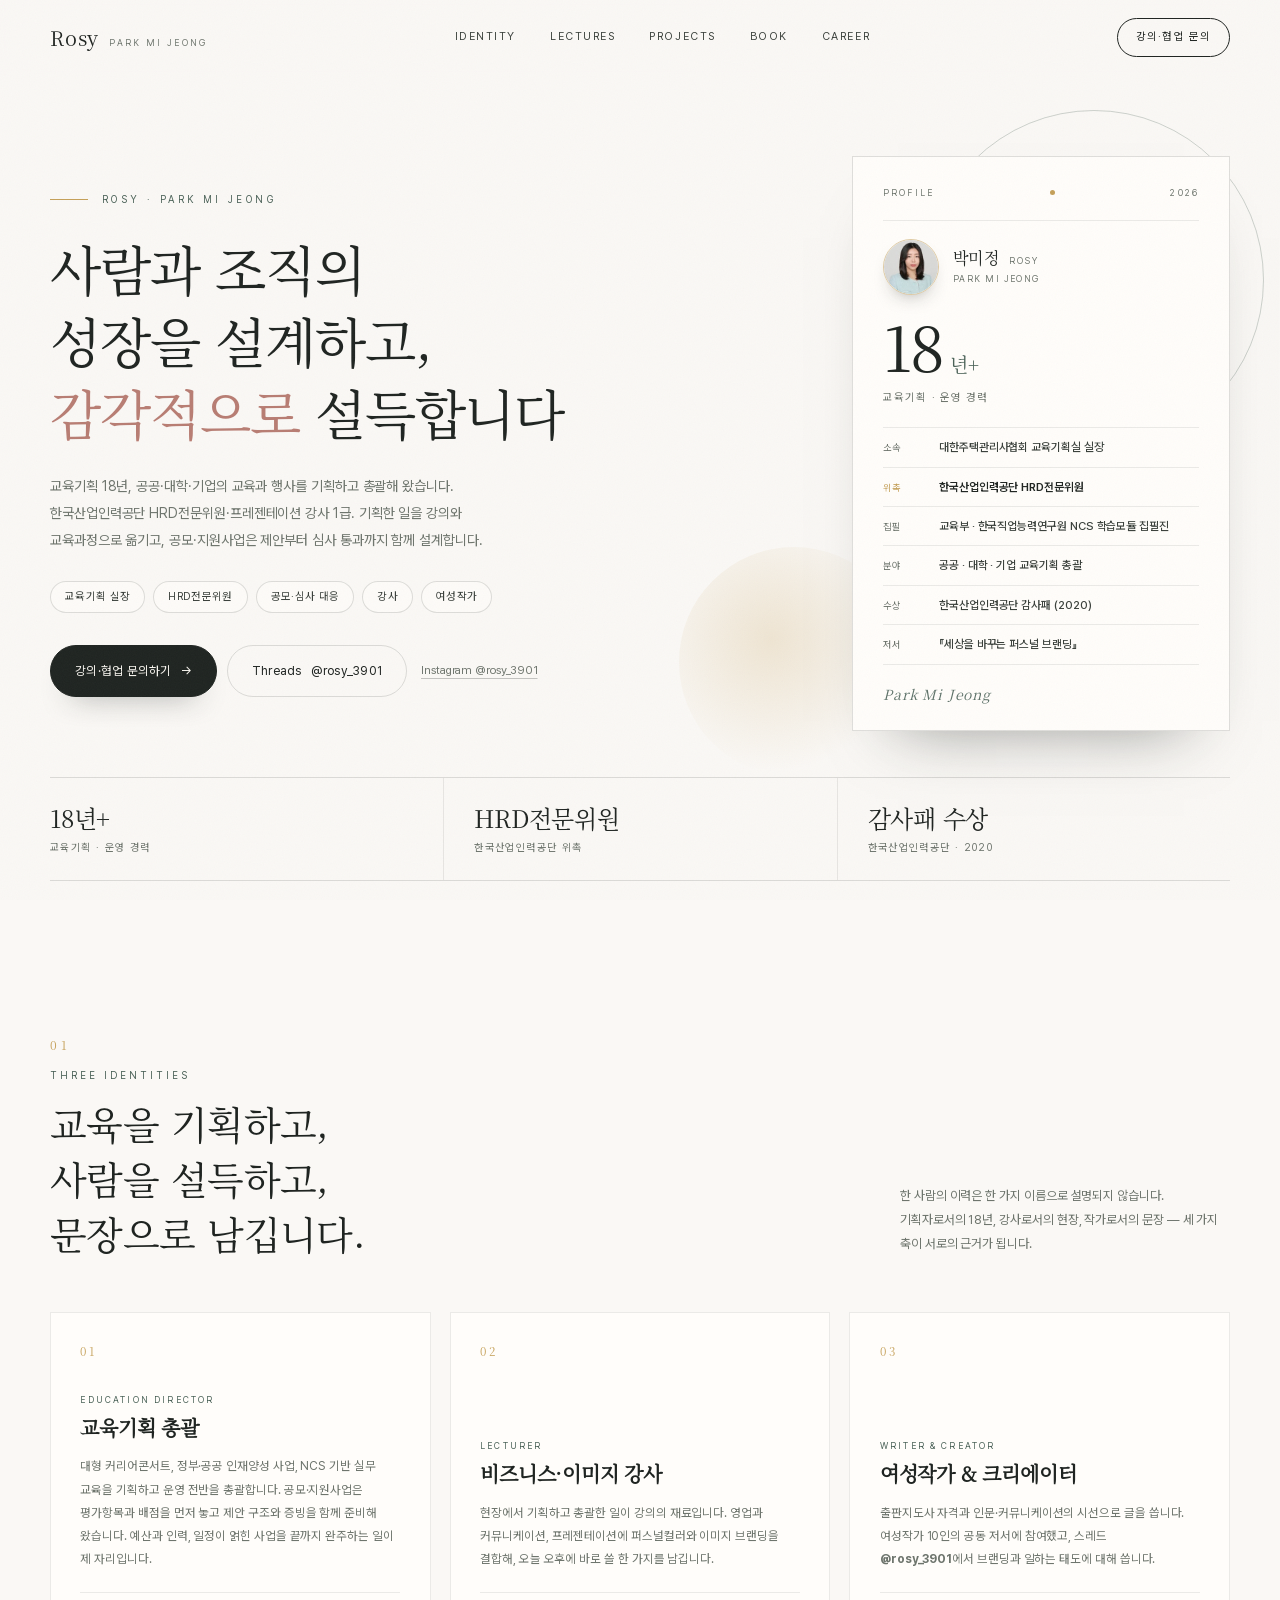
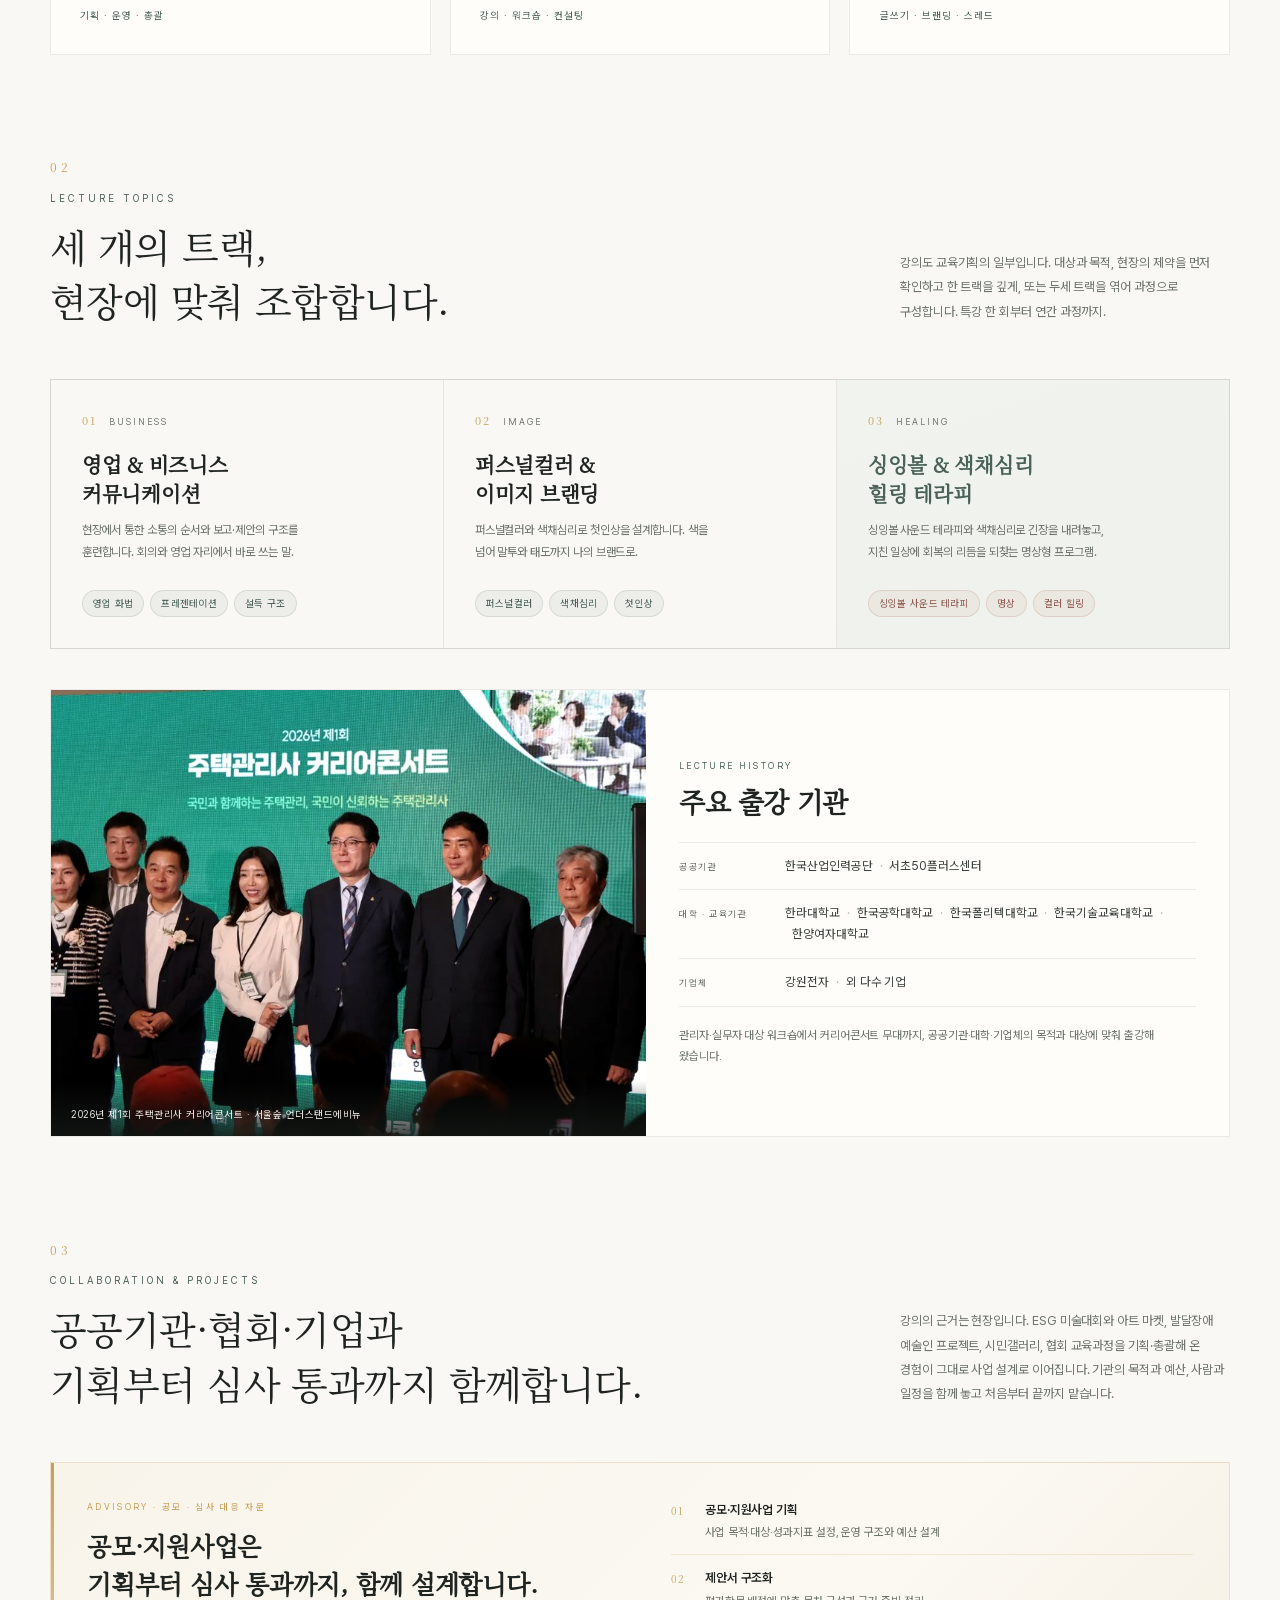
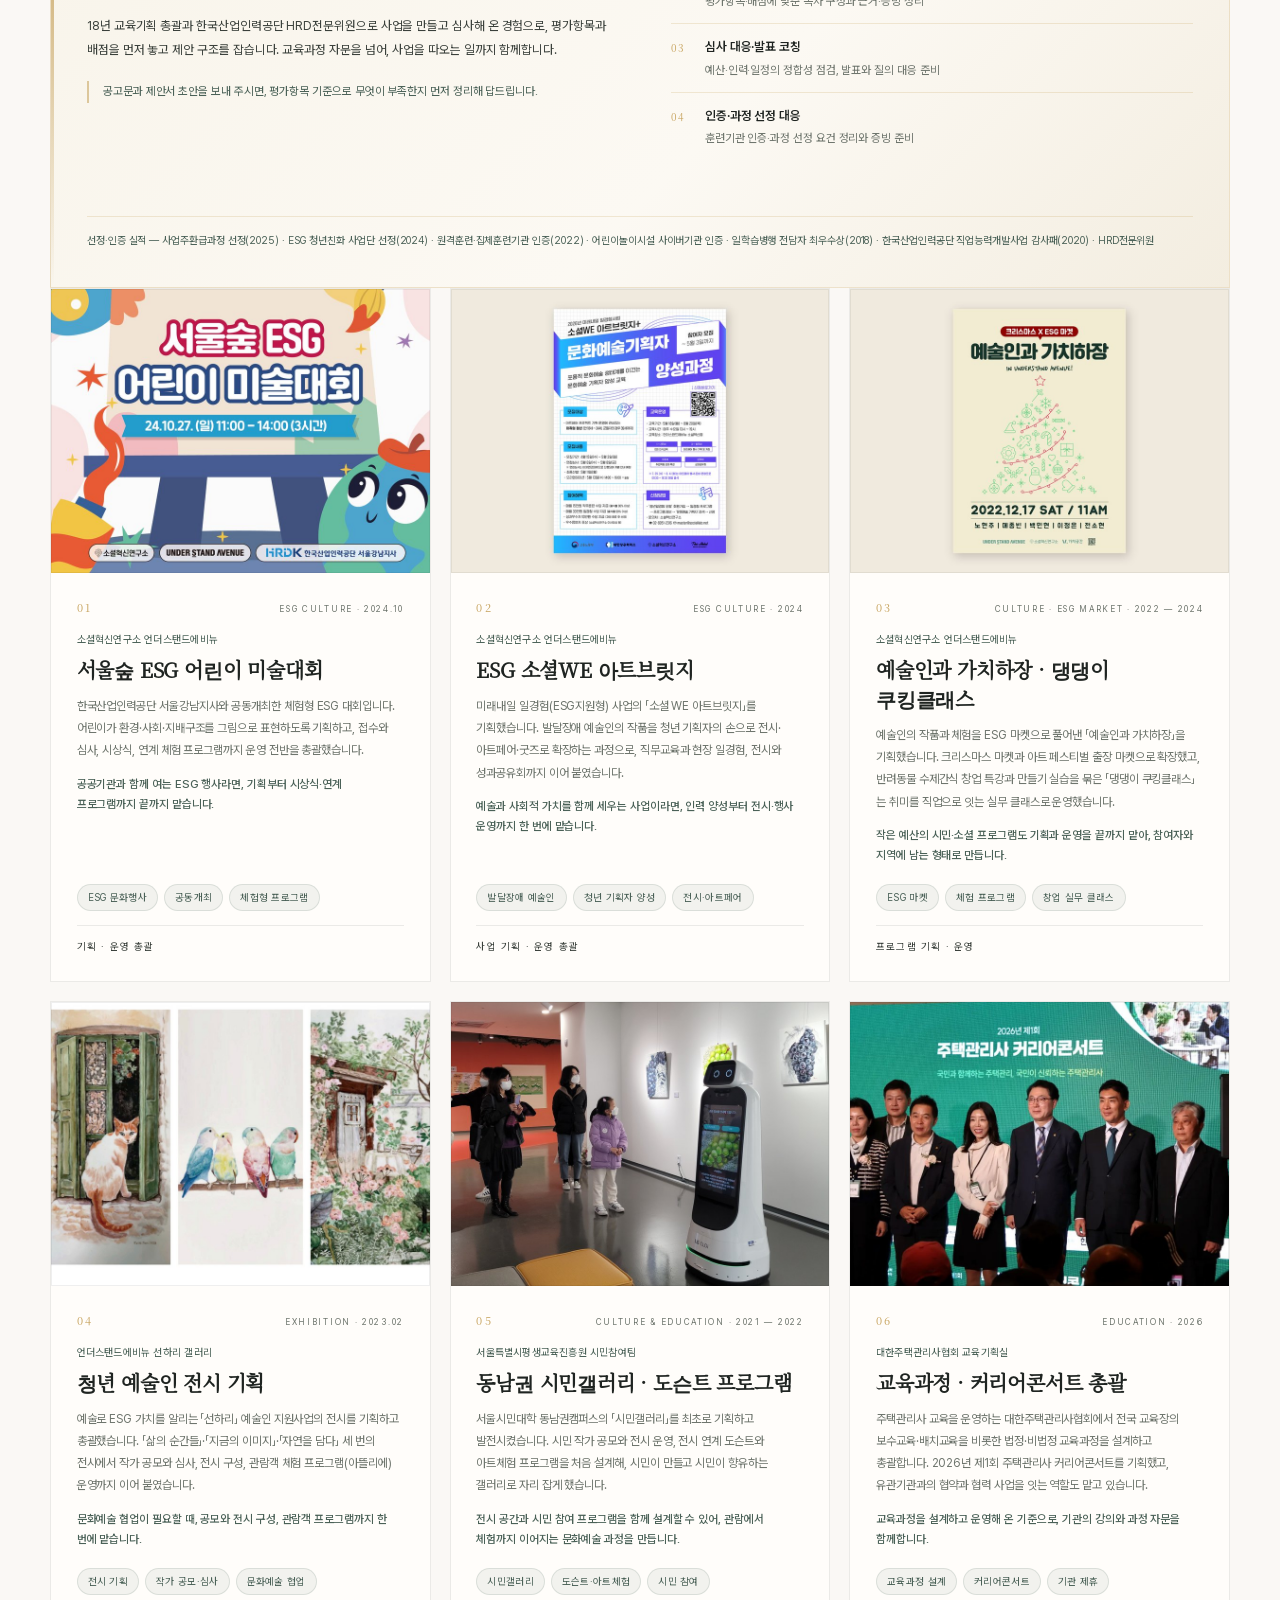
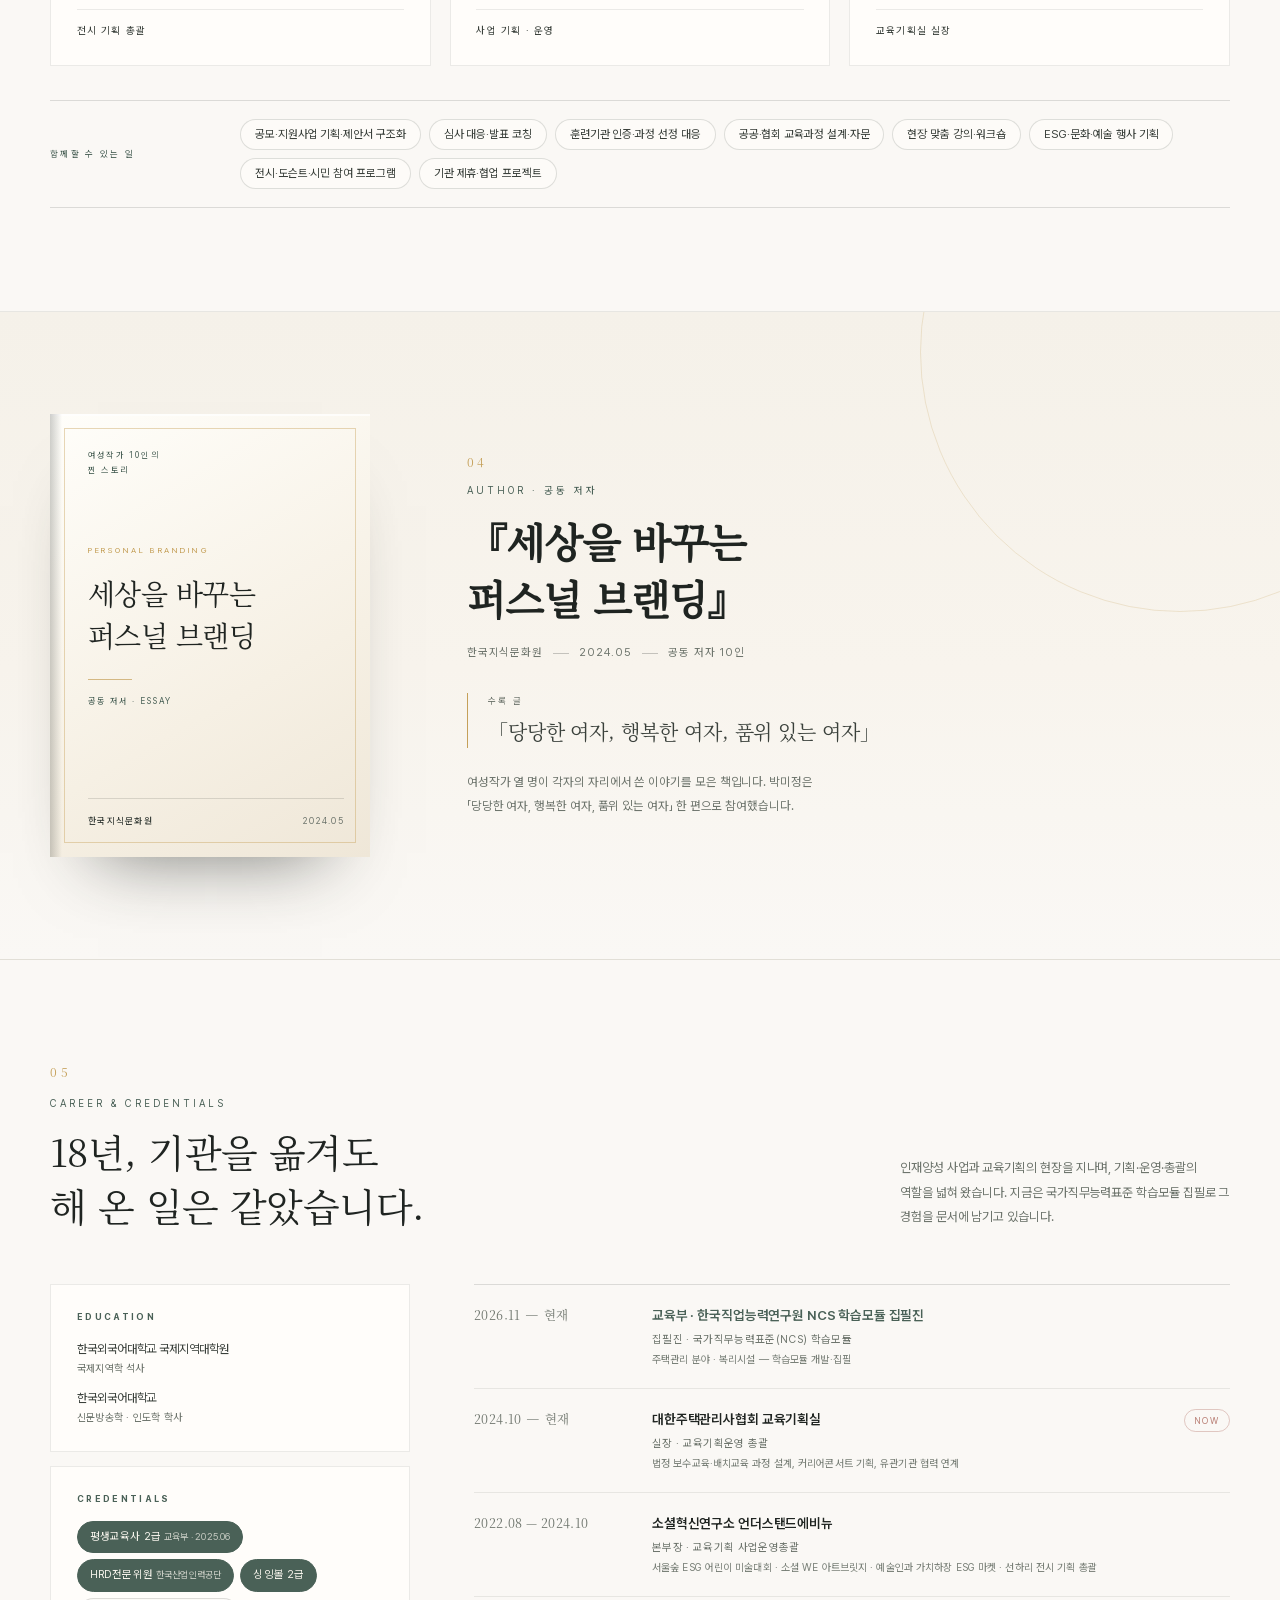
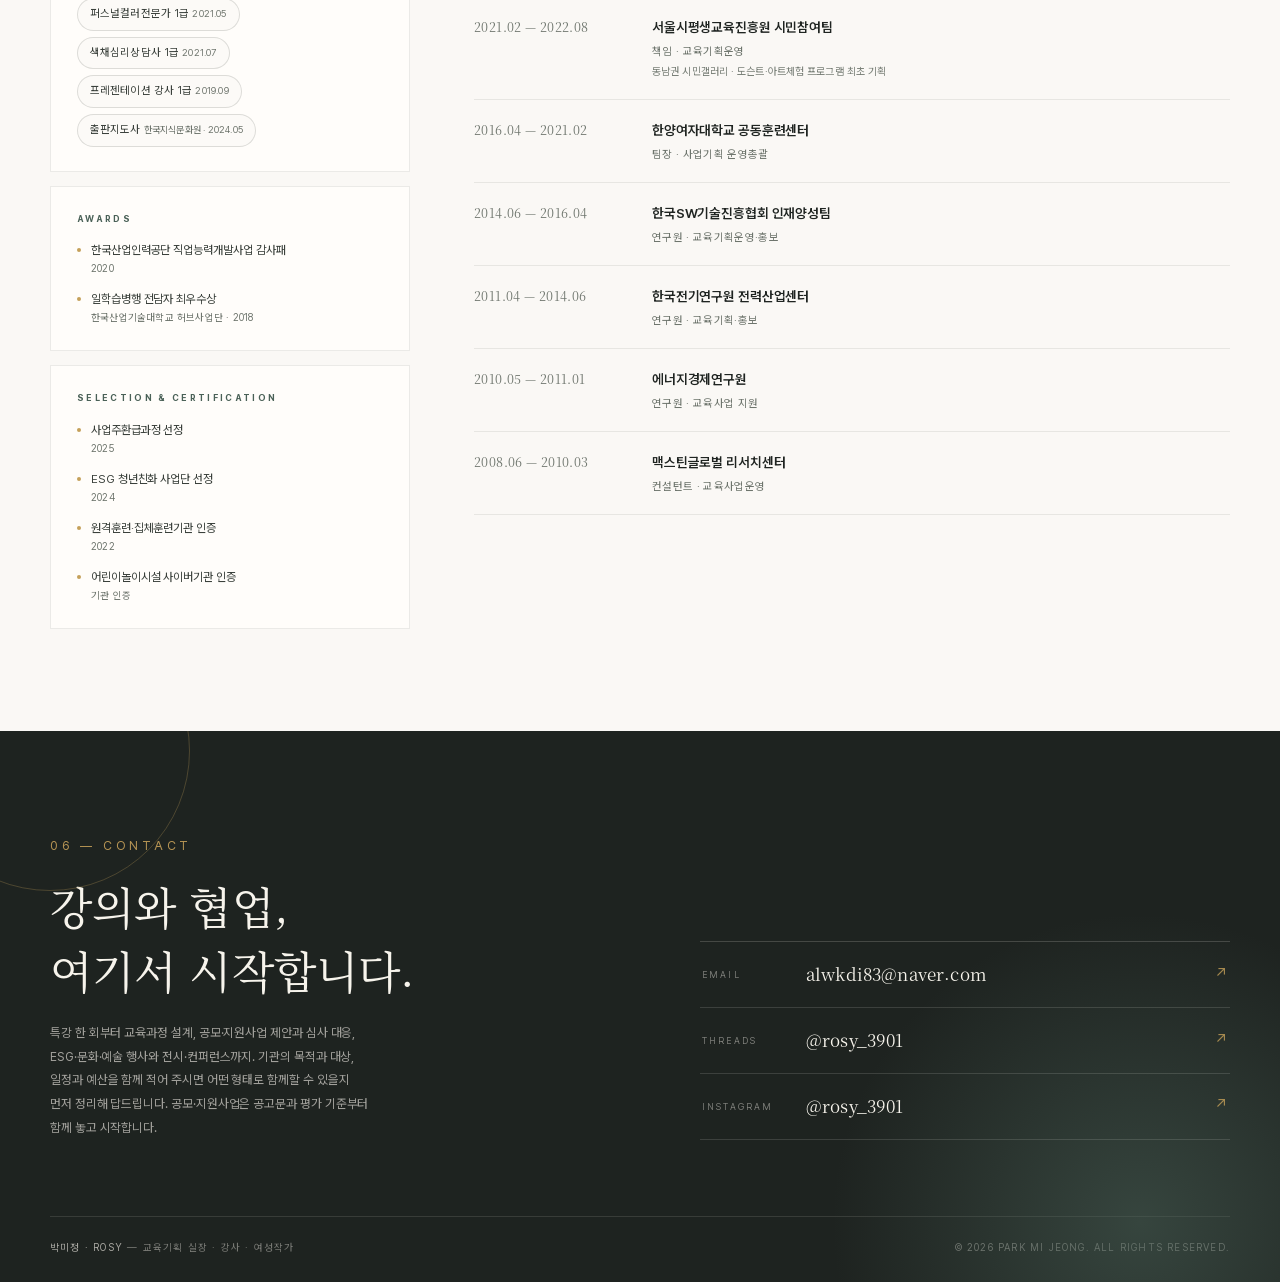
==== commit ec631b56: "자문 블록에 문의 안내 문장 추가" ====
--- a/index.html
+++ b/index.html
@@ -215,6 +215,7 @@
   .adv-list b{display:block;font-size:12.5px;font-weight:600;color:var(--ink);word-break:keep-all}
   .adv-list span span{display:block;margin-top:3px;font-size:11.5px;line-height:1.7;color:var(--muted);word-break:keep-all}
   .adv-evidence{grid-column:1/-1;margin-top:4px;padding-top:14px;border-top:1px solid rgba(197,160,89,.22);font-size:10.5px;line-height:1.9;color:var(--sage);word-break:keep-all}
+  .adv-note{margin-top:20px;padding-left:14px;border-left:2px solid rgba(197,160,89,.55);font-size:11.5px;line-height:1.85;color:var(--sage);word-break:keep-all}
   .collab-areas{display:grid;grid-template-columns:170px minmax(0,1fr);gap:20px;align-items:center;margin-top:clamp(24px,3vw,34px);padding:18px 0;border-top:1px solid var(--line);border-bottom:1px solid var(--line)}
   .ca-label{font-size:9px;letter-spacing:.26em;text-transform:uppercase;color:var(--sage)}
   .ca-list{display:flex;flex-wrap:wrap;gap:8px}
@@ -577,6 +578,7 @@
           <p class="adv-kicker">Advisory · 공모 · 심사 대응 자문</p>
           <h3 class="adv-title">공모·지원사업은<br>기획부터 심사 통과까지, 함께 설계합니다.</h3>
           <p class="adv-lead">18년 교육기획 총괄과 한국산업인력공단 HRD전문위원으로 사업을 만들고 심사해 온 경험으로, 평가항목과 배점을 먼저 놓고 제안 구조를 잡습니다. 교육과정 자문을 넘어, 사업을 따오는 일까지 함께합니다.</p>
+          <p class="adv-note">공고문과 제안서 초안을 보내 주시면, 평가항목 기준으로 무엇이 부족한지 먼저 정리해 답드립니다.</p>
         </div>
         <ol class="adv-list">
           <li><span class="adv-no">01</span><span><b>공모·지원사업 기획</b><span>사업 목적·대상·성과지표 설정, 운영 구조와 예산 설계</span></span></li>
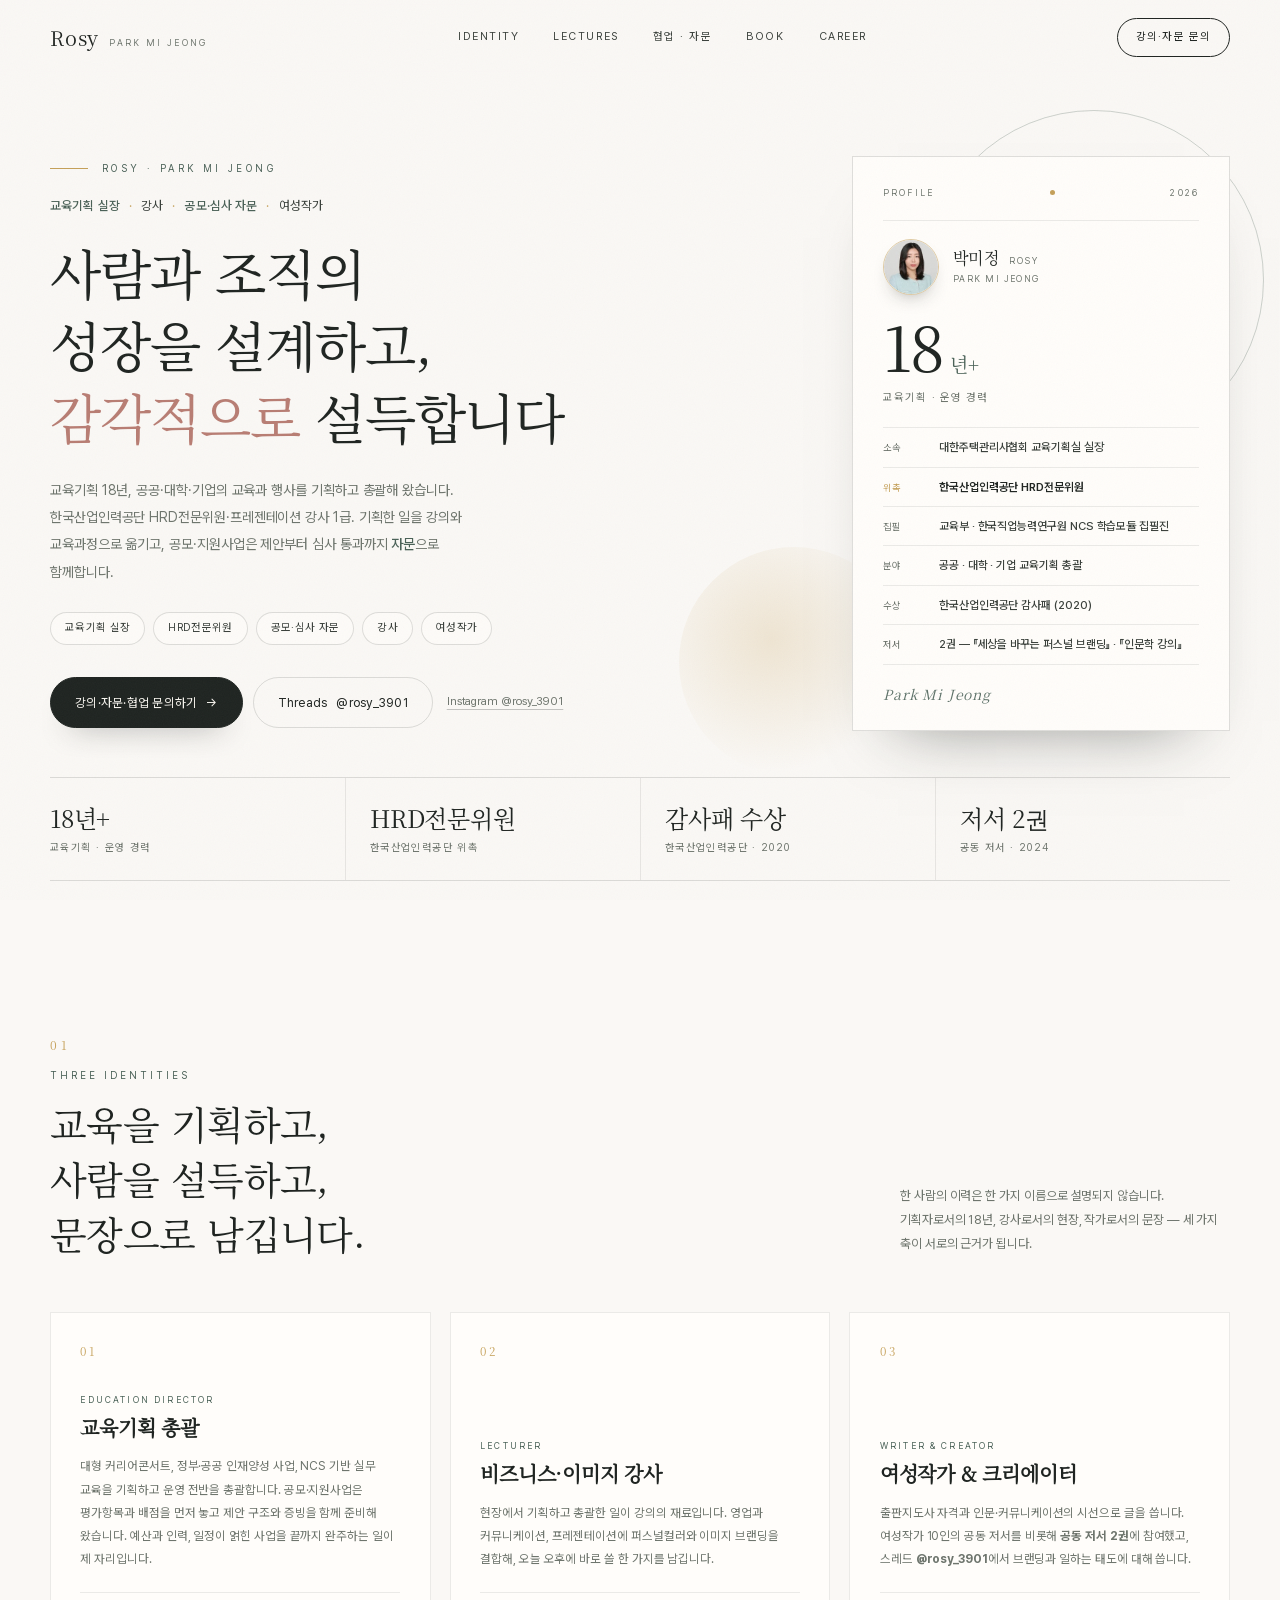
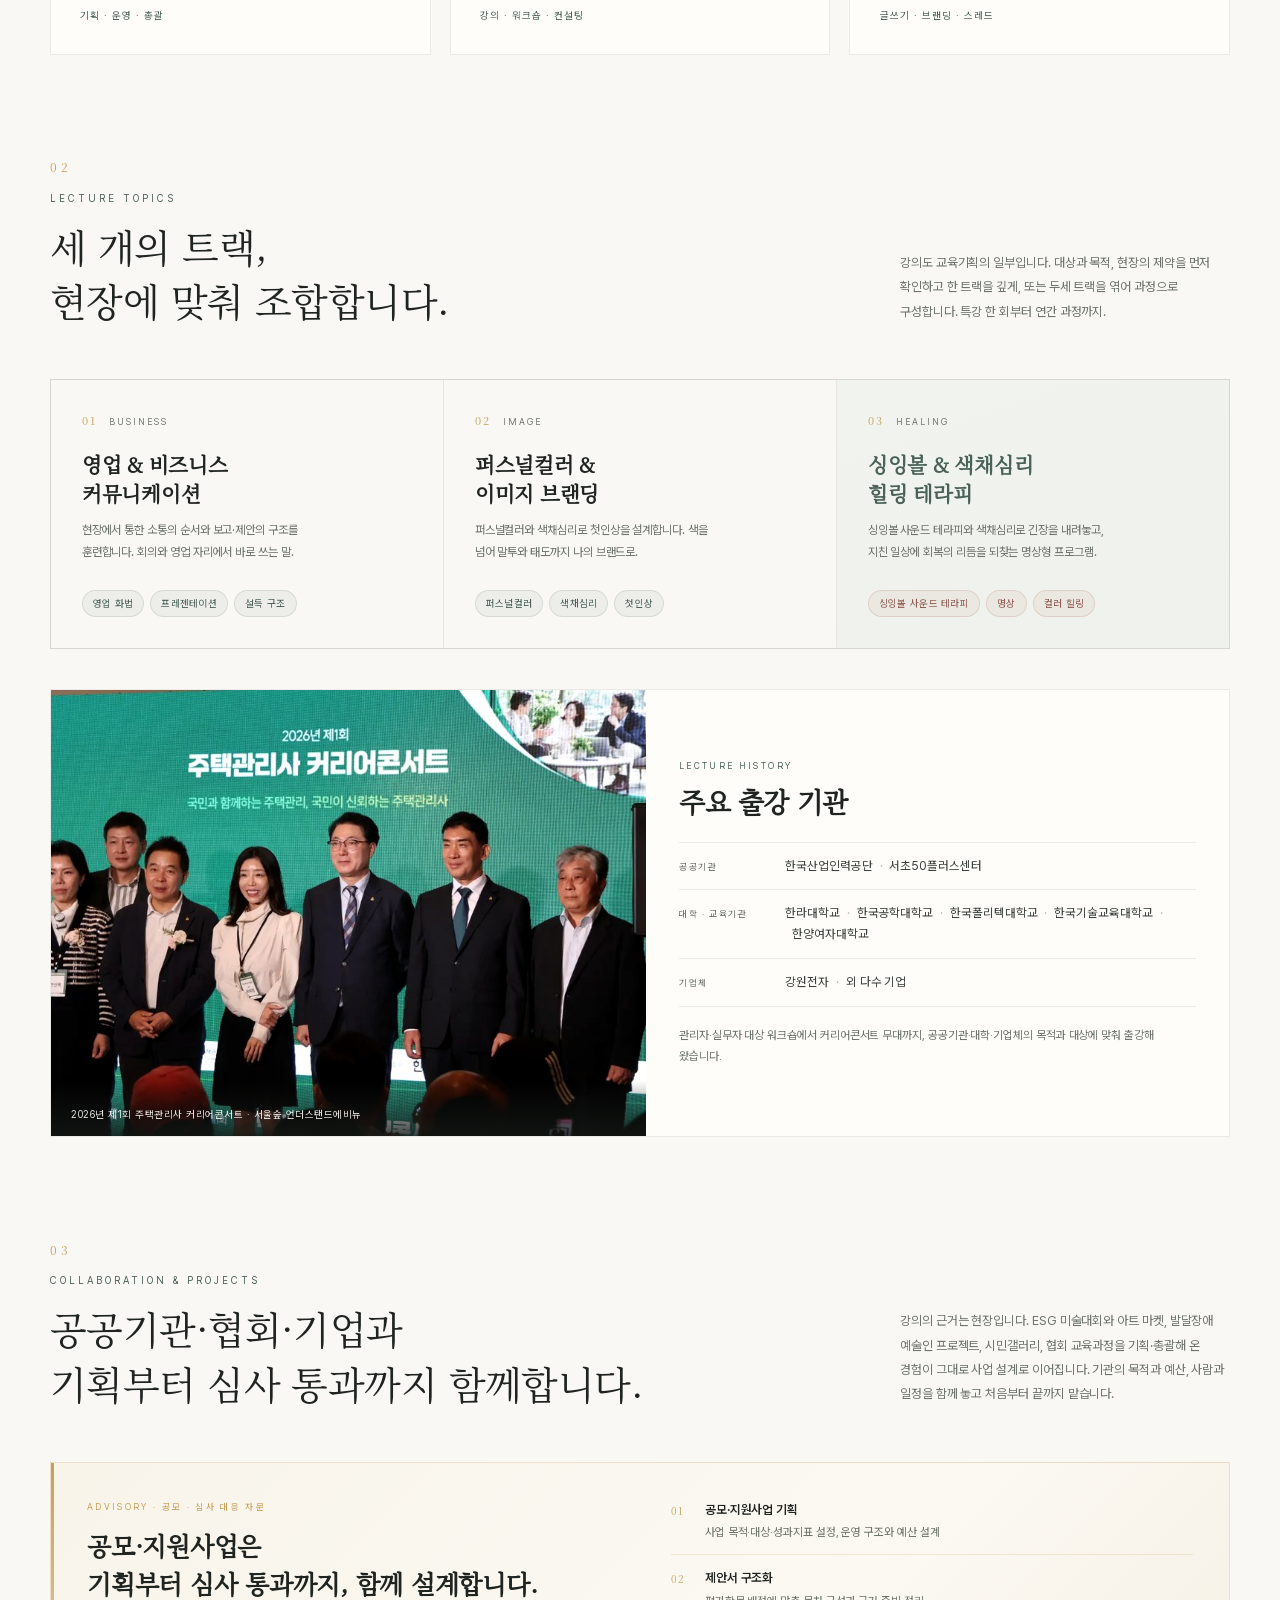
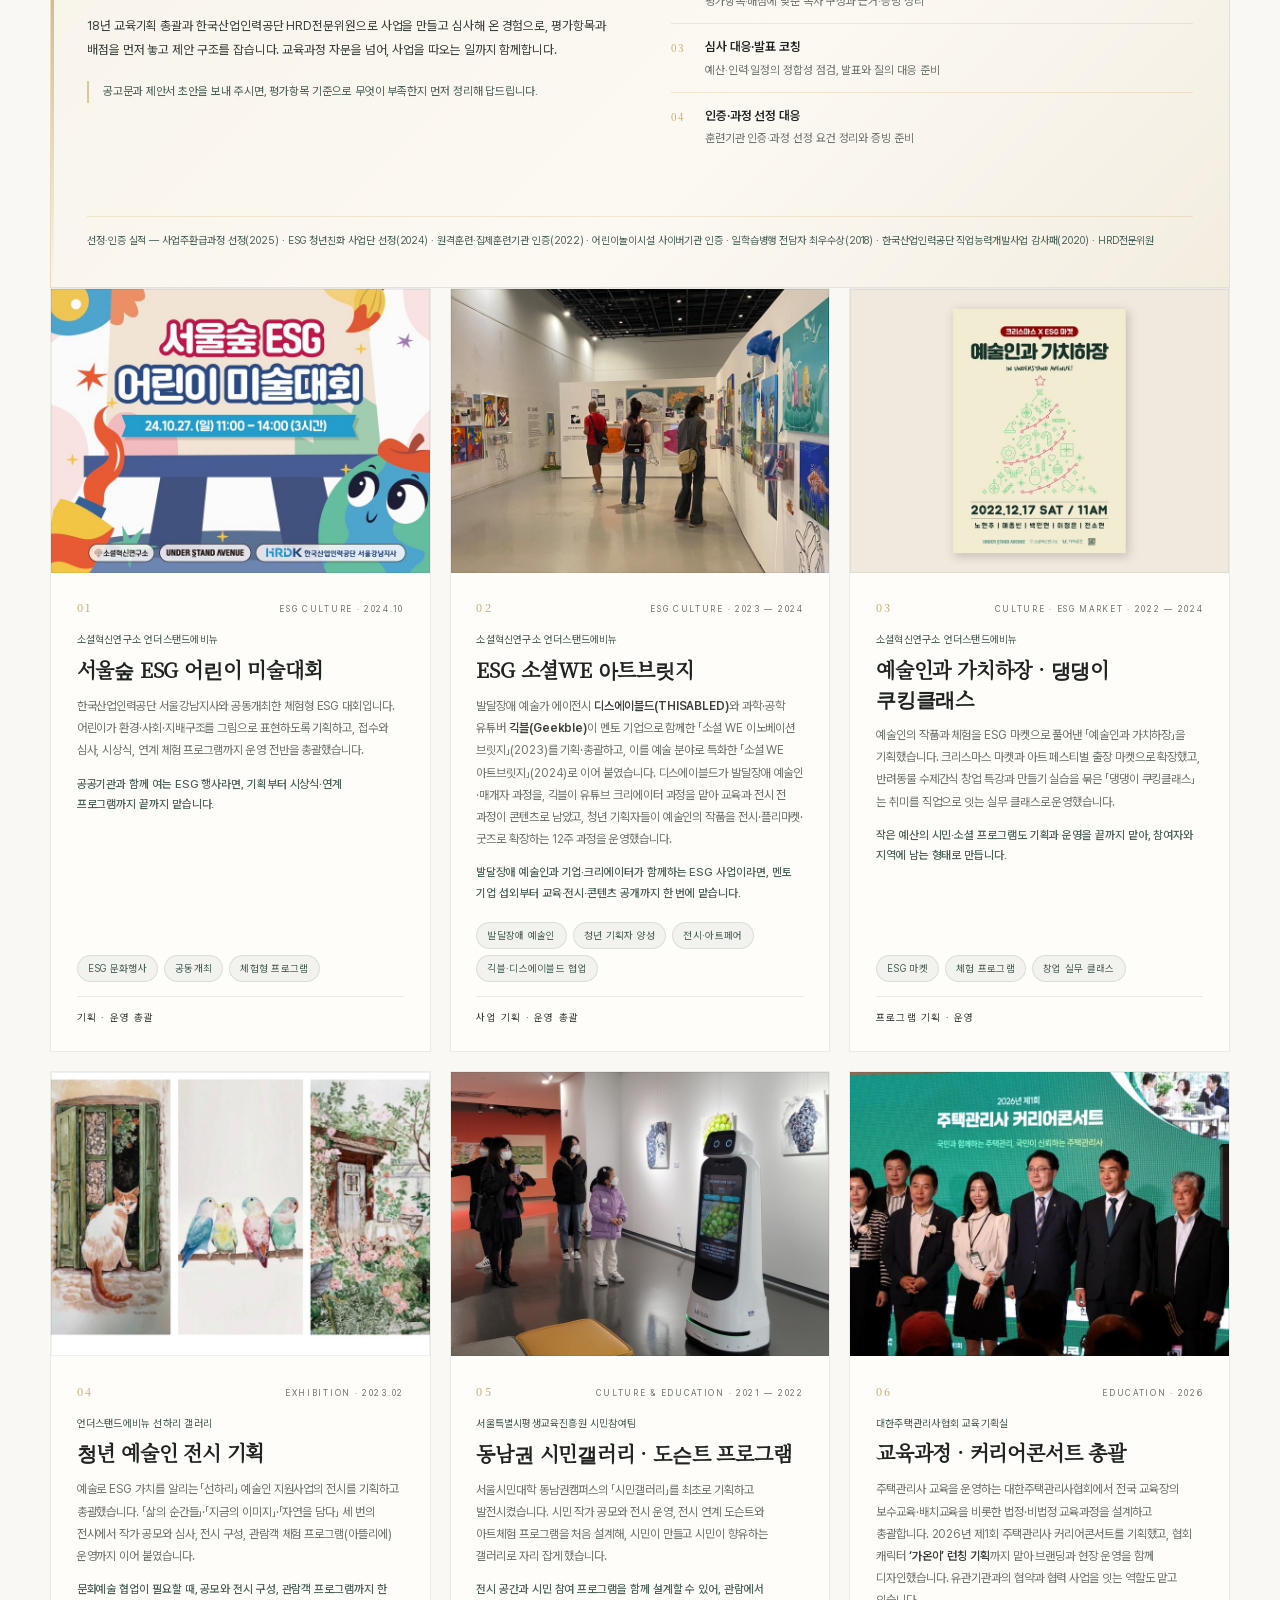
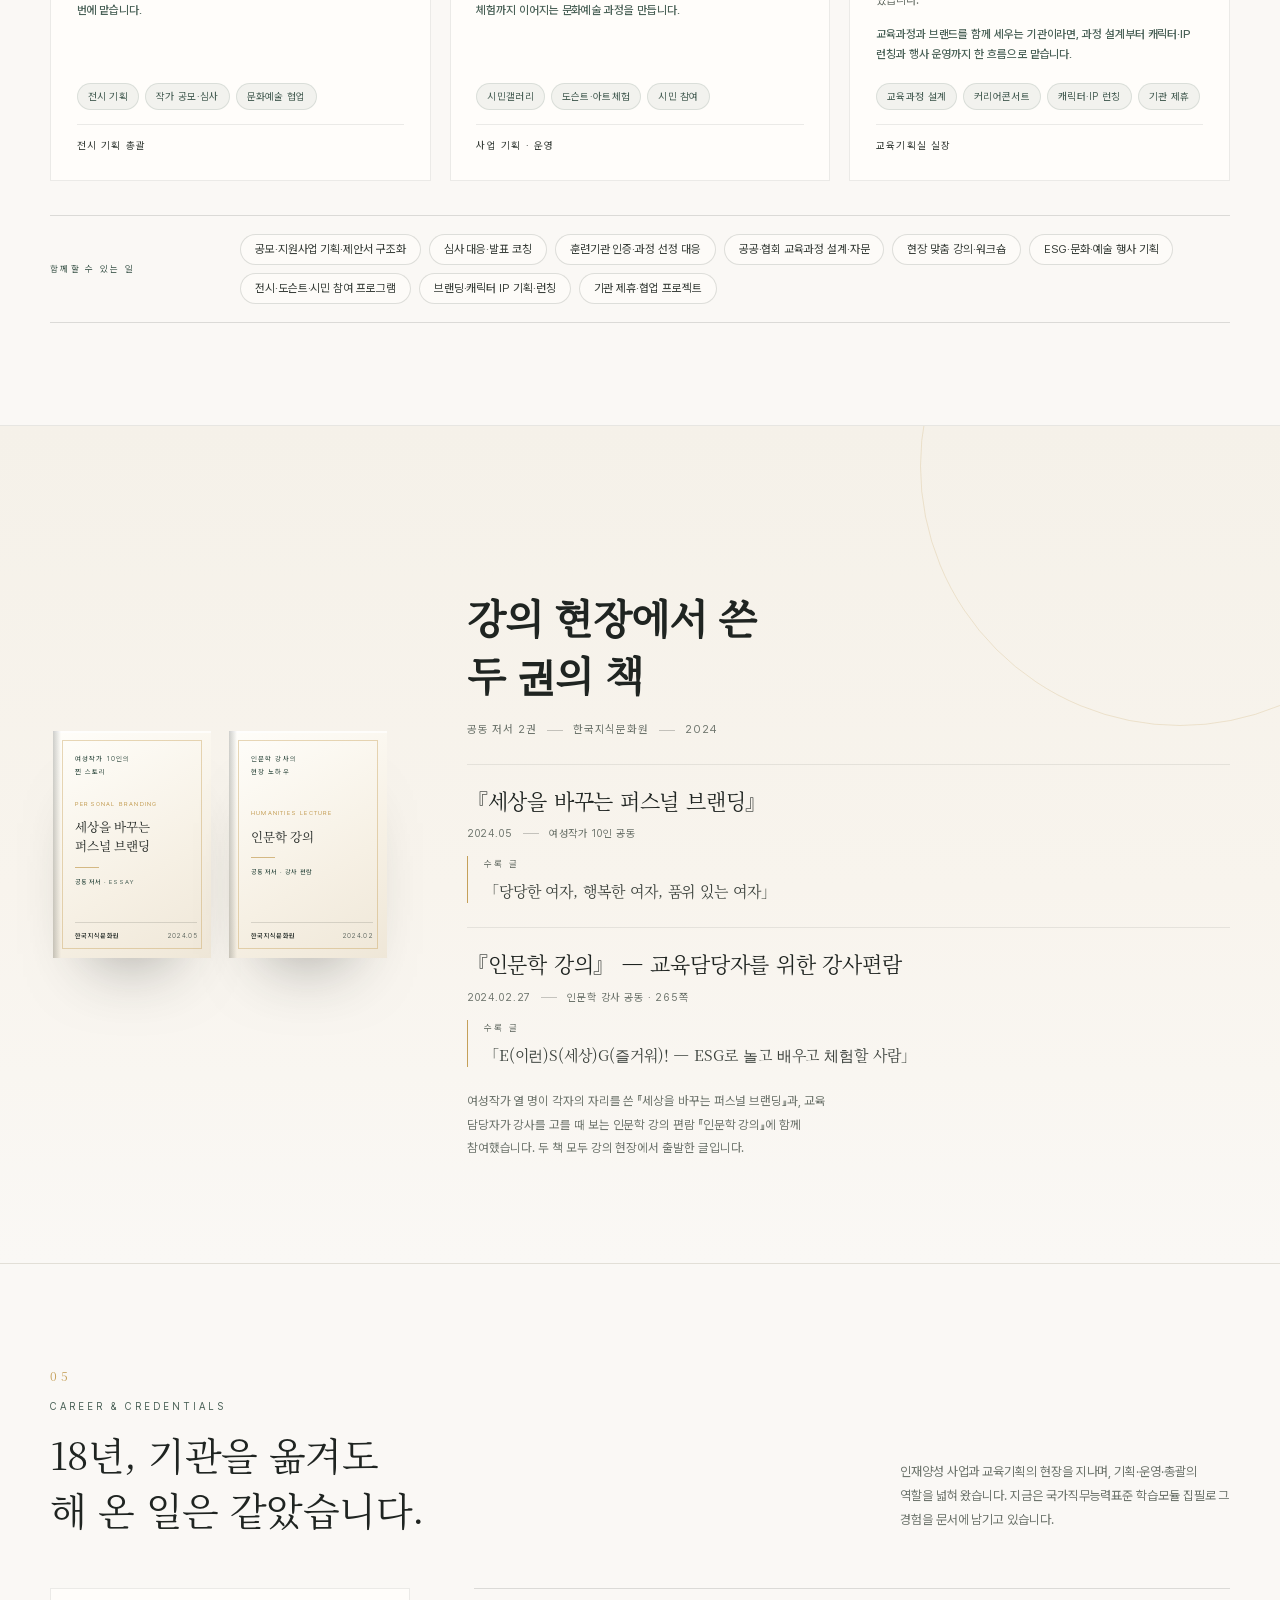
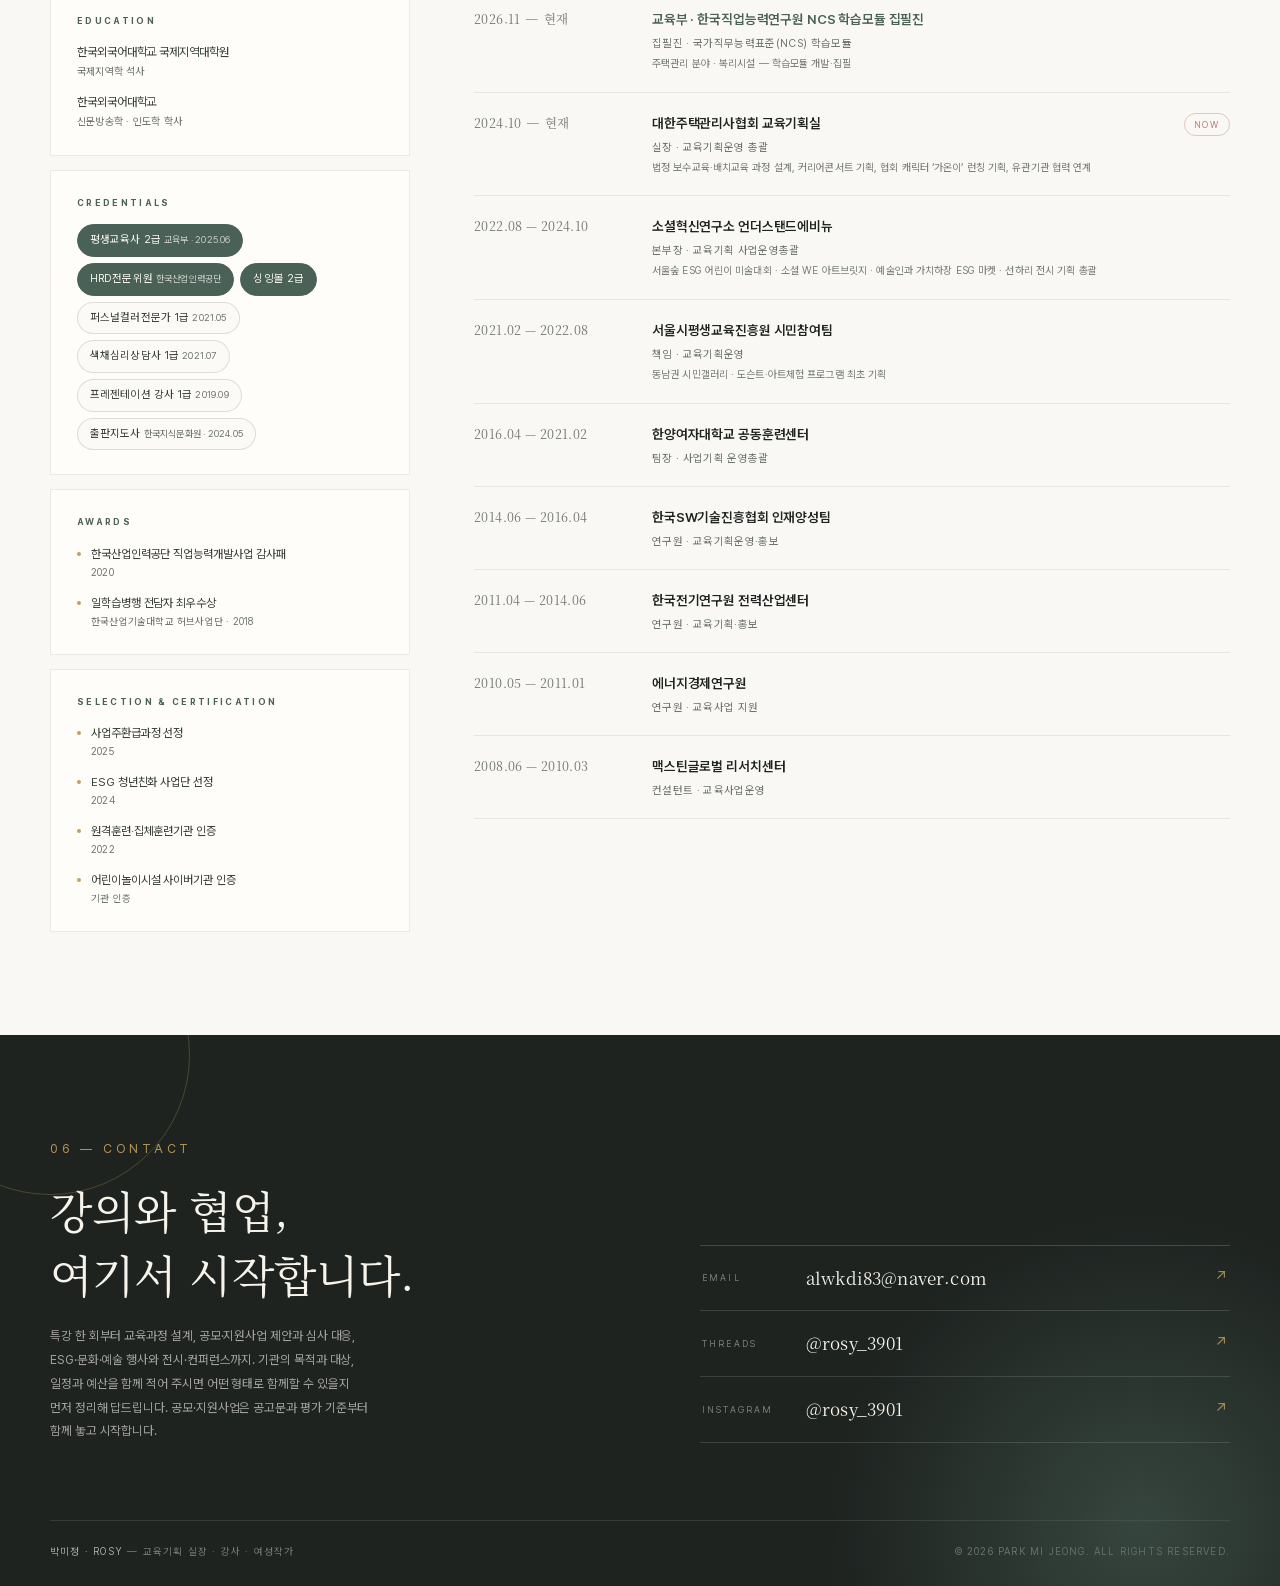
==== commit 21316c31: "아트브릿지 카드에 긱블(Geekble)·디스에이블드(THISABLED) 협업 반영과 공식 전시 사진 교체, 상단 메뉴·히어로에 공모·심사 자문 노출, 커리어콘서트 카드에 협회 캐릭" ====
--- a/index.html
+++ b/index.html
@@ -3,22 +3,22 @@
 <head>
 <meta charset="utf-8">
 <meta name="viewport" content="width=device-width, initial-scale=1">
-<title>박미정 · Rosy — 교육기획 실장 · 강사 · 여성작가</title>
-<meta name="description" content="교육기획 18년, 공모·지원사업 기획과 심사 대응 자문, 한국산업인력공단 HRD전문위원, 교육부·한국직업능력연구원 NCS 학습모듈 집필진·프레젠테이션 강사 1급. ESG 미술대회·전시·협회 교육과정을 기획·총괄해 온 강사로, 세 트랙의 실전 강의와 공모·과정 자문·프로젝트 협업을 함께합니다.">
+<title>박미정 · Rosy — 교육기획 실장 · 강사 · 공모·심사 자문 · 여성작가</title>
+<meta name="description" content="교육기획 18년, 공모·지원사업 기획과 심사 대응 자문, 한국산업인력공단 HRD전문위원, 교육부·한국직업능력연구원 NCS 학습모듈 집필진·프레젠테이션 강사 1급, 공동 저서 2권. ESG 미술대회·전시·협회 교육과정을 기획·총괄해 온 강사로, 세 트랙의 실전 강의와 공모·과정 자문·프로젝트 협업을 함께합니다.">
 <link rel="canonical" href="https://mjpark3901-sketch.github.io/">
 <meta property="og:type" content="website">
 <meta property="og:site_name" content="박미정 · Rosy">
 <meta property="og:locale" content="ko_KR">
 <meta property="og:url" content="https://mjpark3901-sketch.github.io/">
-<meta property="og:title" content="박미정 · Rosy — 교육기획 실장 · 강사 · 여성작가">
-<meta property="og:description" content="교육기획 18년, 공모·지원사업 기획과 심사 대응 자문, 한국산업인력공단 HRD전문위원, 교육부·한국직업능력연구원 NCS 학습모듈 집필진. ESG 미술대회·전시·협회 교육과정을 기획·총괄해 온 강사가 영업·커뮤니케이션, 퍼스널컬러·이미지 브랜딩, 싱잉볼·색채심리 힐링 테라피 — 세 트랙을 현장에 맞춰 조합하고, 공모사업 제안과 심사 대응까지 함께 설계합니다.">
+<meta property="og:title" content="박미정 · Rosy — 교육기획 실장 · 강사 · 공모·심사 자문 · 여성작가">
+<meta property="og:description" content="교육기획 18년, 공모·지원사업 기획과 심사 대응 자문, 한국산업인력공단 HRD전문위원, 교육부·한국직업능력연구원 NCS 학습모듈 집필진, 공동 저서 2권. ESG 미술대회·전시·협회 교육과정을 기획·총괄해 온 강사가 영업·커뮤니케이션, 퍼스널컬러·이미지 브랜딩, 싱잉볼·색채심리 힐링 테라피 — 세 트랙을 현장에 맞춰 조합하고, 공모사업 제안과 심사 대응까지 함께 설계합니다.">
 <meta property="og:image" content="https://mjpark3901-sketch.github.io/assets/career-concert-2026.jpg">
 <meta property="og:image:width" content="1200">
 <meta property="og:image:height" content="900">
 <meta property="og:image:alt" content="2026년 제1회 주택관리사 커리어콘서트 무대">
 <meta name="twitter:card" content="summary_large_image">
-<meta name="twitter:title" content="박미정 · Rosy — 교육기획 실장 · 강사 · 여성작가">
-<meta name="twitter:description" content="교육기획 18년, 공모·지원사업 기획과 심사 대응 자문, 한국산업인력공단 HRD전문위원, 교육부·한국직업능력연구원 NCS 학습모듈 집필진. ESG 미술대회·전시·교육과정을 기획·총괄해 온 강사의 세 트랙 실전 강의와 공모·과정 자문.">
+<meta name="twitter:title" content="박미정 · Rosy — 교육기획 실장 · 강사 · 공모·심사 자문 · 여성작가">
+<meta name="twitter:description" content="교육기획 18년, 공모·지원사업 기획과 심사 대응 자문, 한국산업인력공단 HRD전문위원, 교육부·한국직업능력연구원 NCS 학습모듈 집필진, 공동 저서 2권. ESG 미술대회·전시·교육과정을 기획·총괄해 온 강사의 세 트랙 실전 강의와 공모·과정 자문.">
 <meta name="twitter:image" content="https://mjpark3901-sketch.github.io/assets/career-concert-2026.jpg">
 <meta name="theme-color" content="#FAF8F5">
 <link rel="stylesheet" href="fonts/fonts.css">
@@ -80,9 +80,13 @@
   .hero-grid{display:grid;grid-template-columns:minmax(0,1.06fr) minmax(320px,.94fr);gap:clamp(32px,5vw,76px);align-items:center}
   .eyebrow{display:flex;align-items:center;gap:14px;font-size:10px;letter-spacing:.34em;text-transform:uppercase;color:var(--sage)}
   .eyebrow::before{content:"";width:38px;height:1px;background:var(--gold);flex:none}
-  .hero-title{font-family:var(--serif);font-weight:400;font-size:clamp(33px,4.15vw,56px);line-height:1.36;letter-spacing:-.02em;margin-top:24px;word-break:keep-all;text-wrap:balance}
+  .hero-role{margin-top:18px;display:flex;flex-wrap:wrap;align-items:center;gap:6px 9px;font-size:12.5px;letter-spacing:.01em;color:var(--ink-soft)}
+  .hero-role i{font-style:normal;color:rgba(197,160,89,.9)}
+  .hero-role b{font-weight:500;color:var(--sage)}
+  .hero-title{font-family:var(--serif);font-weight:400;font-size:clamp(33px,4.15vw,56px);line-height:1.36;letter-spacing:-.02em;margin-top:20px;word-break:keep-all;text-wrap:balance}
   .hero-title em{font-style:normal;color:var(--rose)}
   .hero-lead{margin-top:24px;max-width:440px;font-size:14px;line-height:1.95;color:var(--muted);word-break:keep-all}
+  .hero-lead b{font-weight:500;color:var(--sage)}
   .tags{display:flex;flex-wrap:wrap;gap:8px;margin-top:26px}
   .tag{border:1px solid var(--line);border-radius:999px;padding:6px 14px;font-size:11px;letter-spacing:.03em;color:var(--ink-soft);background:rgba(255,253,250,.55)}
   .actions{display:flex;align-items:center;flex-wrap:wrap;gap:10px;margin-top:32px}
@@ -120,8 +124,8 @@
   .pc-name-en{margin-top:3px;font-size:9px;letter-spacing:.16em;text-transform:uppercase;color:var(--muted)}
 
   /* ---------- stats ---------- */
-  .stats{display:grid;grid-template-columns:repeat(3,1fr);border-top:1px solid var(--line);border-bottom:1px solid var(--line);margin-top:clamp(28px,4vw,46px)}
-  .stat{padding:24px 30px;border-left:1px solid var(--line-soft)}
+  .stats{display:grid;grid-template-columns:repeat(4,1fr);border-top:1px solid var(--line);border-bottom:1px solid var(--line);margin-top:clamp(28px,4vw,46px)}
+  .stat{padding:24px 24px;border-left:1px solid var(--line-soft)}
   .stat:first-child{border-left:0;padding-left:0}
   .stat .k{font-family:var(--serif);font-size:24px;letter-spacing:-.01em;line-height:1.3}
   .stat .v{margin-top:5px;font-size:10.5px;letter-spacing:.13em;color:var(--muted);text-transform:uppercase}
@@ -197,6 +201,7 @@
   .proj-org{margin-top:14px;font-size:10.5px;letter-spacing:.02em;color:var(--sage);word-break:keep-all}
   .proj-title{margin-top:6px;font-family:var(--serif);font-size:clamp(17px,1.6vw,20px);line-height:1.45;letter-spacing:-.01em;word-break:keep-all}
   .proj-desc{margin-top:11px;font-size:12px;line-height:1.85;color:var(--muted);word-break:keep-all}
+  .proj-desc b{font-weight:600;color:var(--ink-soft)}
   .proj-why{margin-top:12px;font-size:11.5px;line-height:1.8;color:var(--sage);font-weight:500;word-break:keep-all}
   .proj-tags{display:flex;flex-wrap:wrap;gap:6px;margin-top:auto;padding-top:18px}
   .proj-tags span{font-size:10px;letter-spacing:.03em;color:var(--sage);background:rgba(74,97,87,.07);border:1px solid rgba(74,97,87,.14);border-radius:999px;padding:4px 10px}
@@ -238,7 +243,22 @@
   .bc-tag{margin-top:14px;font-size:8.5px;letter-spacing:.24em;text-transform:uppercase;color:var(--sage)}
   .bc-bottom{position:relative;margin-top:24px;padding-top:14px;border-top:1px solid rgba(31,36,33,.14);display:flex;justify-content:space-between;align-items:baseline;font-size:9px;letter-spacing:.14em;color:var(--muted);text-transform:uppercase}
   .bc-bottom b{font-weight:500;color:var(--ink-soft)}
+  .book-shelf{display:flex;align-items:flex-end;justify-content:center;gap:clamp(10px,1.6vw,18px)}
+  .book-shelf .book-cover{width:min(158px,48%);aspect-ratio:3/4.3;padding:22px 14px 16px 22px}
+  .book-shelf .book-cover::before{width:8px}
+  .book-shelf .book-cover::after{inset:9px}
+  .book-shelf .bc-top{font-size:6.6px;letter-spacing:.17em;line-height:1.9}
+  .book-shelf .bc-en{font-size:6px;letter-spacing:.2em}
+  .book-shelf .bc-title{font-size:12.5px;line-height:1.5;margin-top:9px}
+  .book-shelf .bc-rule{width:24px;margin-top:11px}
+  .book-shelf .bc-tag{font-size:6.2px;letter-spacing:.13em;margin-top:9px}
+  .book-shelf .bc-bottom{font-size:6.4px;letter-spacing:.05em;margin-top:14px;padding-top:8px}
   .book-copy .sec-kicker{margin-top:9px}
+  .book-item{margin-top:24px;padding-top:20px;border-top:1px solid var(--line-soft)}
+  .book-item h3{font-family:var(--serif);font-weight:400;font-size:clamp(16px,1.75vw,21px);line-height:1.5;letter-spacing:-.01em;word-break:keep-all}
+  .book-item .book-meta{margin-top:9px;font-size:10.5px}
+  .book-item .essay{margin-top:13px;padding-left:16px}
+  .book-item .essay p{font-size:clamp(13px,1.35vw,15px)}
   .book-title{margin-top:14px;font-family:var(--serif);font-size:clamp(26px,3.2vw,40px);line-height:1.42;letter-spacing:-.02em;word-break:keep-all}
   .book-meta{margin-top:18px;display:flex;flex-wrap:wrap;align-items:center;gap:10px;font-size:11px;letter-spacing:.08em;color:var(--muted)}
   .book-meta .sep{width:16px;height:1px;background:rgba(31,36,33,.24)}
@@ -387,11 +407,11 @@
     <nav class="nav" aria-label="주요 섹션">
       <a href="#identity">Identity</a>
       <a href="#lectures">Lectures</a>
-      <a href="#collaboration">Projects</a>
+      <a href="#collaboration">협업 · 자문</a>
       <a href="#book">Book</a>
       <a href="#career">Career</a>
     </nav>
-    <a class="head-cta" href="#contact">강의·협업 문의</a>
+    <a class="head-cta" href="#contact">강의·자문 문의</a>
   </div>
 </header>
 
@@ -403,17 +423,18 @@
       <div class="hero-grid">
         <div class="hero-copy">
           <p class="eyebrow" data-rv>ROSY · PARK MI JEONG</p>
+          <p class="hero-role" data-rv style="--d:.04s"><b>교육기획 실장</b><i>·</i>강사<i>·</i><b>공모·심사 자문</b><i>·</i>여성작가</p>
           <h1 class="hero-title" data-rv style="--d:.08s">사람과 조직의 성장을 설계하고,<br><em>감각적으로</em> 설득합니다</h1>
-          <p class="hero-lead" data-rv style="--d:.16s">교육기획 18년, 공공·대학·기업의 교육과 행사를 기획하고 총괄해 왔습니다. 한국산업인력공단 HRD전문위원·프레젠테이션 강사 1급. 기획한 일을 강의와 교육과정으로 옮기고, 공모·지원사업은 제안부터 심사 통과까지 함께 설계합니다.</p>
+          <p class="hero-lead" data-rv style="--d:.16s">교육기획 18년, 공공·대학·기업의 교육과 행사를 기획하고 총괄해 왔습니다. 한국산업인력공단 HRD전문위원·프레젠테이션 강사 1급. 기획한 일을 강의와 교육과정으로 옮기고, 공모·지원사업은 제안부터 심사 통과까지 <b>자문</b>으로 함께합니다.</p>
           <ul class="tags" data-rv style="--d:.22s">
             <li class="tag">교육기획 실장</li>
             <li class="tag">HRD전문위원</li>
-            <li class="tag">공모·심사 대응</li>
+            <li class="tag">공모·심사 자문</li>
             <li class="tag">강사</li>
             <li class="tag">여성작가</li>
           </ul>
           <div class="actions" data-rv style="--d:.28s">
-            <a class="btn" href="mailto:alwkdi83@naver.com">강의·협업 문의하기 <span class="arw">→</span></a>
+            <a class="btn" href="mailto:alwkdi83@naver.com">강의·자문·협업 문의하기 <span class="arw">→</span></a>
             <a class="btn btn-ghost" href="https://www.threads.net/@rosy_3901" target="_blank" rel="noopener">Threads <span class="arw">@rosy_3901</span></a>
             <a class="mini-link" href="https://www.instagram.com/rosy_3901/" target="_blank" rel="noopener">Instagram @rosy_3901</a>
           </div>
@@ -437,7 +458,7 @@
               <li><span>집필</span><b>교육부 · 한국직업능력연구원 NCS 학습모듈 집필진</b></li>
               <li><span>분야</span><b>공공 · 대학 · 기업 교육기획 총괄</b></li>
               <li><span>수상</span><b>한국산업인력공단 감사패 (2020)</b></li>
-              <li><span>저서</span><b>『세상을 바꾸는 퍼스널 브랜딩』</b></li>
+              <li><span>저서</span><b>2권 — 『세상을 바꾸는 퍼스널 브랜딩』 · 『인문학 강의』</b></li>
             </ul>
             <p class="pc-sign">Park Mi Jeong</p>
           </aside>
@@ -448,6 +469,7 @@
         <div class="stat"><p class="k">18년+</p><p class="v">교육기획 · 운영 경력</p></div>
         <div class="stat"><p class="k">HRD전문위원</p><p class="v">한국산업인력공단 위촉</p></div>
         <div class="stat"><p class="k">감사패 수상</p><p class="v">한국산업인력공단 · 2020</p></div>
+        <div class="stat"><p class="k">저서 2권</p><p class="v">공동 저서 · 2024</p></div>
       </div>
     </div>
   </section>
@@ -483,7 +505,7 @@
           <p class="id-no">03</p>
           <p class="id-en">Writer &amp; Creator</p>
           <h3 class="id-title">여성작가 &amp; 크리에이터</h3>
-          <p class="id-body">출판지도사 자격과 인문·커뮤니케이션의 시선으로 글을 씁니다. 여성작가 10인의 공동 저서에 참여했고, 스레드 <b>@rosy_3901</b>에서 브랜딩과 일하는 태도에 대해 씁니다.</p>
+          <p class="id-body">출판지도사 자격과 인문·커뮤니케이션의 시선으로 글을 씁니다. 여성작가 10인의 공동 저서를 비롯해 <b>공동 저서 2권</b>에 참여했고, 스레드 <b>@rosy_3901</b>에서 브랜딩과 일하는 태도에 대해 씁니다.</p>
           <p class="id-foot">글쓰기 · 브랜딩 · 스레드</p>
         </article>
       </div>
@@ -607,15 +629,15 @@
 
         <article class="proj" data-rv style="--d:.04s">
           <figure class="proj-fig">
-            <img src="assets/project-artbridge.jpg" srcset="assets/project-artbridge-800.jpg 800w, assets/project-artbridge.jpg 1200w" sizes="(max-width:760px) 100vw, (max-width:1024px) 50vw, 33vw" width="1200" height="900" loading="lazy" decoding="async" alt="「소셜 WE 아트브릿지+」 문화예술 기획자 양성과정 모집 포스터 — 언더스탠드에비뉴 공식 홈페이지">
+            <img src="assets/project-artbridge.jpg" srcset="assets/project-artbridge-800.jpg 800w, assets/project-artbridge.jpg 864w" sizes="(max-width:760px) 100vw, (max-width:1024px) 50vw, 33vw" width="864" height="648" loading="lazy" decoding="async" alt="「소셜 WE 아트브릿지」 1기 수료 전시회 — 2024년 9월 언더스탠드에비뉴 아트스탠드에 발달장애 예술인 작품이 걸린 전시장(사진 제공: 소셜혁신연구소)">
           </figure>
           <div class="proj-body">
-            <div class="proj-top"><p class="proj-no">02</p><p class="proj-kind">ESG Culture · 2024</p></div>
+            <div class="proj-top"><p class="proj-no">02</p><p class="proj-kind">ESG Culture · 2023 — 2024</p></div>
             <p class="proj-org">소셜혁신연구소 언더스탠드에비뉴</p>
             <h3 class="proj-title">ESG 소셜WE 아트브릿지</h3>
-            <p class="proj-desc">미래내일 일경험(ESG지원형) 사업의 「소셜 WE 아트브릿지」를 기획했습니다. 발달장애 예술인의 작품을 청년 기획자의 손으로 전시·아트페어·굿즈로 확장하는 과정으로, 직무교육과 현장 일경험, 전시와 성과공유회까지 이어 붙였습니다.</p>
-            <p class="proj-why">예술과 사회적 가치를 함께 세우는 사업이라면, 인력 양성부터 전시·행사 운영까지 한 번에 맡습니다.</p>
-            <div class="proj-tags"><span>발달장애 예술인</span><span>청년 기획자 양성</span><span>전시·아트페어</span></div>
+            <p class="proj-desc">발달장애 예술가 에이전시 <b>디스에이블드(THISABLED)</b>와 과학·공학 유튜버 <b>긱블(Geekble)</b>이 멘토 기업으로 함께한 「소셜 WE 이노베이션 브릿지」(2023)를 기획·총괄하고, 이를 예술 분야로 특화한 「소셜 WE 아트브릿지」(2024)로 이어 붙였습니다. 디스에이블드가 발달장애 예술인·매개자 과정을, 긱블이 유튜브 크리에이터 과정을 맡아 교육과 전시 전 과정이 콘텐츠로 남았고, 청년 기획자들이 예술인의 작품을 전시·플리마켓·굿즈로 확장하는 12주 과정을 운영했습니다.</p>
+            <p class="proj-why">발달장애 예술인과 기업·크리에이터가 함께하는 ESG 사업이라면, 멘토 기업 섭외부터 교육·전시·콘텐츠 공개까지 한 번에 맡습니다.</p>
+            <div class="proj-tags"><span>발달장애 예술인</span><span>청년 기획자 양성</span><span>전시·아트페어</span><span>긱블·디스에이블드 협업</span></div>
             <p class="proj-foot">사업 기획 · 운영 총괄</p>
           </div>
         </article>
@@ -673,9 +695,9 @@
             <div class="proj-top"><p class="proj-no">06</p><p class="proj-kind">Education · 2026</p></div>
             <p class="proj-org">대한주택관리사협회 교육기획실</p>
             <h3 class="proj-title">교육과정 · 커리어콘서트 총괄</h3>
-            <p class="proj-desc">주택관리사 교육을 운영하는 대한주택관리사협회에서 전국 교육장의 보수교육·배치교육을 비롯한 법정·비법정 교육과정을 설계하고 총괄합니다. 2026년 제1회 주택관리사 커리어콘서트를 기획했고, 유관기관과의 협약과 협력 사업을 잇는 역할도 맡고 있습니다.</p>
-            <p class="proj-why">교육과정을 설계하고 운영해 온 기준으로, 기관의 강의와 과정 자문을 함께합니다.</p>
-            <div class="proj-tags"><span>교육과정 설계</span><span>커리어콘서트</span><span>기관 제휴</span></div>
+            <p class="proj-desc">주택관리사 교육을 운영하는 대한주택관리사협회에서 전국 교육장의 보수교육·배치교육을 비롯한 법정·비법정 교육과정을 설계하고 총괄합니다. 2026년 제1회 주택관리사 커리어콘서트를 기획했고, 협회 캐릭터 <b>‘가온이’ 런칭 기획</b>까지 맡아 브랜딩과 현장 운영을 함께 디자인했습니다. 유관기관과의 협약과 협력 사업을 잇는 역할도 맡고 있습니다.</p>
+            <p class="proj-why">교육과정과 브랜드를 함께 세우는 기관이라면, 과정 설계부터 캐릭터·IP 런칭과 행사 운영까지 한 흐름으로 맡습니다.</p>
+            <div class="proj-tags"><span>교육과정 설계</span><span>커리어콘서트</span><span>캐릭터·IP 런칭</span><span>기관 제휴</span></div>
             <p class="proj-foot">교육기획실 실장</p>
           </div>
         </article>
@@ -691,6 +713,7 @@
           <li>현장 맞춤 강의·워크숍</li>
           <li>ESG·문화·예술 행사 기획</li>
           <li>전시·도슨트·시민 참여 프로그램</li>
+          <li>브랜딩·캐릭터 IP 기획·런칭</li>
           <li>기관 제휴·협업 프로젝트</li>
         </ul>
       </div>
@@ -701,26 +724,53 @@
   <section class="sec book-band" id="book">
     <div class="wrap">
       <div class="book-grid">
-        <figure class="book-cover" data-rv>
-          <p class="bc-top">여성작가 10인의<br>찐 스토리</p>
-          <div class="bc-mid">
-            <span class="bc-en">Personal Branding</span>
-            <p class="bc-title">세상을 바꾸는<br>퍼스널 브랜딩</p>
-            <span class="bc-rule" aria-hidden="true"></span>
-            <span class="bc-tag">공동 저서 · Essay</span>
-          </div>
-          <div class="bc-bottom"><b>한국지식문화원</b><span>2024.05</span></div>
-        </figure>
+        <div class="book-shelf" data-rv>
+          <figure class="book-cover">
+            <p class="bc-top">여성작가 10인의<br>찐 스토리</p>
+            <div class="bc-mid">
+              <span class="bc-en">Personal Branding</span>
+              <p class="bc-title">세상을 바꾸는<br>퍼스널 브랜딩</p>
+              <span class="bc-rule" aria-hidden="true"></span>
+              <span class="bc-tag">공동 저서 · Essay</span>
+            </div>
+            <div class="bc-bottom"><b>한국지식문화원</b><span>2024.05</span></div>
+          </figure>
+          <figure class="book-cover" data-rv style="--d:.06s">
+            <p class="bc-top">인문학 강사의<br>현장 노하우</p>
+            <div class="bc-mid">
+              <span class="bc-en">Humanities Lecture</span>
+              <p class="bc-title">인문학 강의</p>
+              <span class="bc-rule" aria-hidden="true"></span>
+              <span class="bc-tag">공동 저서 · 강사 편람</span>
+            </div>
+            <div class="bc-bottom"><b>한국지식문화원</b><span>2024.02</span></div>
+          </figure>
+        </div>
         <div class="book-copy">
           <p class="sec-no" data-rv>04</p>
-          <p class="sec-kicker" data-rv style="--d:.05s">Author · 공동 저자</p>
-          <h2 class="book-title" data-rv style="--d:.1s">『세상을 바꾸는<br>퍼스널 브랜딩』</h2>
-          <p class="book-meta" data-rv style="--d:.14s"><span>한국지식문화원</span><i class="sep" aria-hidden="true"></i><span>2024.05</span><i class="sep" aria-hidden="true"></i><span>공동 저자 10인</span></p>
-          <div class="essay" data-rv style="--d:.18s">
-            <span>수록 글</span>
-            <p>「당당한 여자, 행복한 여자, 품위 있는 여자」</p>
-          </div>
-          <p class="book-note" data-rv style="--d:.22s">여성작가 열 명이 각자의 자리에서 쓴 이야기를 모은 책입니다. 박미정은 「당당한 여자, 행복한 여자, 품위 있는 여자」 한 편으로 참여했습니다.</p>
+          <p class="sec-kicker" data-rv style="--d:.05s">Author · 공동 저자 · 저서 2권</p>
+          <h2 class="book-title" data-rv style="--d:.1s">강의 현장에서 쓴<br>두 권의 책</h2>
+          <p class="book-meta" data-rv style="--d:.14s"><span>공동 저서 2권</span><i class="sep" aria-hidden="true"></i><span>한국지식문화원</span><i class="sep" aria-hidden="true"></i><span>2024</span></p>
+
+          <div class="book-item" data-rv style="--d:.18s">
+            <h3>『세상을 바꾸는 퍼스널 브랜딩』</h3>
+            <p class="book-meta"><span>2024.05</span><i class="sep" aria-hidden="true"></i><span>여성작가 10인 공동</span></p>
+            <div class="essay">
+              <span>수록 글</span>
+              <p>「당당한 여자, 행복한 여자, 품위 있는 여자」</p>
+            </div>
+          </div>
+
+          <div class="book-item" data-rv style="--d:.22s">
+            <h3>『인문학 강의』 — 교육담당자를 위한 강사편람</h3>
+            <p class="book-meta"><span>2024.02.27</span><i class="sep" aria-hidden="true"></i><span>인문학 강사 공동 · 265쪽</span></p>
+            <div class="essay">
+              <span>수록 글</span>
+              <p>「E(이런)S(세상)G(즐거워)! — ESG로 놀고 배우고 체험할 사람」</p>
+            </div>
+          </div>
+
+          <p class="book-note" data-rv style="--d:.26s">여성작가 열 명이 각자의 자리를 쓴 『세상을 바꾸는 퍼스널 브랜딩』과, 교육 담당자가 강사를 고를 때 보는 인문학 강의 편람 『인문학 강의』에 함께 참여했습니다. 두 책 모두 강의 현장에서 출발한 글입니다.</p>
         </div>
       </div>
     </div>
@@ -784,7 +834,7 @@
           </li>
           <li data-rv style="--d:.04s">
             <span class="tl-when">2024.10 — 현재</span>
-            <span class="tl-org"><b>대한주택관리사협회 교육기획실</b><span class="tl-role">실장 · 교육기획운영 총괄</span><span class="tl-note">법정 보수교육·배치교육 과정 설계, 커리어콘서트 기획, 유관기관 협력 연계</span></span>
+            <span class="tl-org"><b>대한주택관리사협회 교육기획실</b><span class="tl-role">실장 · 교육기획운영 총괄</span><span class="tl-note">법정 보수교육·배치교육 과정 설계, 커리어콘서트 기획, 협회 캐릭터 ‘가온이’ 런칭 기획, 유관기관 협력 연계</span></span>
             <span class="tl-now">Now</span>
           </li>
           <li data-rv style="--d:.04s">
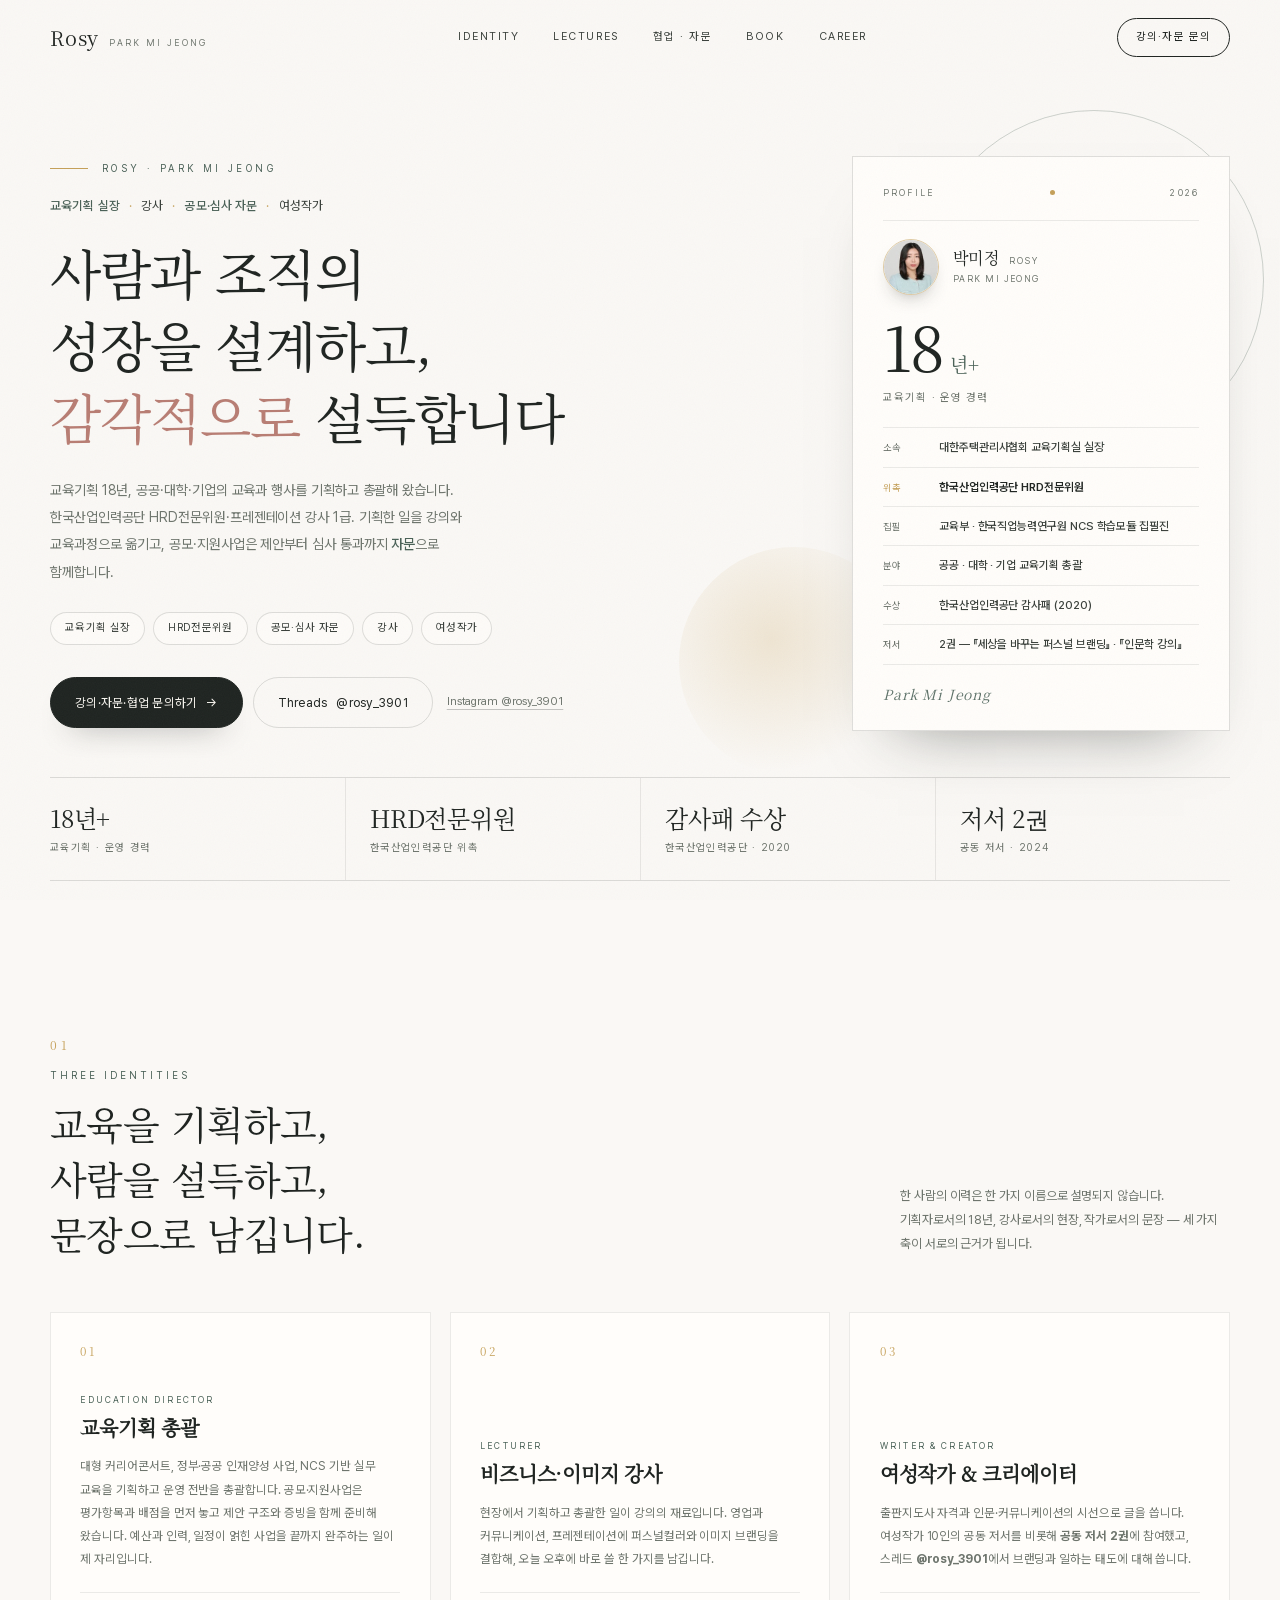
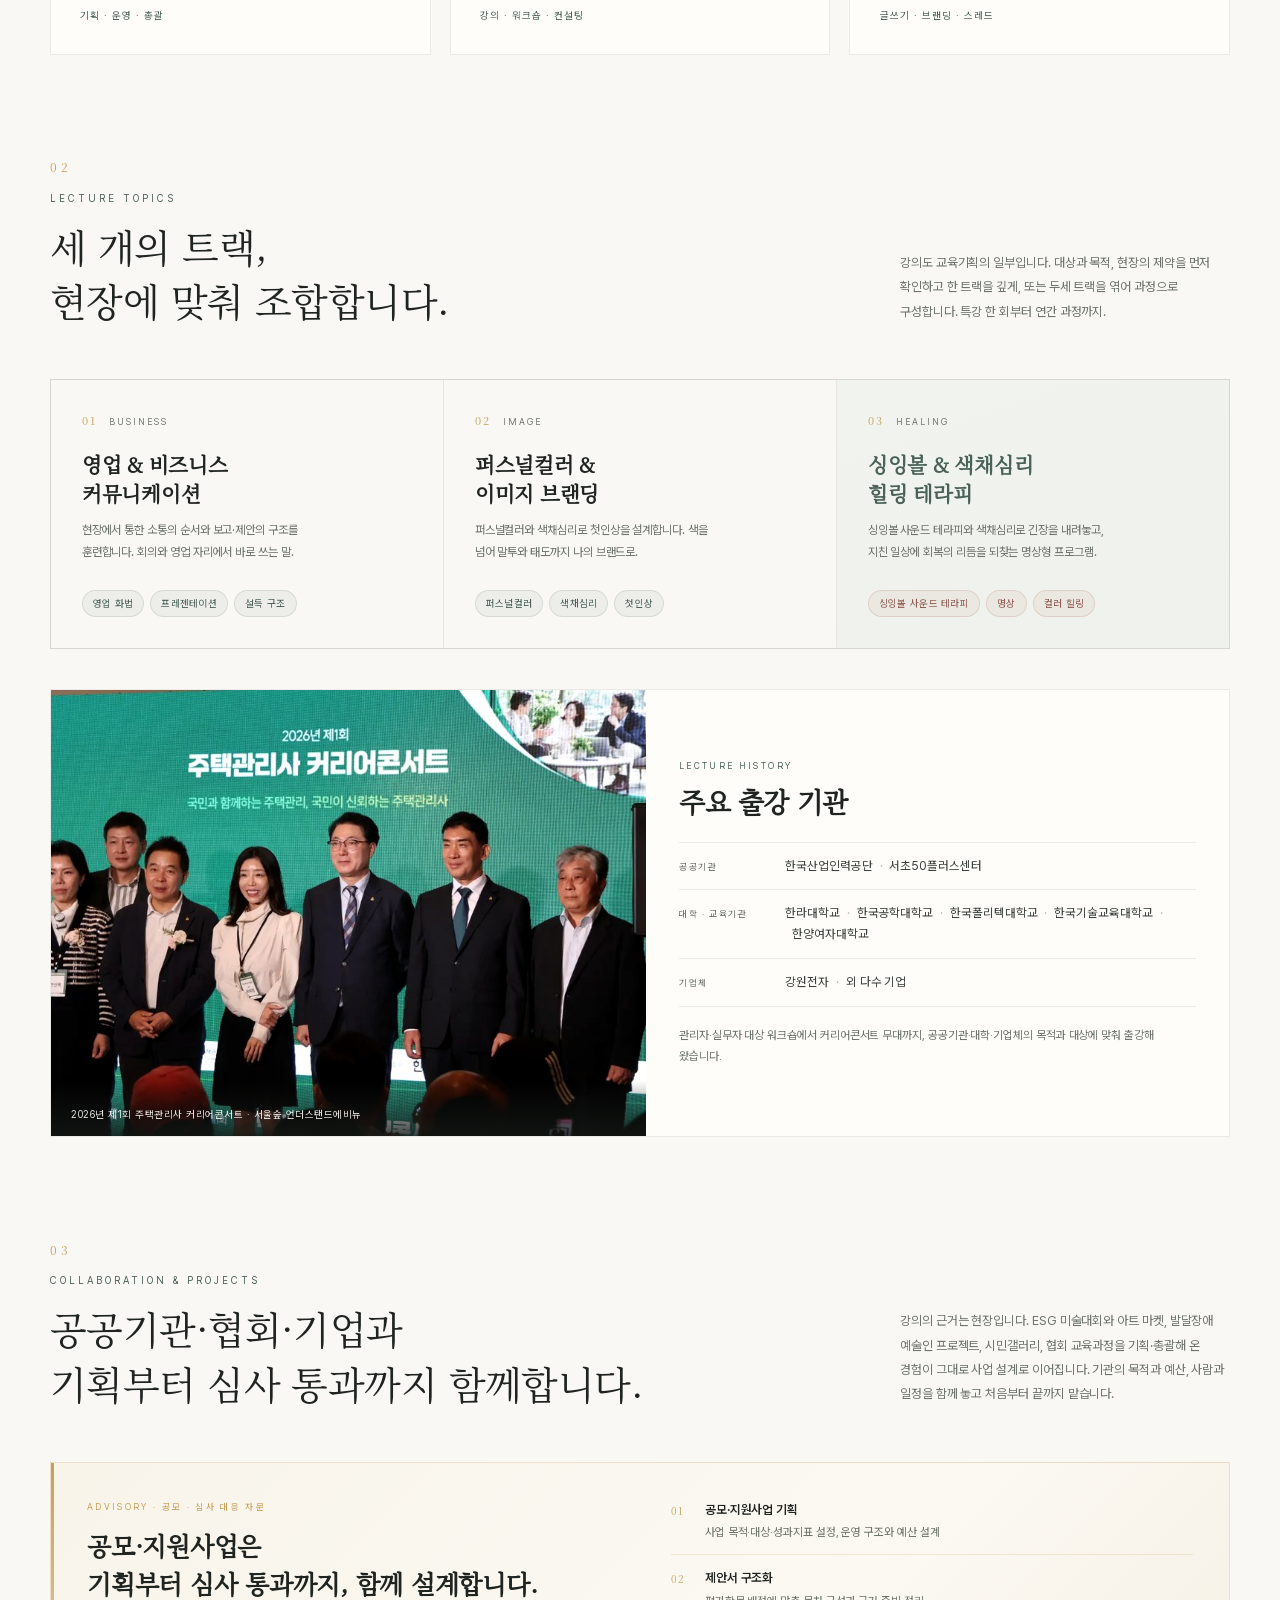
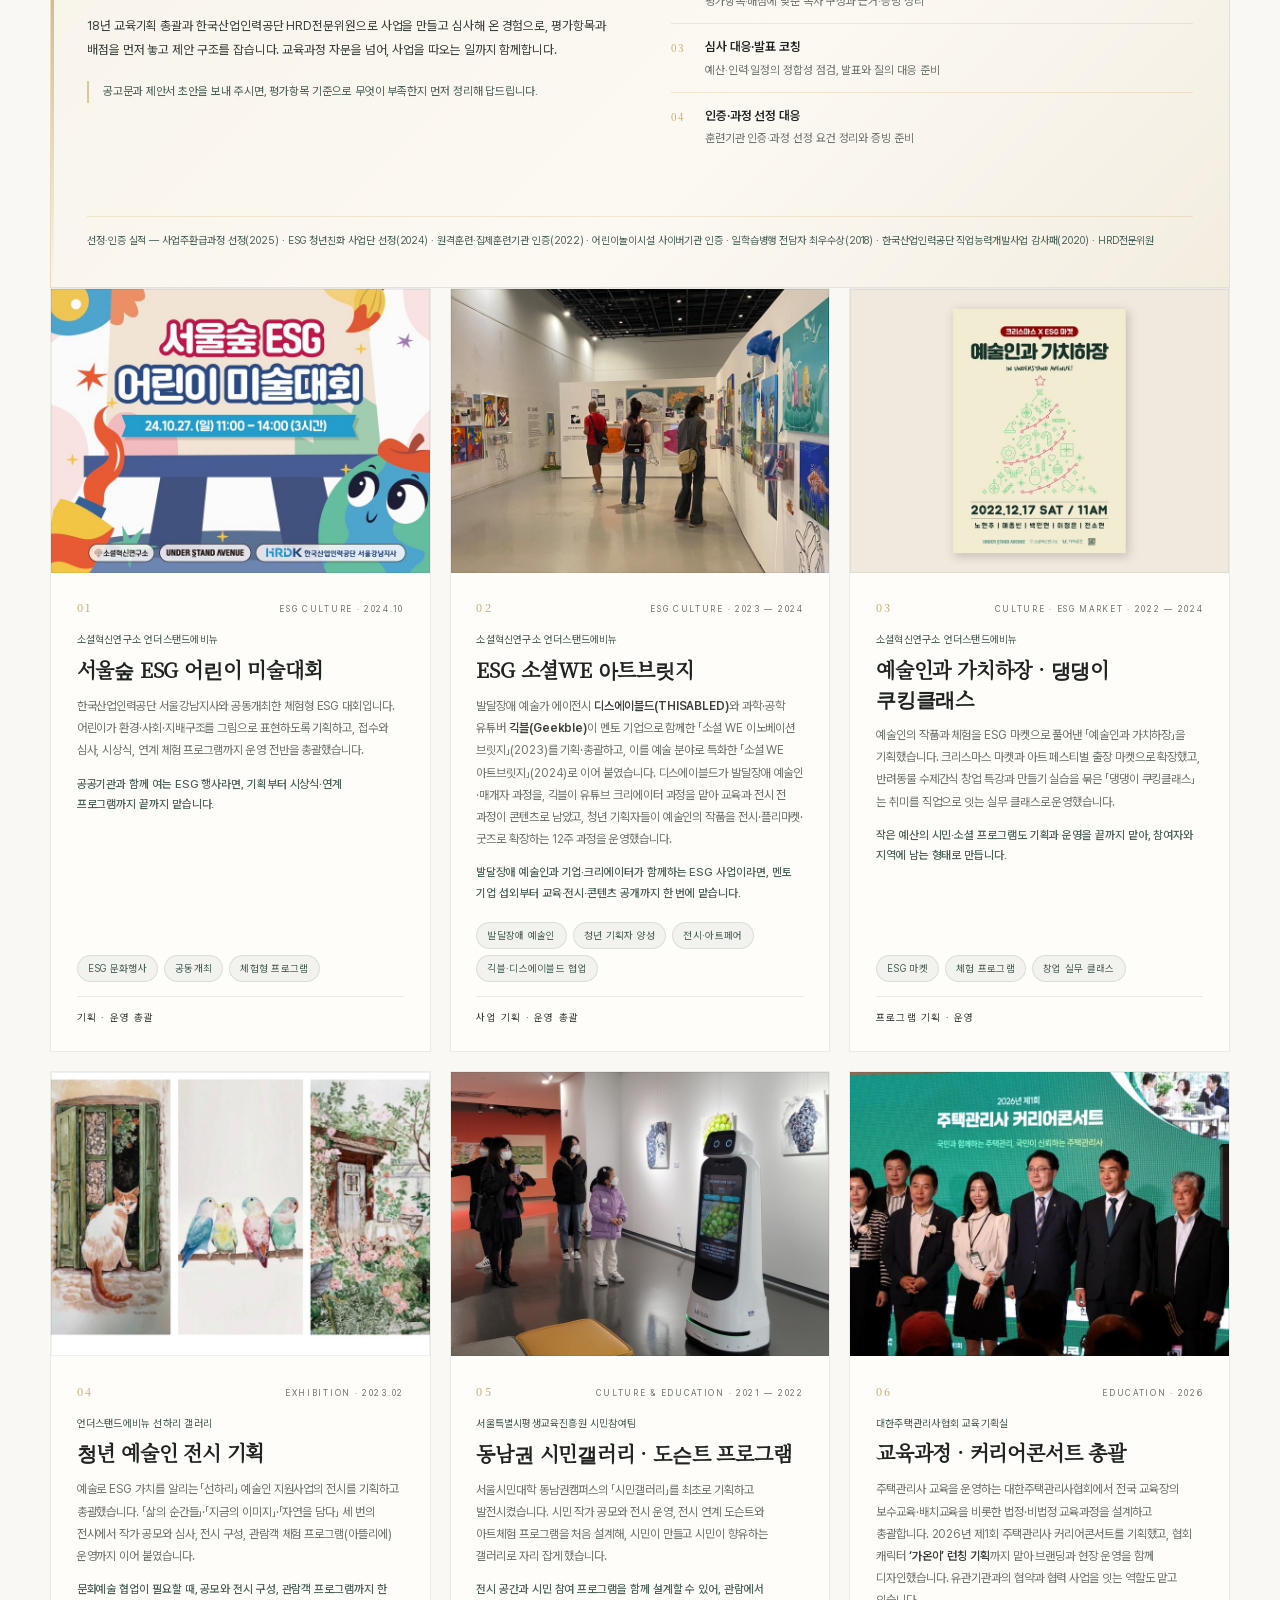
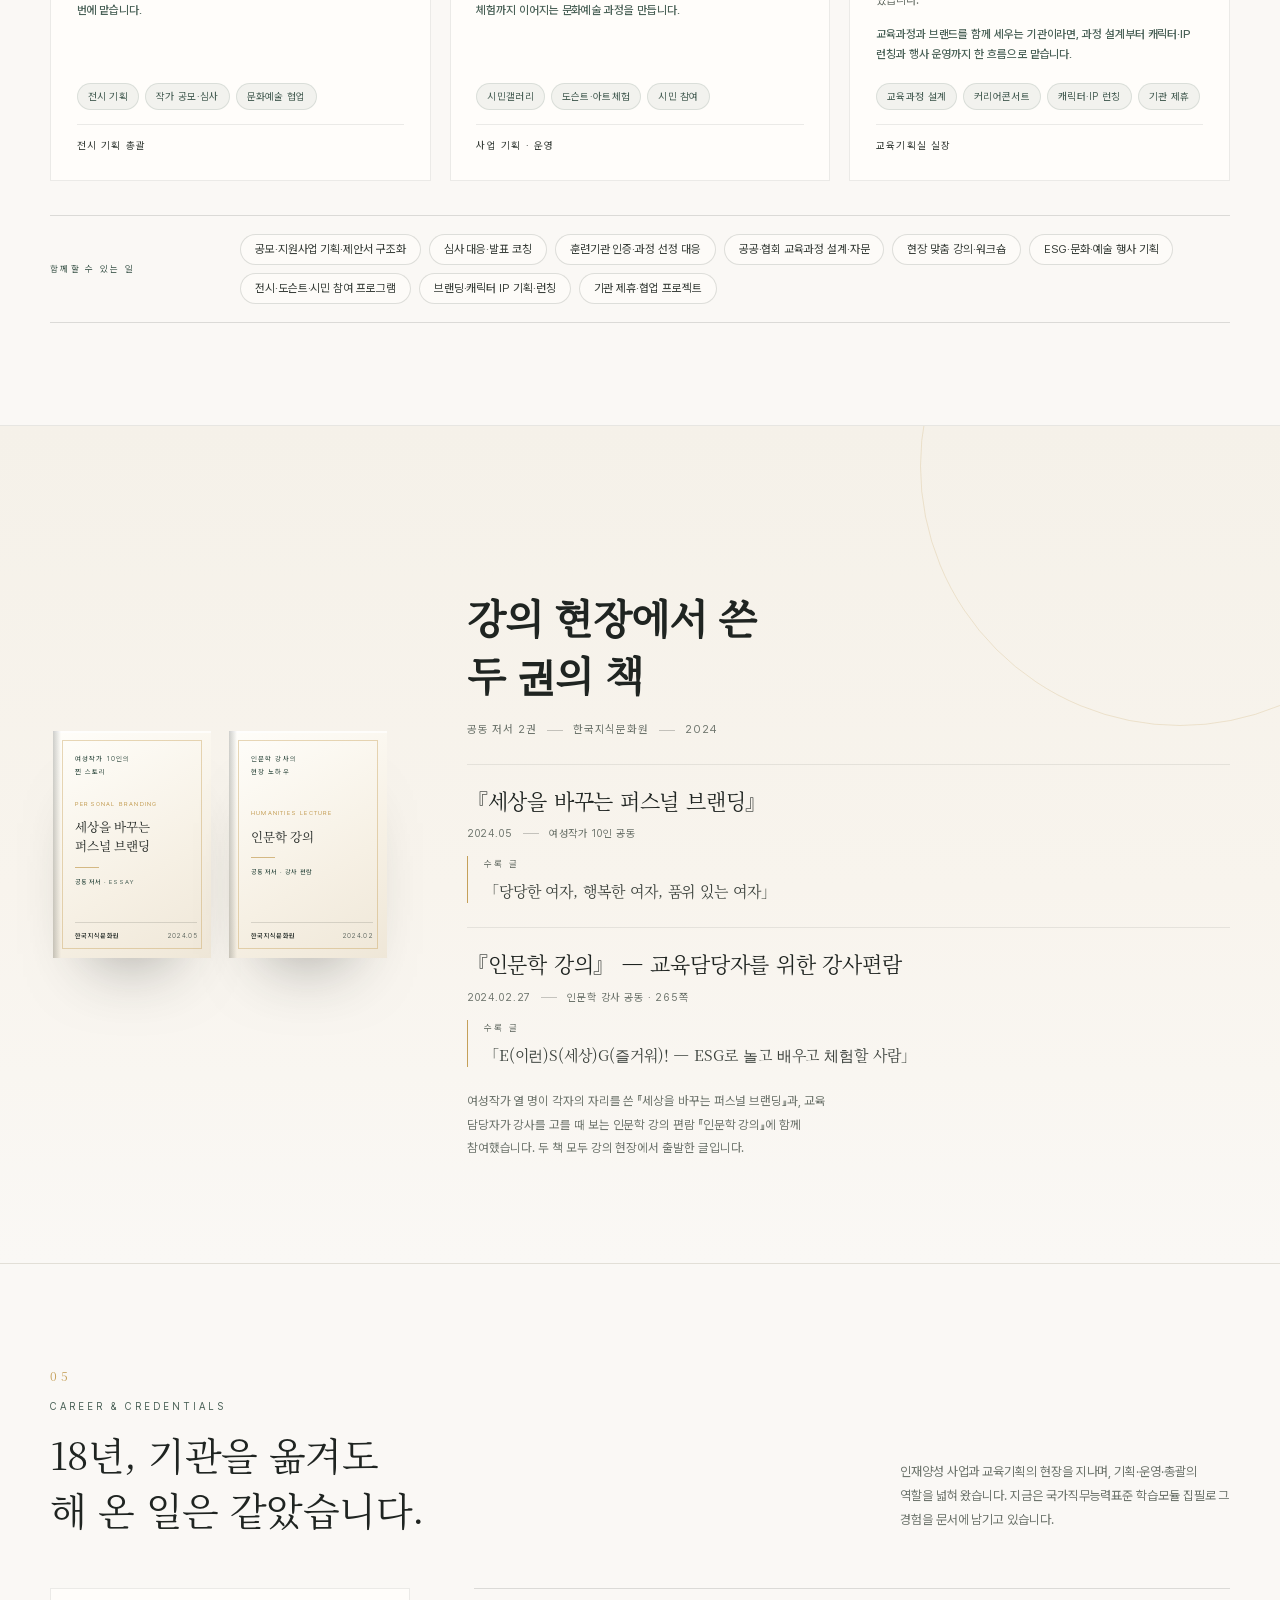
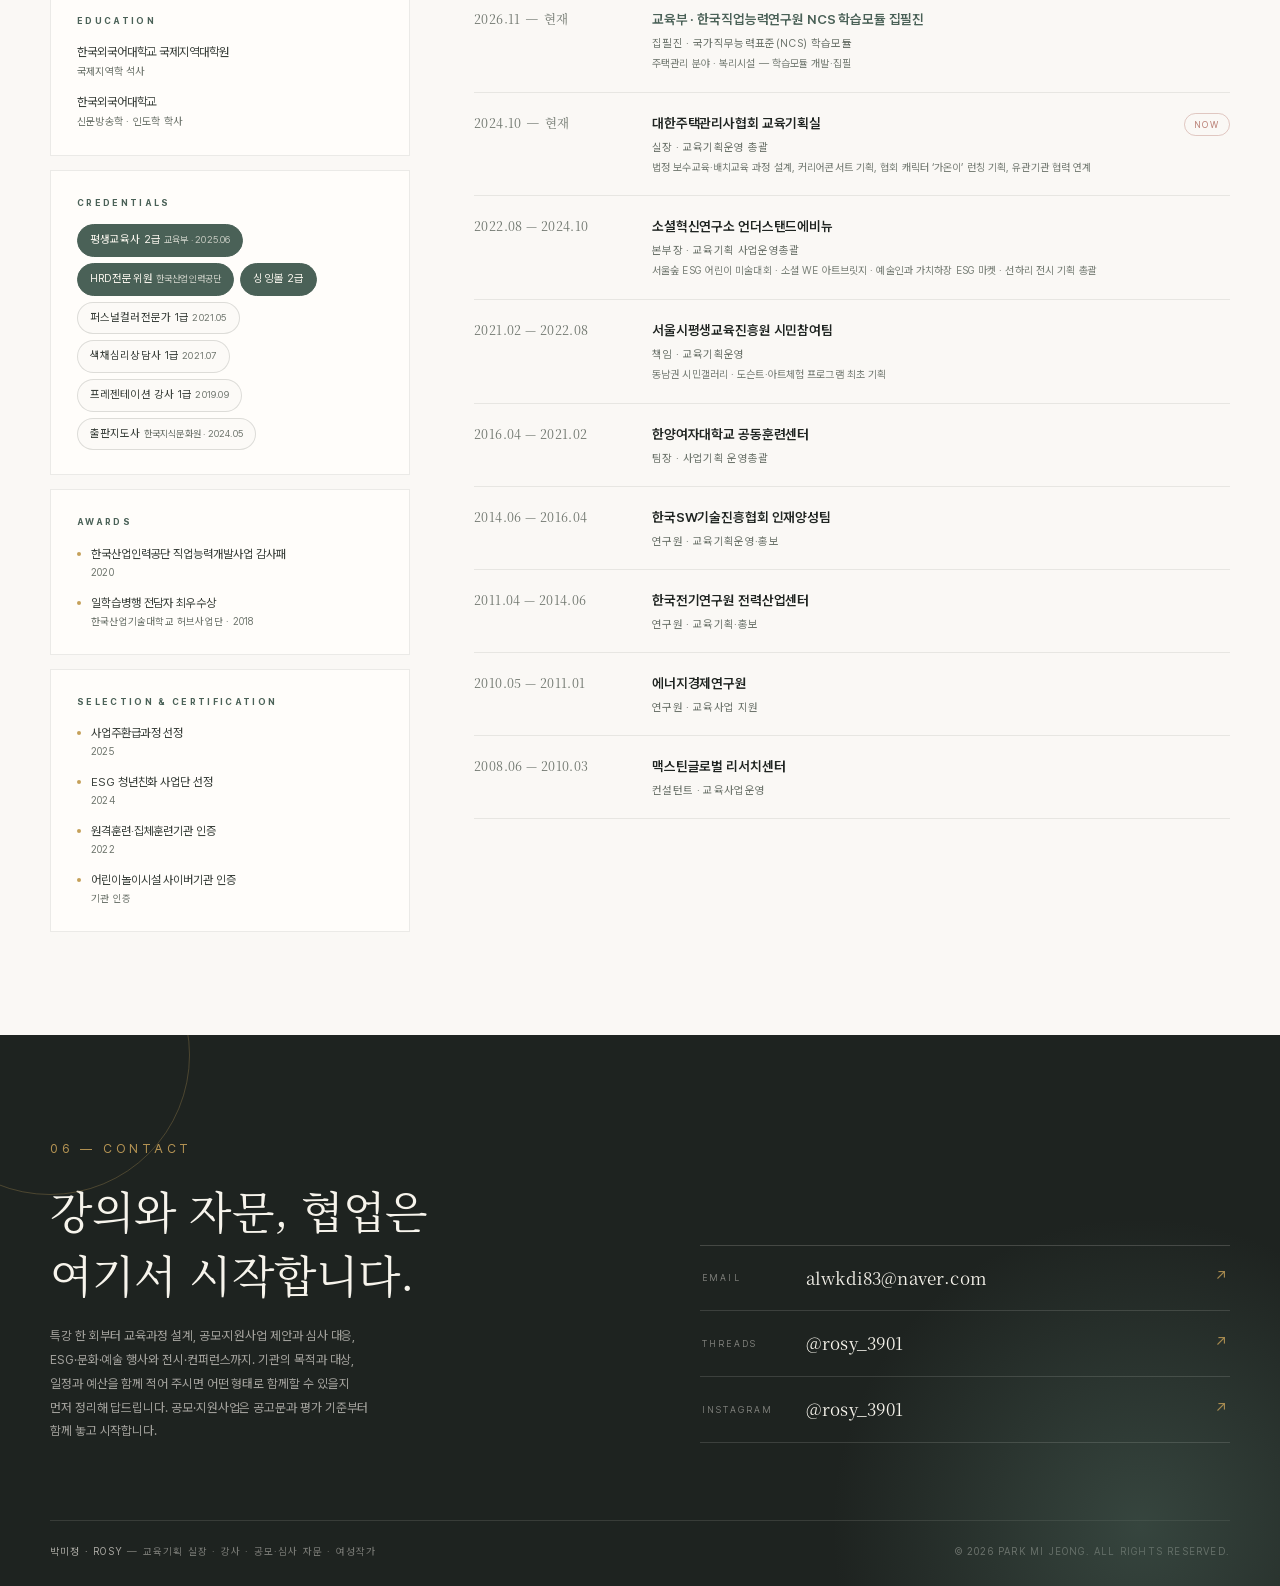
==== commit 5b6482fa: "상단·푸터 표기에 공모·심사 자문 일관 반영, 문의 섹션 제목 정리" ====
--- a/index.html
+++ b/index.html
@@ -876,7 +876,7 @@
       <div class="contact-grid">
         <div data-rv>
           <p class="sec-kicker">06 — Contact</p>
-          <h2>강의와 협업,<br>여기서 시작합니다.</h2>
+          <h2>강의와 자문, 협업은<br>여기서 시작합니다.</h2>
           <p>특강 한 회부터 교육과정 설계, 공모·지원사업 제안과 심사 대응, ESG·문화·예술 행사와 전시·컨퍼런스까지. 기관의 목적과 대상, 일정과 예산을 함께 적어 주시면 어떤 형태로 함께할 수 있을지 먼저 정리해 답드립니다. 공모·지원사업은 공고문과 평가 기준부터 함께 놓고 시작합니다.</p>
         </div>
         <div class="contact-links" data-rv style="--d:.1s">
@@ -898,7 +898,7 @@
         </div>
       </div>
       <div class="foot">
-        <span><b>박미정 · Rosy</b> — 교육기획 실장 · 강사 · 여성작가</span>
+        <span><b>박미정 · Rosy</b> — 교육기획 실장 · 강사 · 공모·심사 자문 · 여성작가</span>
         <span>© <span id="year">2026</span> Park Mi Jeong. All rights reserved.</span>
       </div>
     </div>
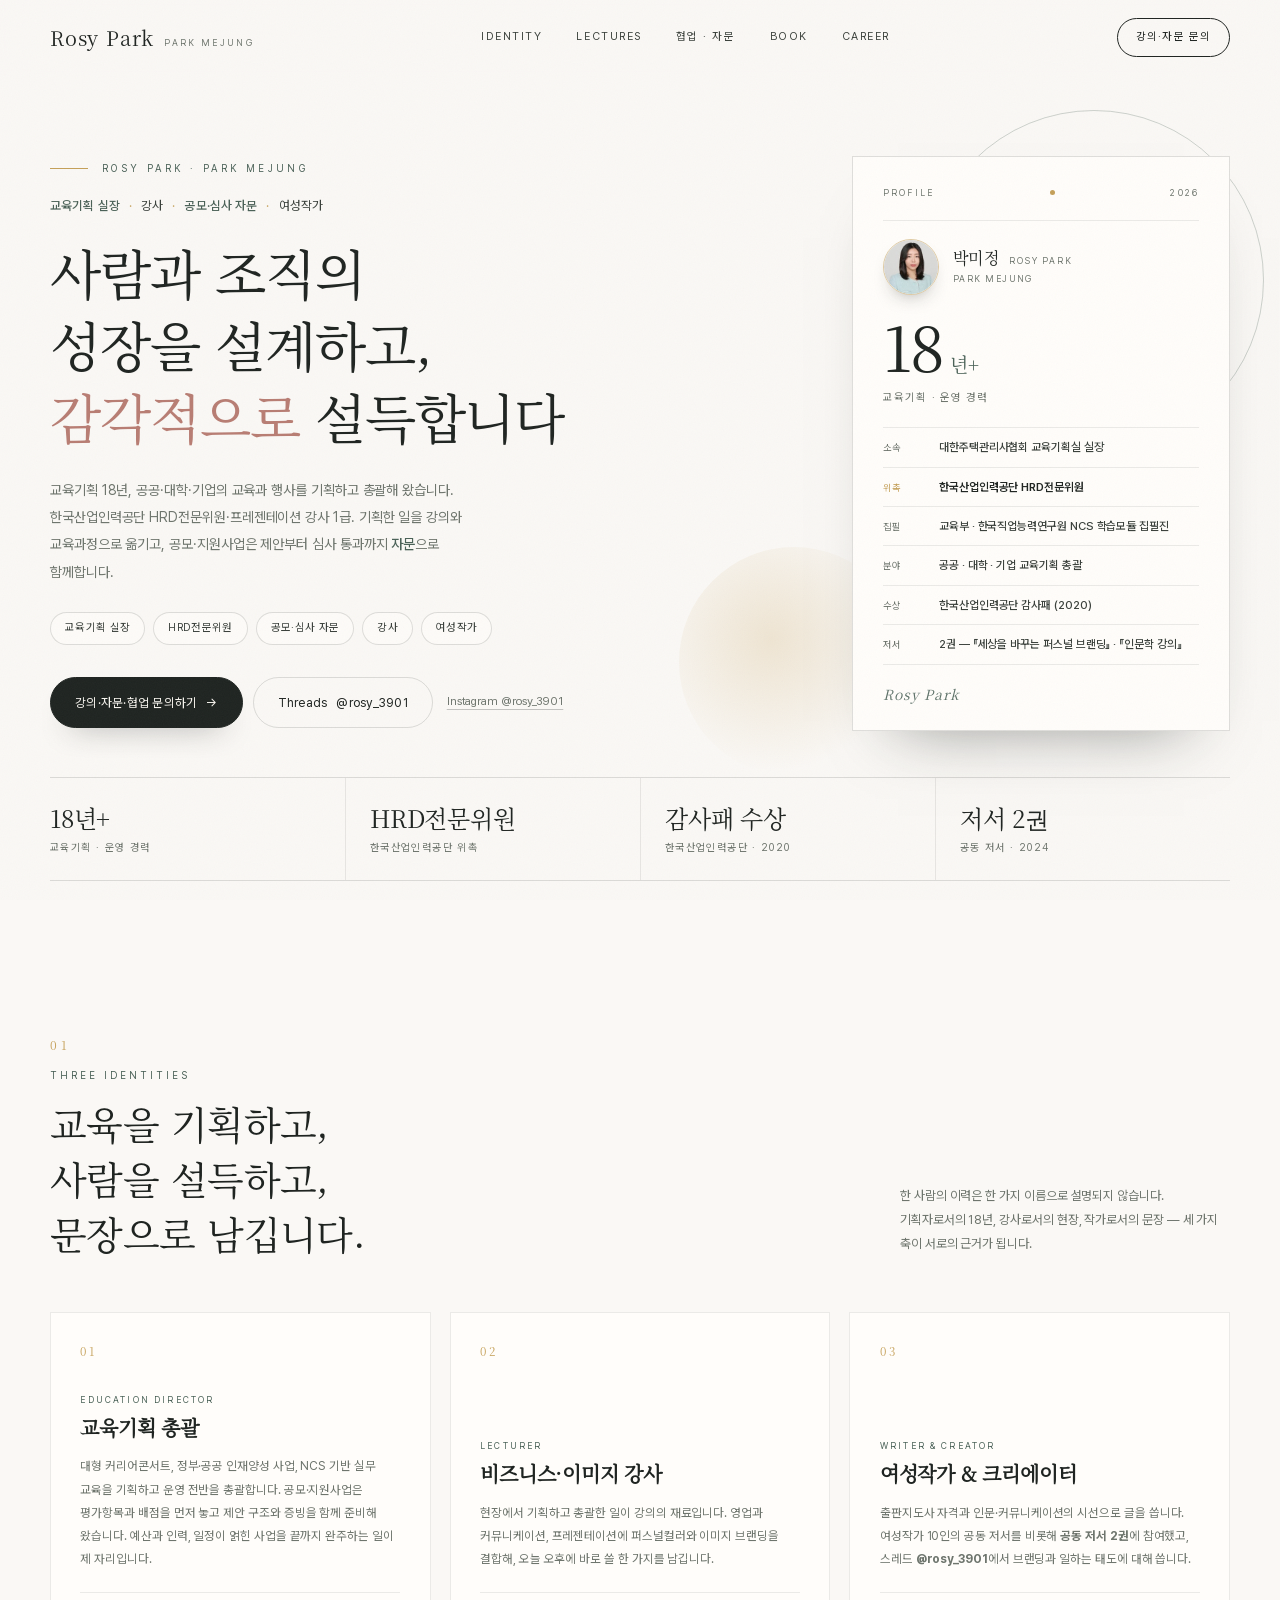
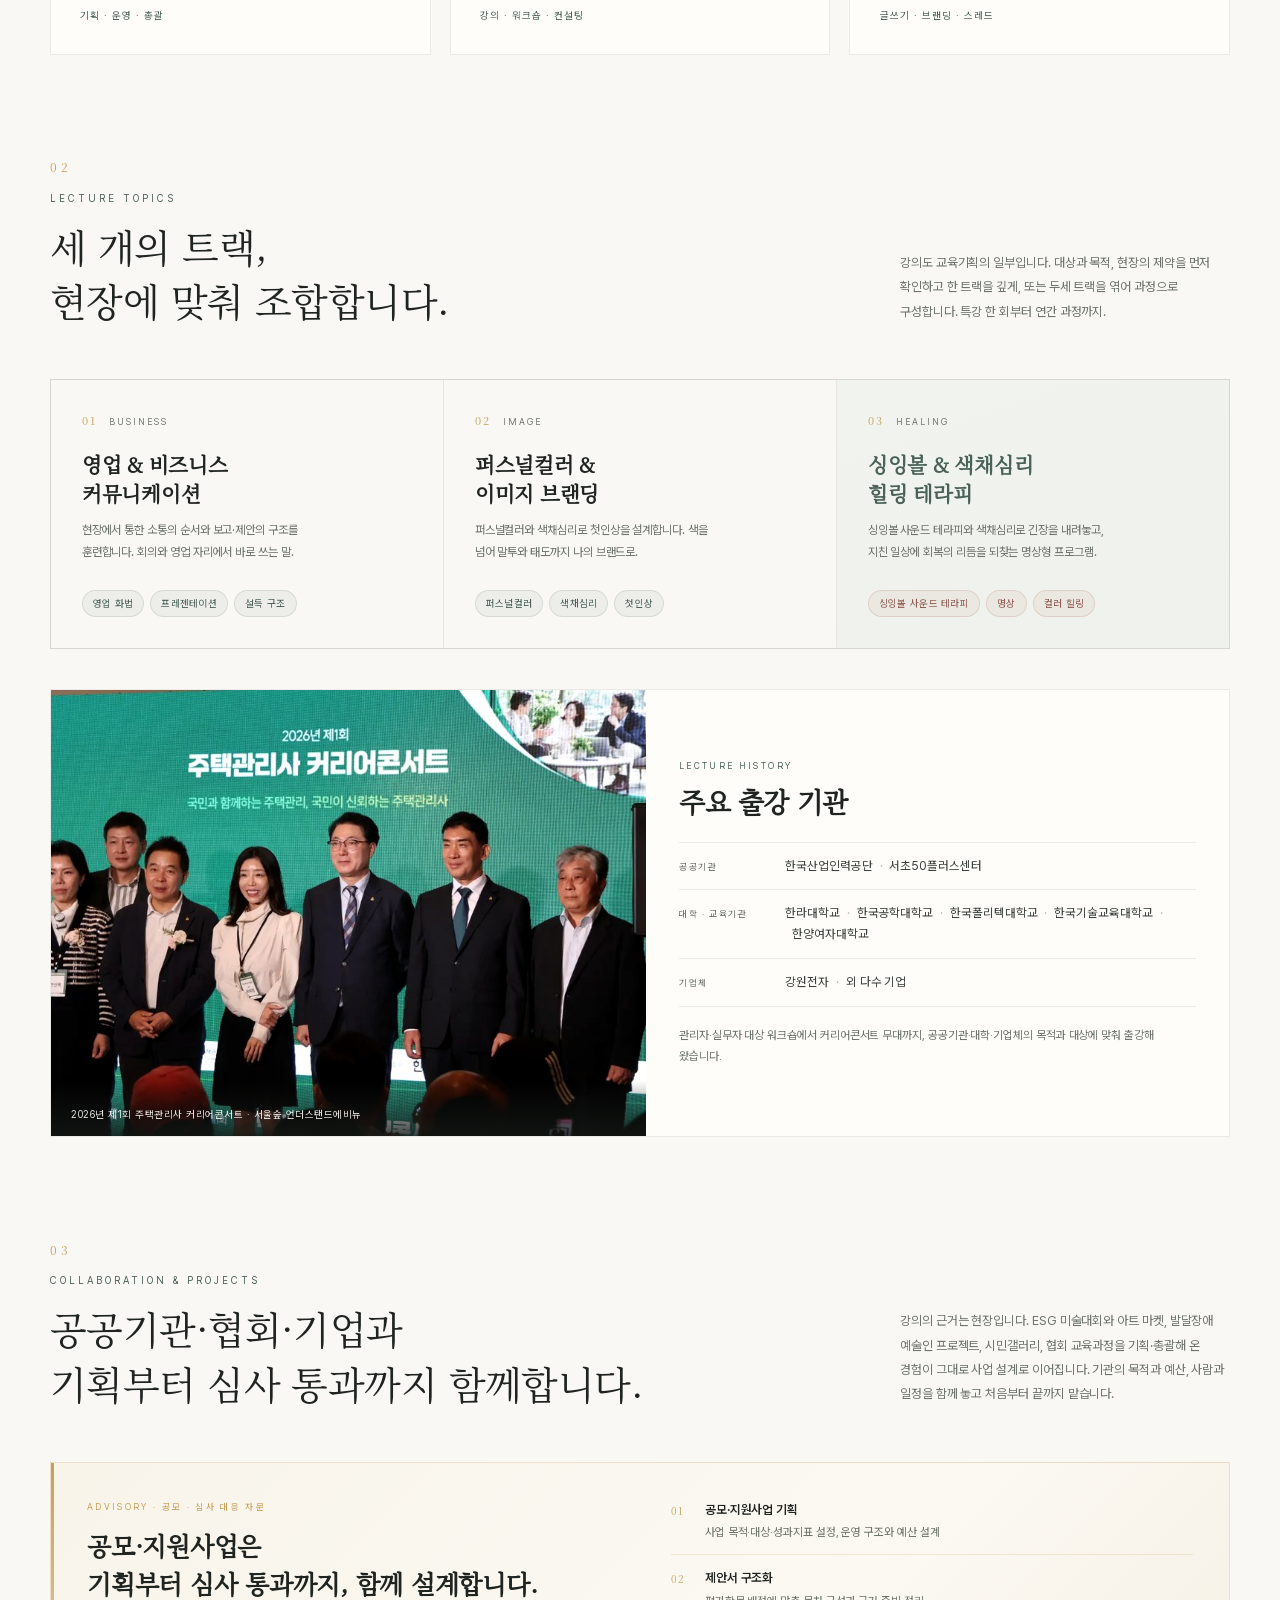
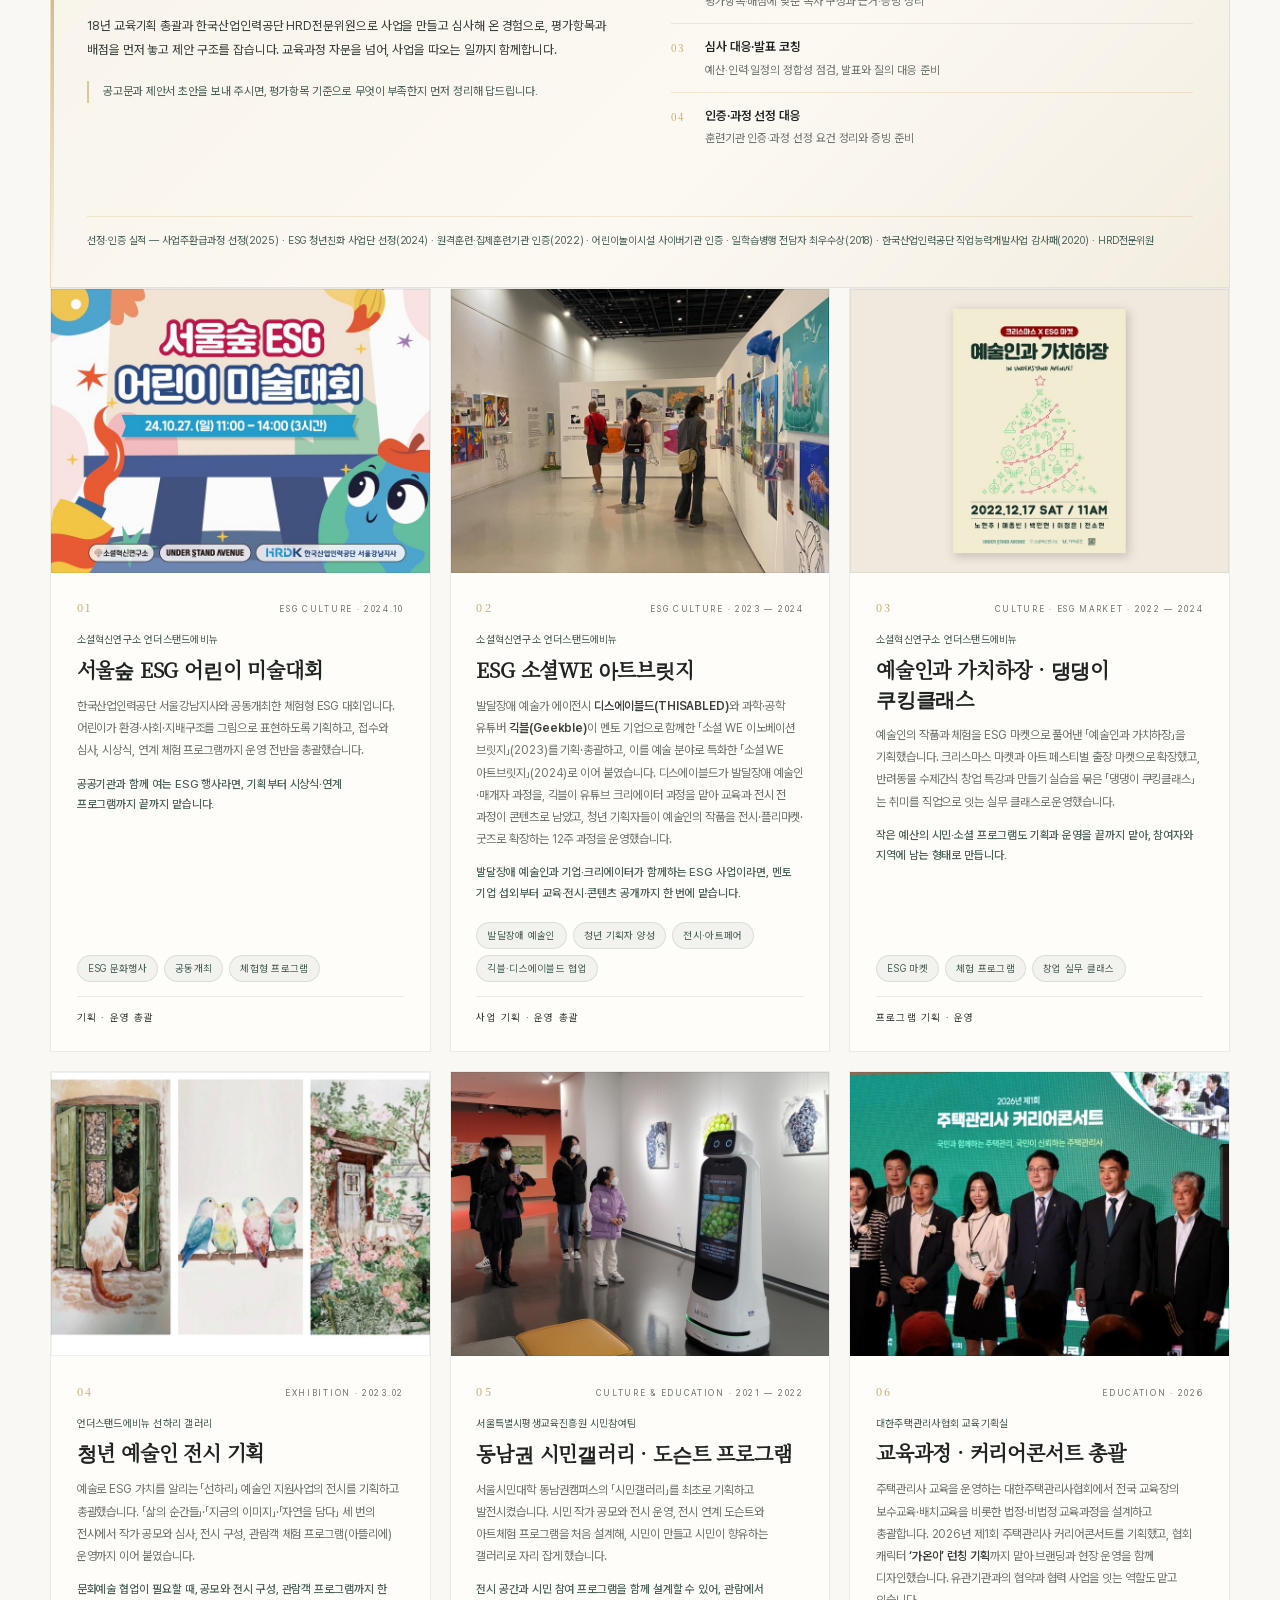
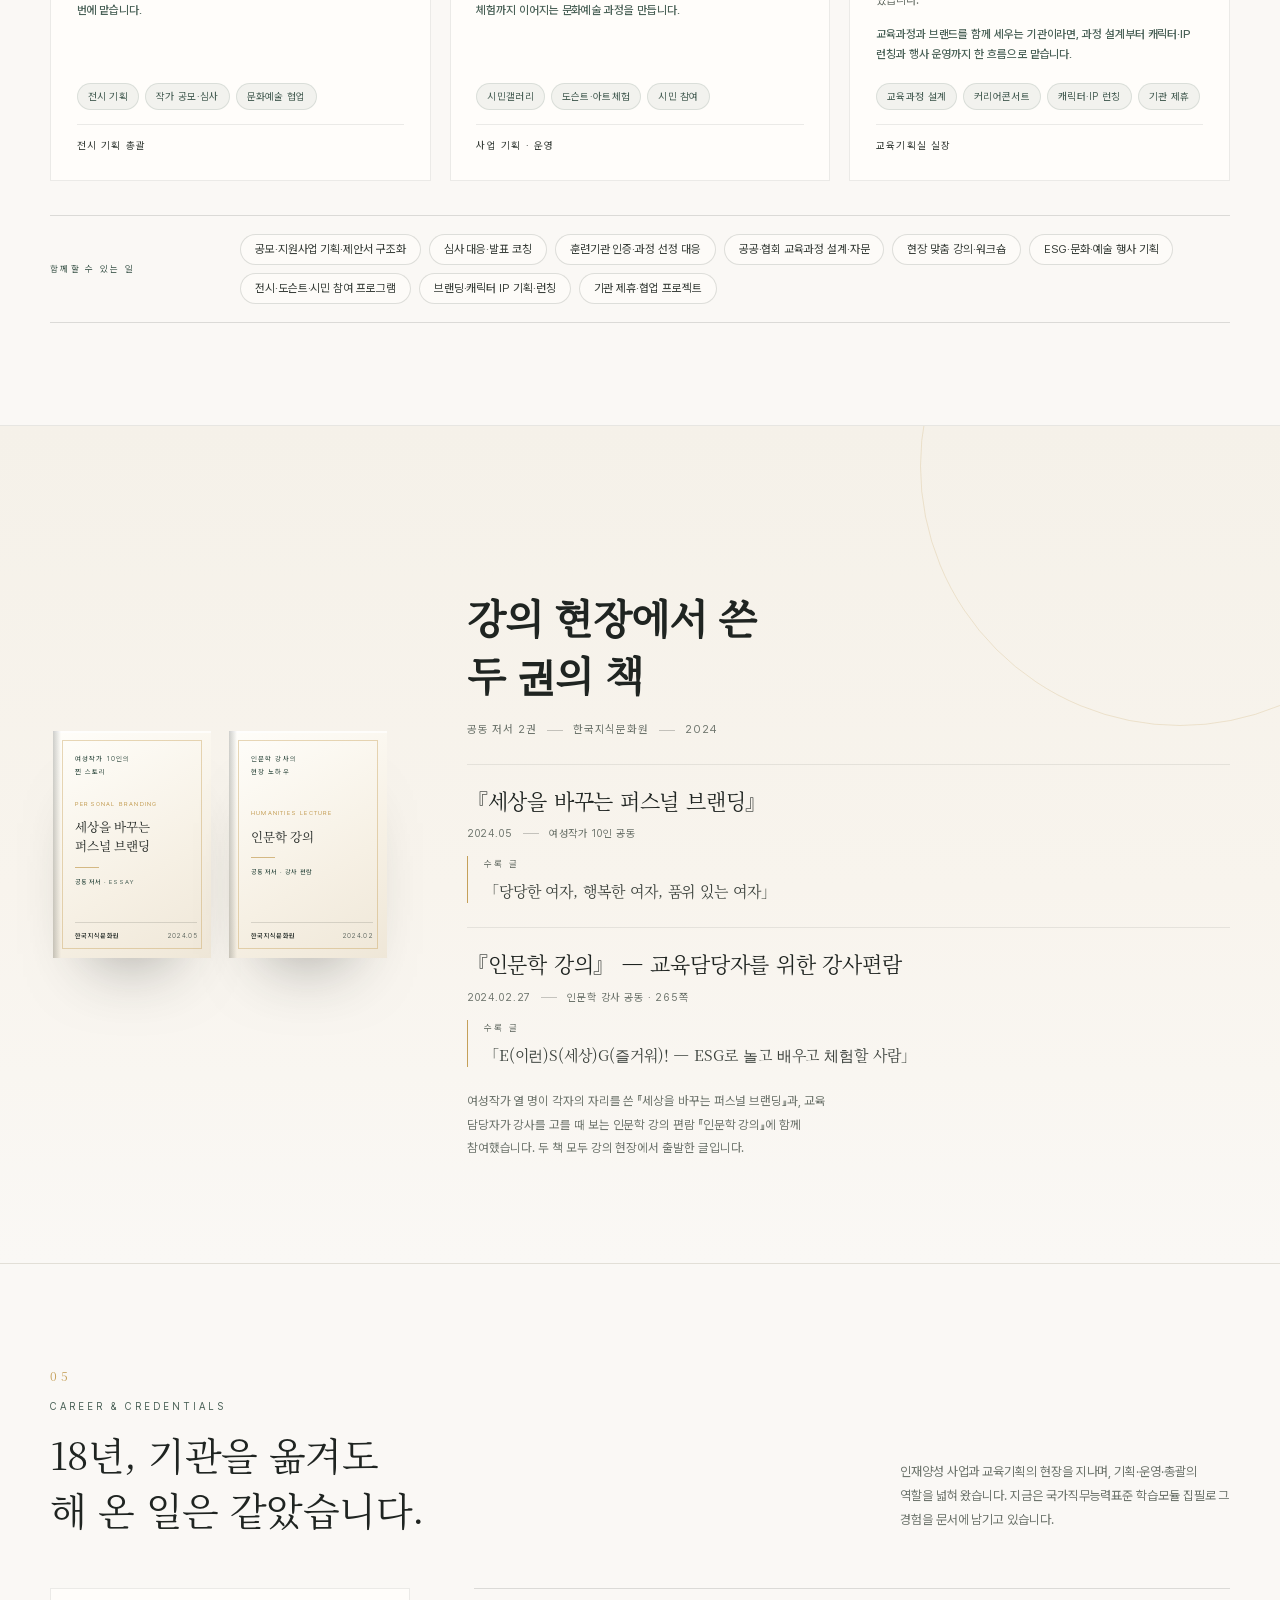
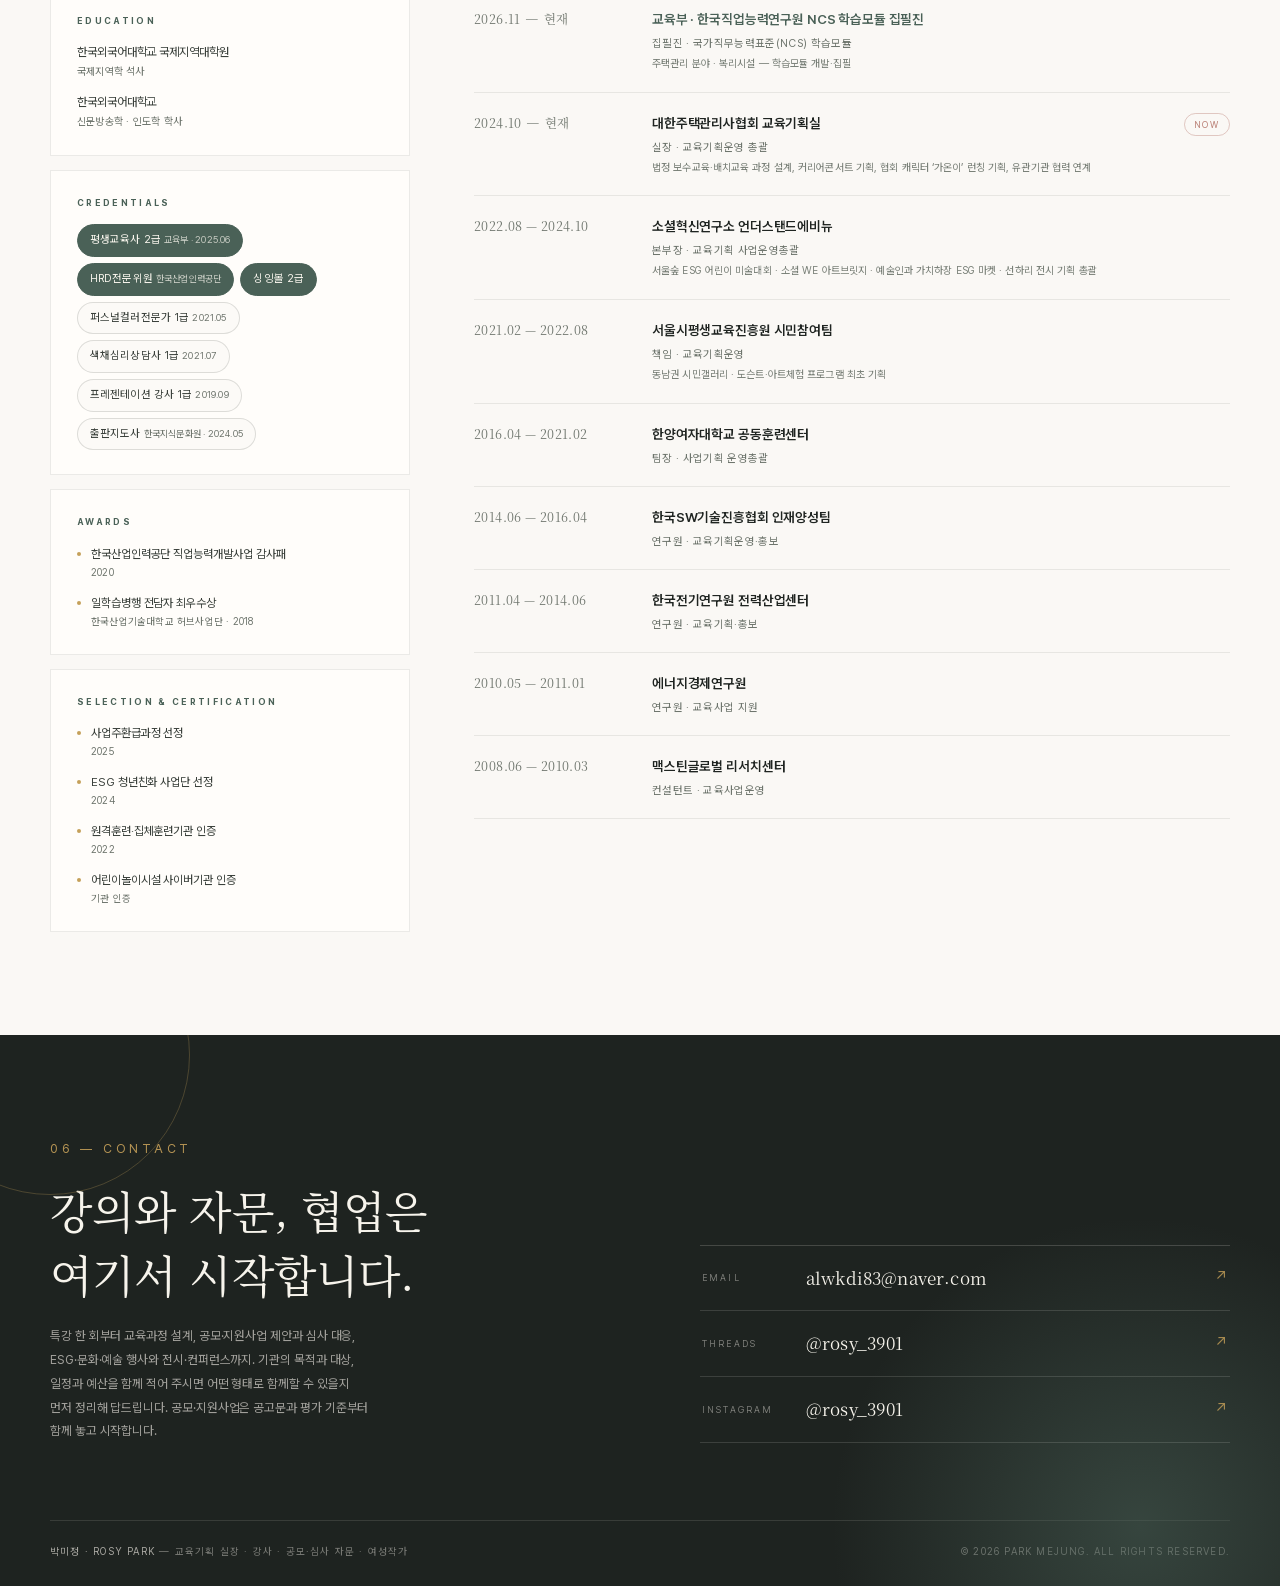
==== commit 591c19ae: "영문 표기 정정: 성명 Park Mejung, 영어 이름·브랜드 Rosy Park으로 통일" ====
--- a/index.html
+++ b/index.html
@@ -3,21 +3,21 @@
 <head>
 <meta charset="utf-8">
 <meta name="viewport" content="width=device-width, initial-scale=1">
-<title>박미정 · Rosy — 교육기획 실장 · 강사 · 공모·심사 자문 · 여성작가</title>
+<title>박미정 · Rosy Park — 교육기획 실장 · 강사 · 공모·심사 자문 · 여성작가</title>
 <meta name="description" content="교육기획 18년, 공모·지원사업 기획과 심사 대응 자문, 한국산업인력공단 HRD전문위원, 교육부·한국직업능력연구원 NCS 학습모듈 집필진·프레젠테이션 강사 1급, 공동 저서 2권. ESG 미술대회·전시·협회 교육과정을 기획·총괄해 온 강사로, 세 트랙의 실전 강의와 공모·과정 자문·프로젝트 협업을 함께합니다.">
 <link rel="canonical" href="https://mjpark3901-sketch.github.io/">
 <meta property="og:type" content="website">
-<meta property="og:site_name" content="박미정 · Rosy">
+<meta property="og:site_name" content="박미정 · Rosy Park">
 <meta property="og:locale" content="ko_KR">
 <meta property="og:url" content="https://mjpark3901-sketch.github.io/">
-<meta property="og:title" content="박미정 · Rosy — 교육기획 실장 · 강사 · 공모·심사 자문 · 여성작가">
+<meta property="og:title" content="박미정 · Rosy Park — 교육기획 실장 · 강사 · 공모·심사 자문 · 여성작가">
 <meta property="og:description" content="교육기획 18년, 공모·지원사업 기획과 심사 대응 자문, 한국산업인력공단 HRD전문위원, 교육부·한국직업능력연구원 NCS 학습모듈 집필진, 공동 저서 2권. ESG 미술대회·전시·협회 교육과정을 기획·총괄해 온 강사가 영업·커뮤니케이션, 퍼스널컬러·이미지 브랜딩, 싱잉볼·색채심리 힐링 테라피 — 세 트랙을 현장에 맞춰 조합하고, 공모사업 제안과 심사 대응까지 함께 설계합니다.">
 <meta property="og:image" content="https://mjpark3901-sketch.github.io/assets/career-concert-2026.jpg">
 <meta property="og:image:width" content="1200">
 <meta property="og:image:height" content="900">
 <meta property="og:image:alt" content="2026년 제1회 주택관리사 커리어콘서트 무대">
 <meta name="twitter:card" content="summary_large_image">
-<meta name="twitter:title" content="박미정 · Rosy — 교육기획 실장 · 강사 · 공모·심사 자문 · 여성작가">
+<meta name="twitter:title" content="박미정 · Rosy Park — 교육기획 실장 · 강사 · 공모·심사 자문 · 여성작가">
 <meta name="twitter:description" content="교육기획 18년, 공모·지원사업 기획과 심사 대응 자문, 한국산업인력공단 HRD전문위원, 교육부·한국직업능력연구원 NCS 학습모듈 집필진, 공동 저서 2권. ESG 미술대회·전시·교육과정을 기획·총괄해 온 강사의 세 트랙 실전 강의와 공모·과정 자문.">
 <meta name="twitter:image" content="https://mjpark3901-sketch.github.io/assets/career-concert-2026.jpg">
 <meta name="theme-color" content="#FAF8F5">
@@ -403,7 +403,7 @@
 
 <header class="site-head" id="head">
   <div class="wrap head-in">
-    <a class="logo" href="#top"><b>Rosy</b><small>Park Mi Jeong</small></a>
+    <a class="logo" href="#top"><b>Rosy Park</b><small>Park Mejung</small></a>
     <nav class="nav" aria-label="주요 섹션">
       <a href="#identity">Identity</a>
       <a href="#lectures">Lectures</a>
@@ -422,7 +422,7 @@
     <div class="wrap">
       <div class="hero-grid">
         <div class="hero-copy">
-          <p class="eyebrow" data-rv>ROSY · PARK MI JEONG</p>
+          <p class="eyebrow" data-rv>ROSY PARK · PARK MEJUNG</p>
           <p class="hero-role" data-rv style="--d:.04s"><b>교육기획 실장</b><i>·</i>강사<i>·</i><b>공모·심사 자문</b><i>·</i>여성작가</p>
           <h1 class="hero-title" data-rv style="--d:.08s">사람과 조직의 성장을 설계하고,<br><em>감각적으로</em> 설득합니다</h1>
           <p class="hero-lead" data-rv style="--d:.16s">교육기획 18년, 공공·대학·기업의 교육과 행사를 기획하고 총괄해 왔습니다. 한국산업인력공단 HRD전문위원·프레젠테이션 강사 1급. 기획한 일을 강의와 교육과정으로 옮기고, 공모·지원사업은 제안부터 심사 통과까지 <b>자문</b>으로 함께합니다.</p>
@@ -446,8 +446,8 @@
             <div class="pc-id">
               <img class="pc-av" src="assets/rosy-portrait.jpg" width="56" height="56" alt="박미정 프로필 사진">
               <div>
-                <p class="pc-name">박미정 <span>Rosy</span></p>
-                <p class="pc-name-en">Park Mi Jeong</p>
+                <p class="pc-name">박미정 <span>Rosy Park</span></p>
+                <p class="pc-name-en">Park Mejung</p>
               </div>
             </div>
             <div class="pc-num"><span class="pc-big">18</span><span class="pc-unit">년+</span></div>
@@ -460,7 +460,7 @@
               <li><span>수상</span><b>한국산업인력공단 감사패 (2020)</b></li>
               <li><span>저서</span><b>2권 — 『세상을 바꾸는 퍼스널 브랜딩』 · 『인문학 강의』</b></li>
             </ul>
-            <p class="pc-sign">Park Mi Jeong</p>
+            <p class="pc-sign">Rosy Park</p>
           </aside>
         </div>
       </div>
@@ -898,8 +898,8 @@
         </div>
       </div>
       <div class="foot">
-        <span><b>박미정 · Rosy</b> — 교육기획 실장 · 강사 · 공모·심사 자문 · 여성작가</span>
-        <span>© <span id="year">2026</span> Park Mi Jeong. All rights reserved.</span>
+        <span><b>박미정 · Rosy Park</b> — 교육기획 실장 · 강사 · 공모·심사 자문 · 여성작가</span>
+        <span>© <span id="year">2026</span> Park Mejung. All rights reserved.</span>
       </div>
     </div>
   </section>
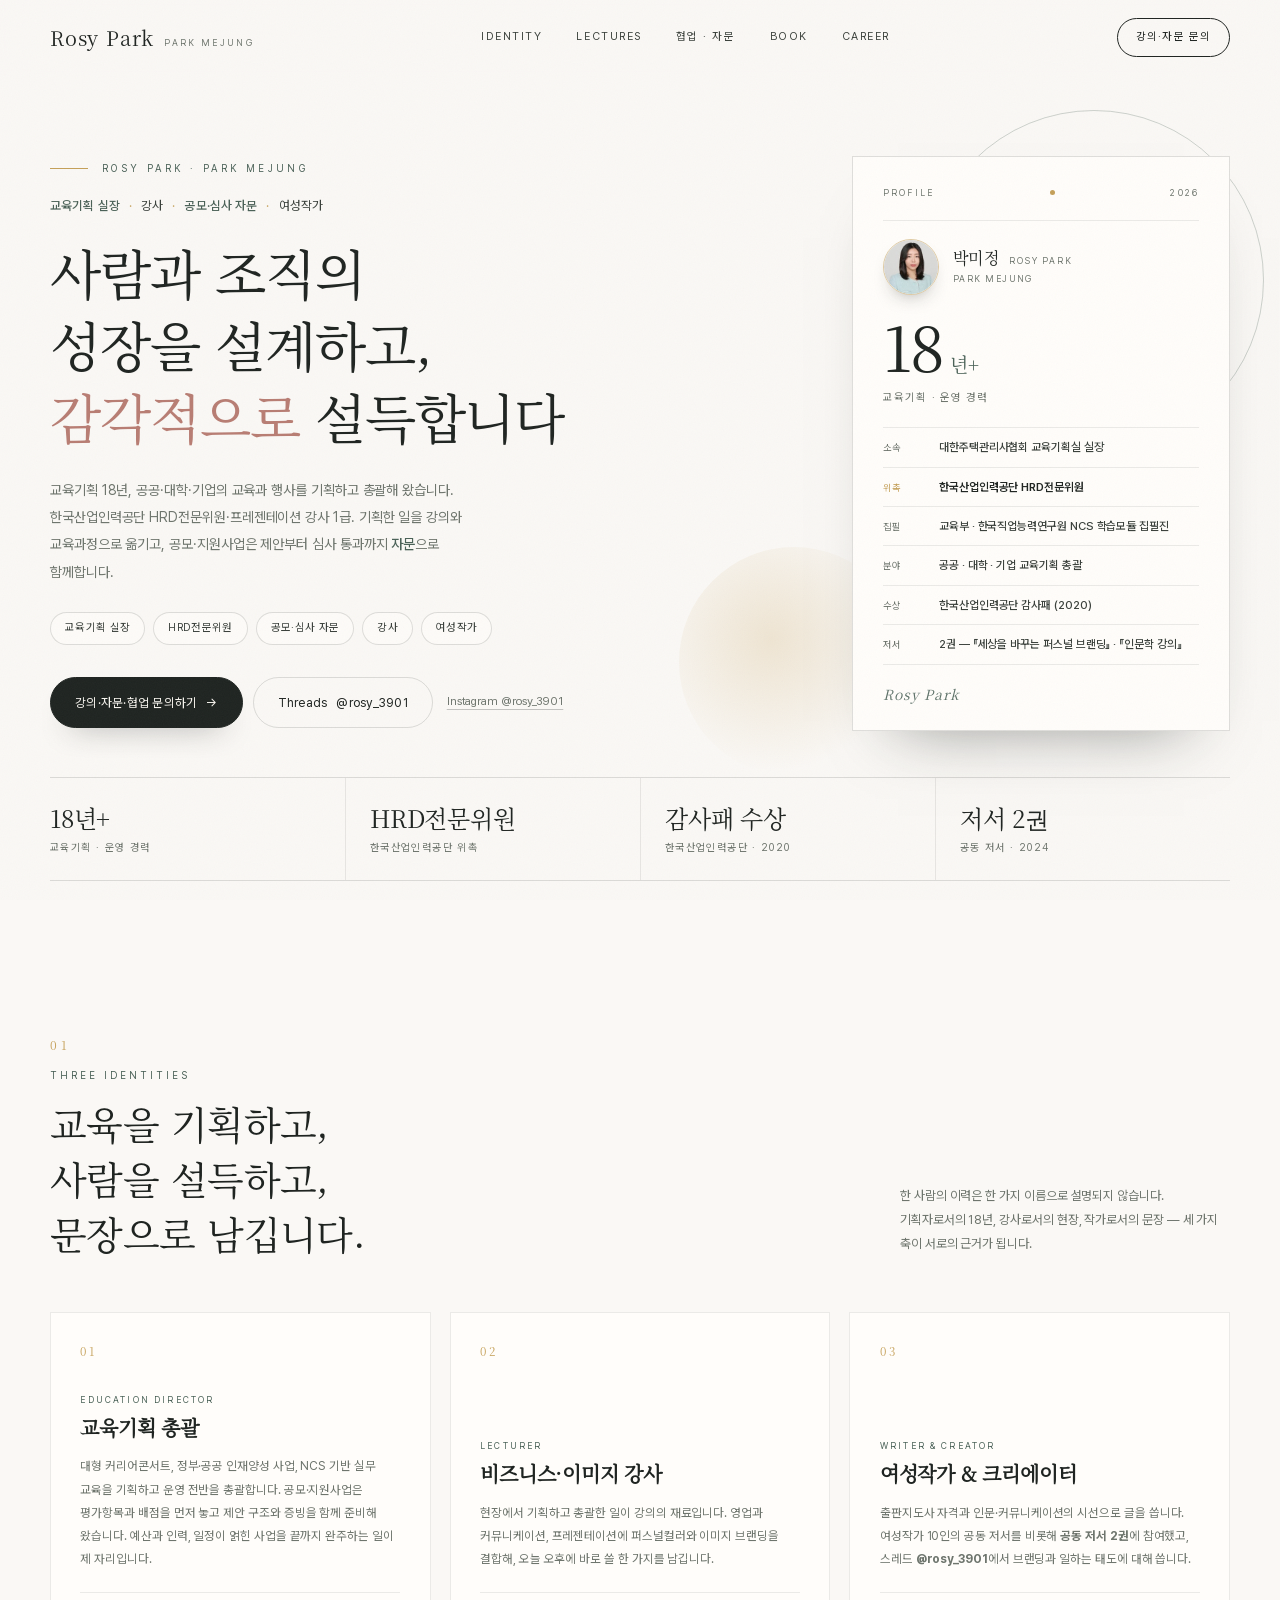
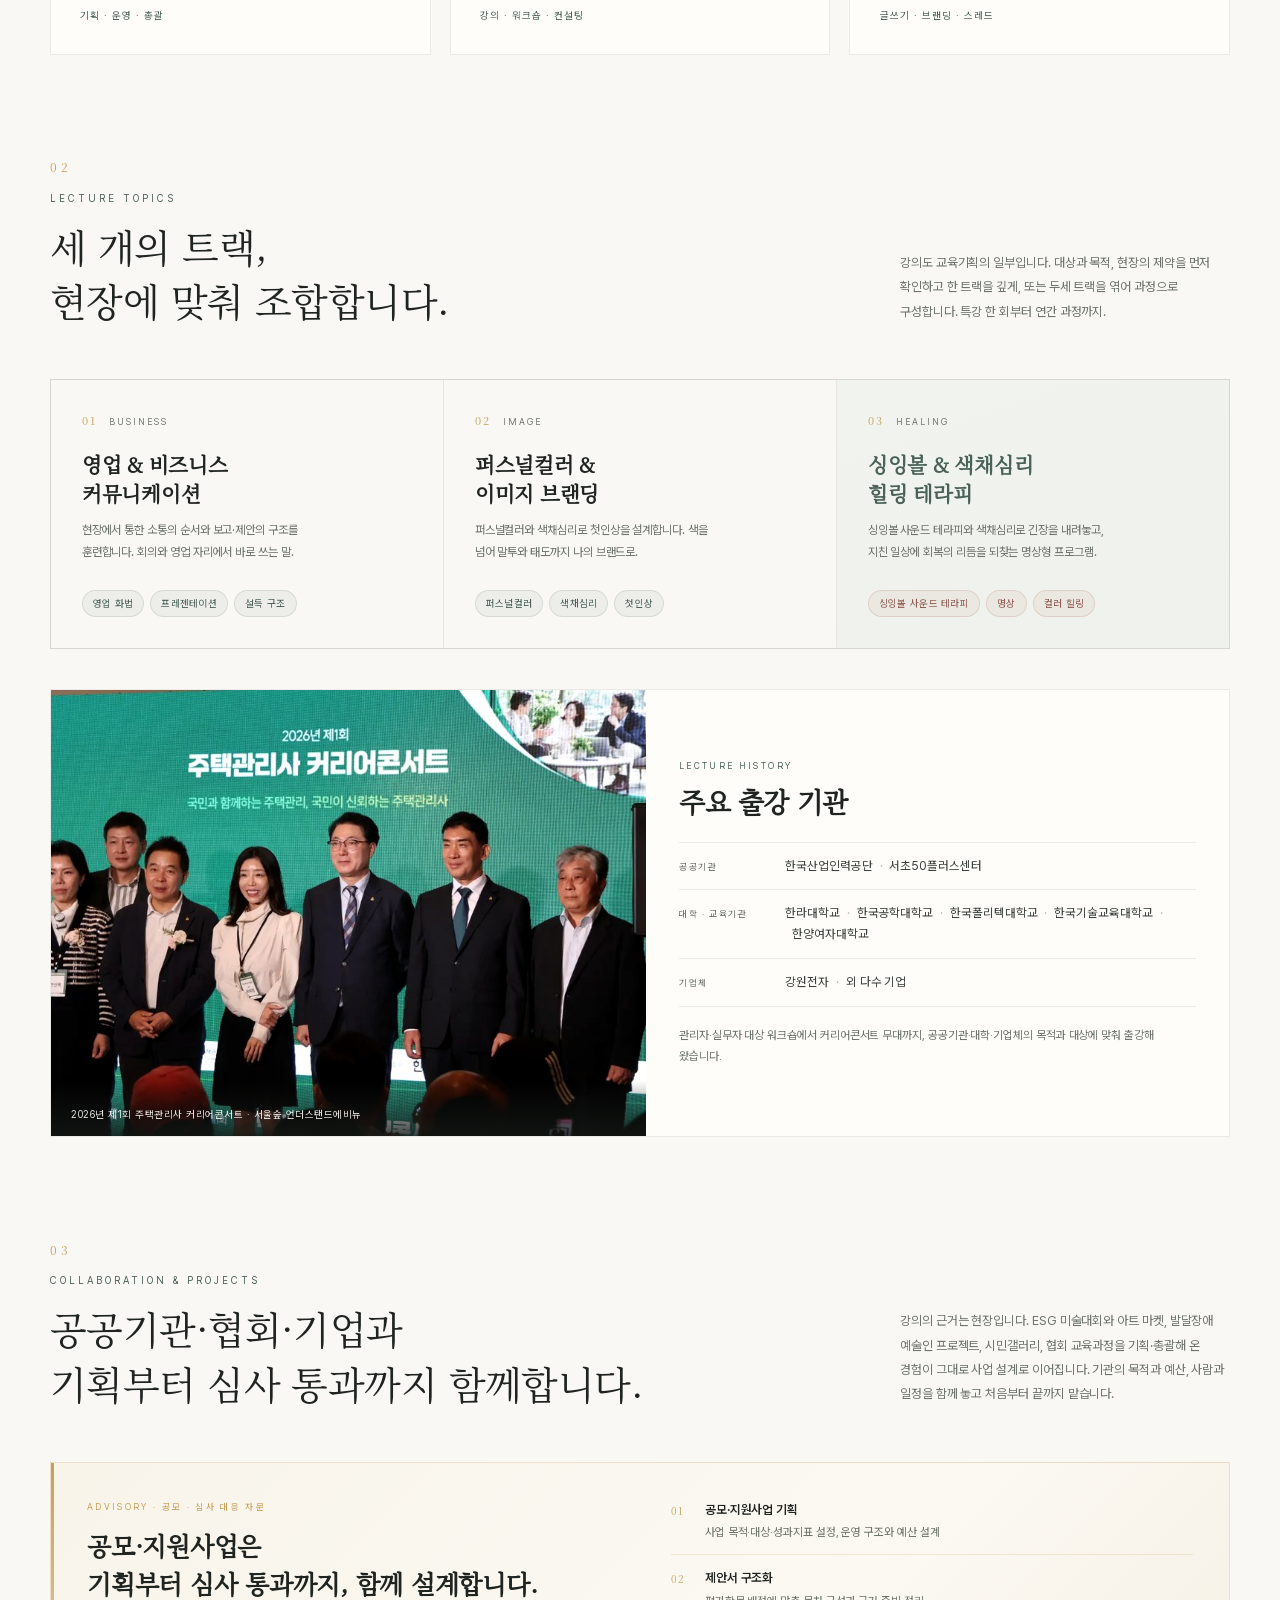
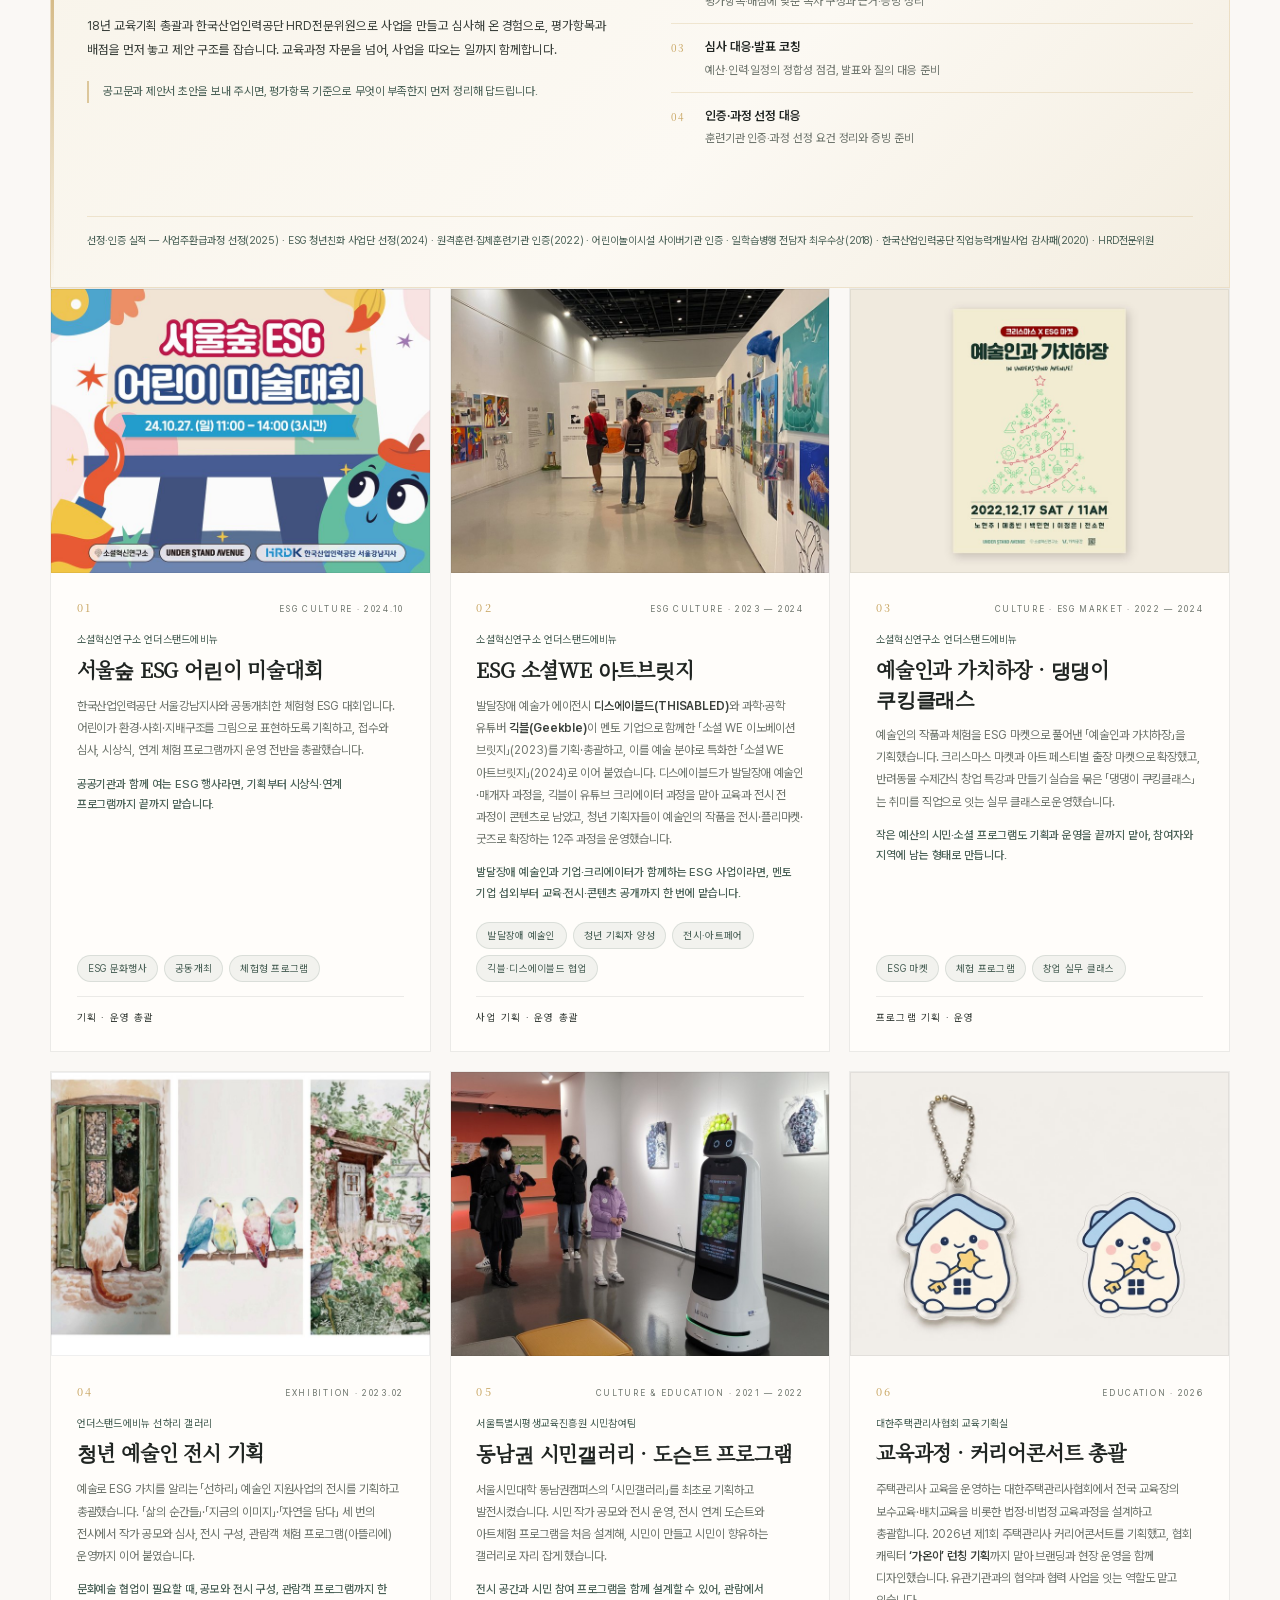
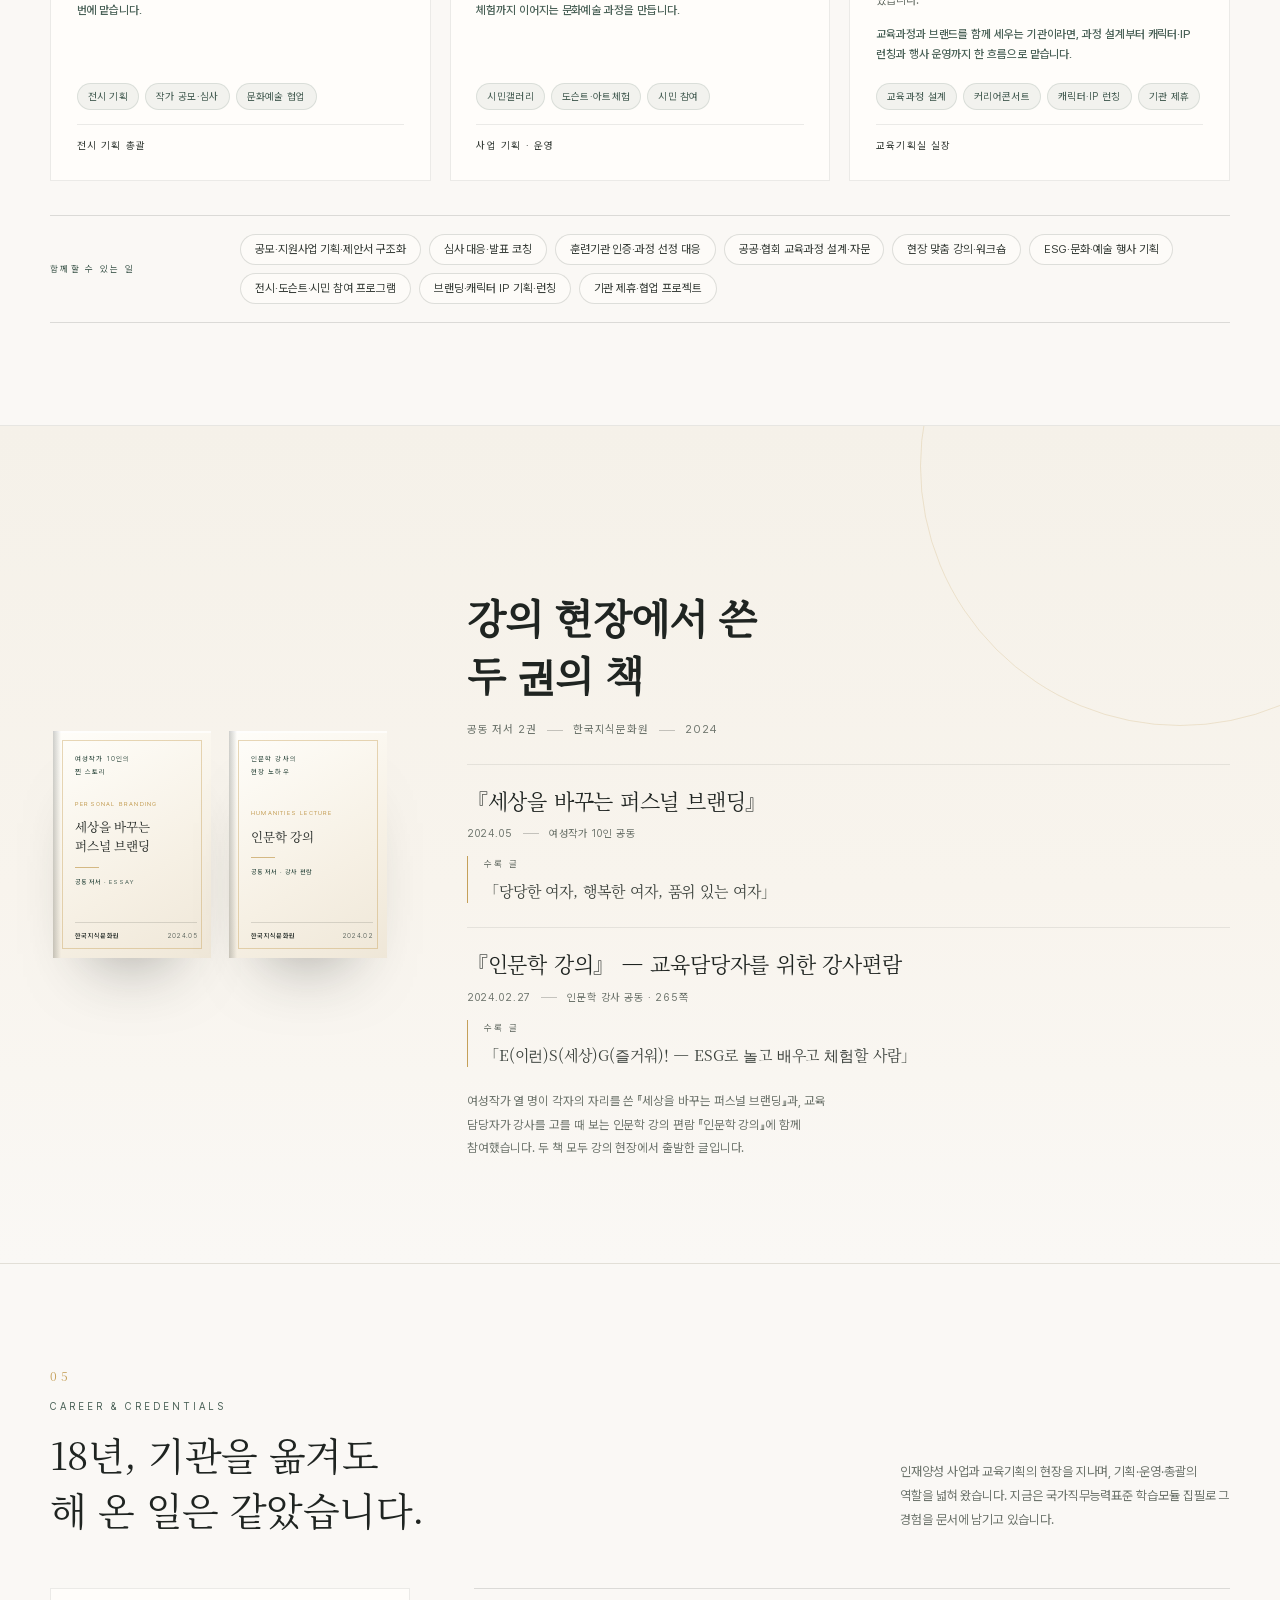
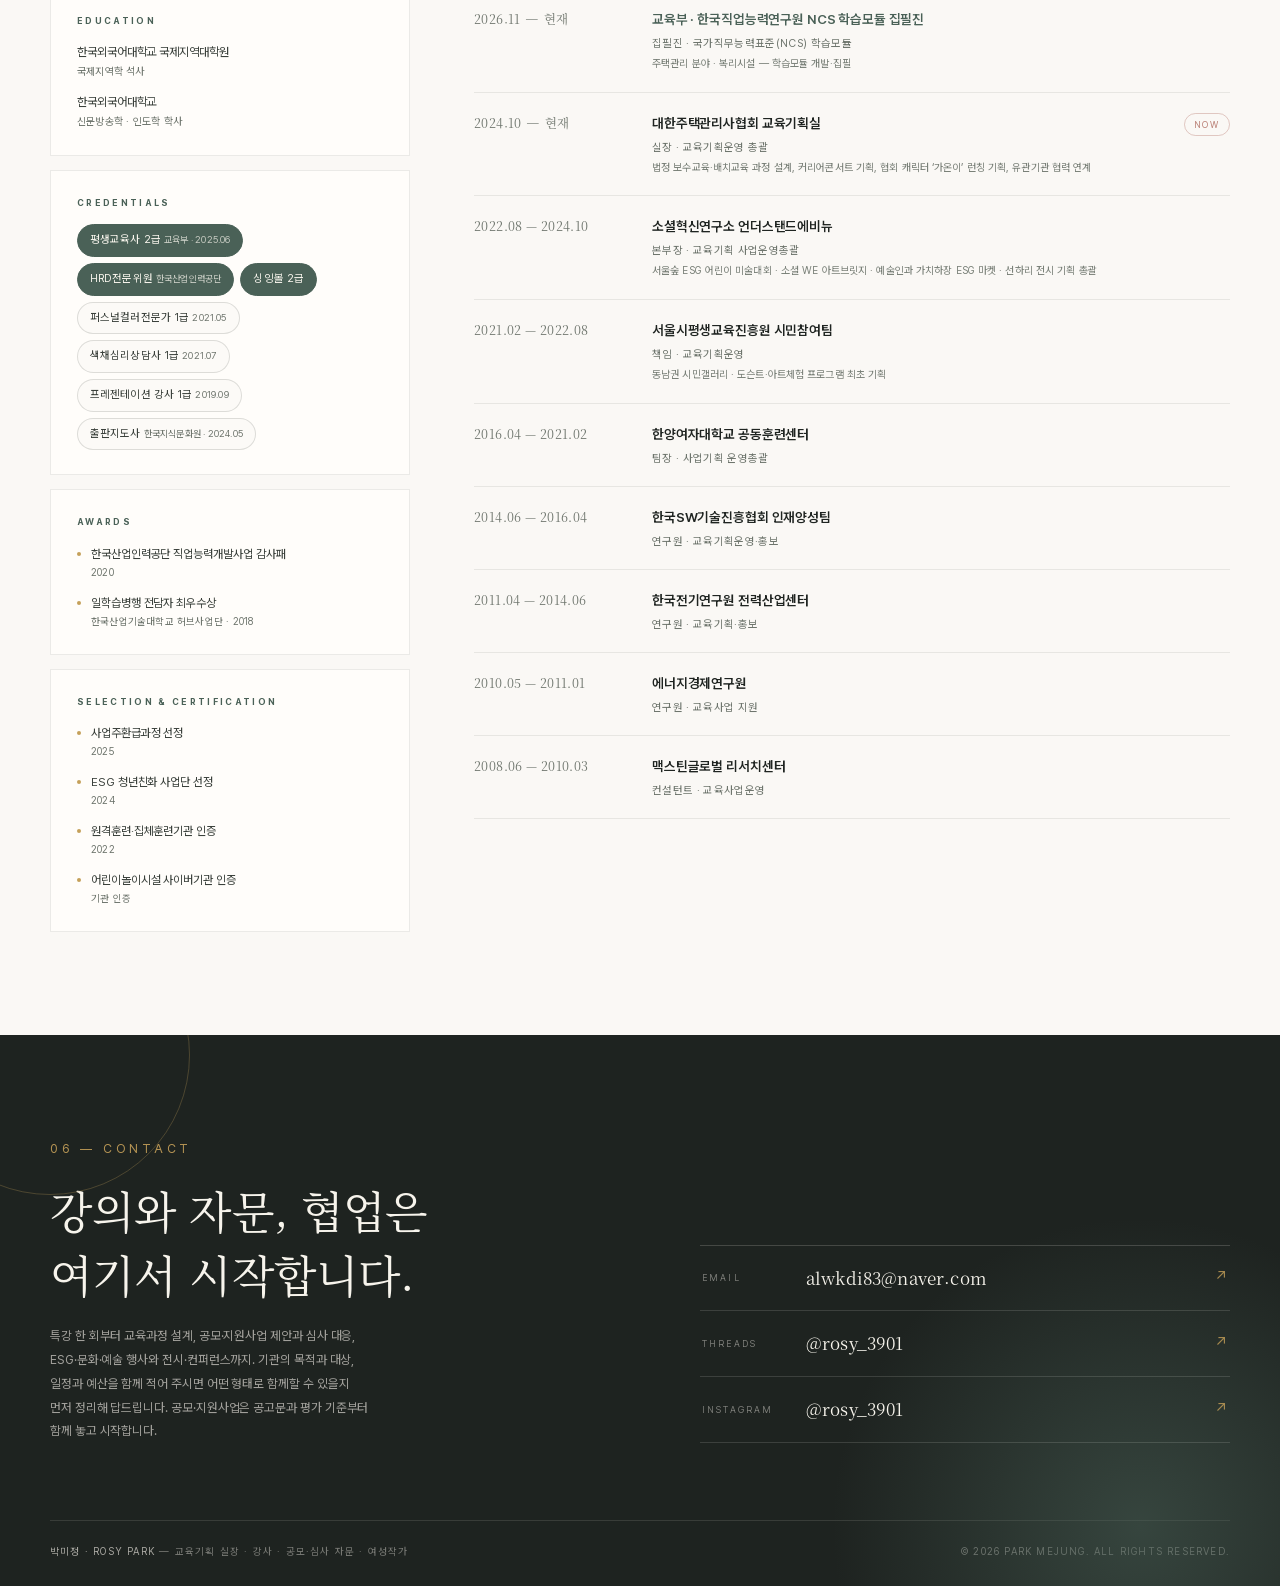
==== commit 859bd58e: "06 교육·커리어콘서트 카드에 협회 공식 캐릭터 '가온이' 키링·캐릭터 이미지 반영" ====
--- a/index.html
+++ b/index.html
@@ -689,7 +689,7 @@
 
         <article class="proj" data-rv style="--d:.2s">
           <figure class="proj-fig">
-            <img src="assets/project-khma.jpg" srcset="assets/project-khma-800.jpg 800w, assets/project-khma.jpg 1200w" sizes="(max-width:760px) 100vw, (max-width:1024px) 50vw, 33vw" width="1200" height="900" loading="lazy" decoding="async" alt="2026년 제1회 주택관리사 커리어콘서트 무대">
+            <img src="assets/project-gaon.jpg" srcset="assets/project-gaon-800.jpg 800w, assets/project-gaon.jpg 1200w" sizes="(max-width:760px) 100vw, (max-width:1024px) 50vw, 33vw" width="1200" height="900" loading="lazy" decoding="async" alt="대한주택관리사협회 공식 캐릭터 가온이 키링과 캐릭터 디자인">
           </figure>
           <div class="proj-body">
             <div class="proj-top"><p class="proj-no">06</p><p class="proj-kind">Education · 2026</p></div>
